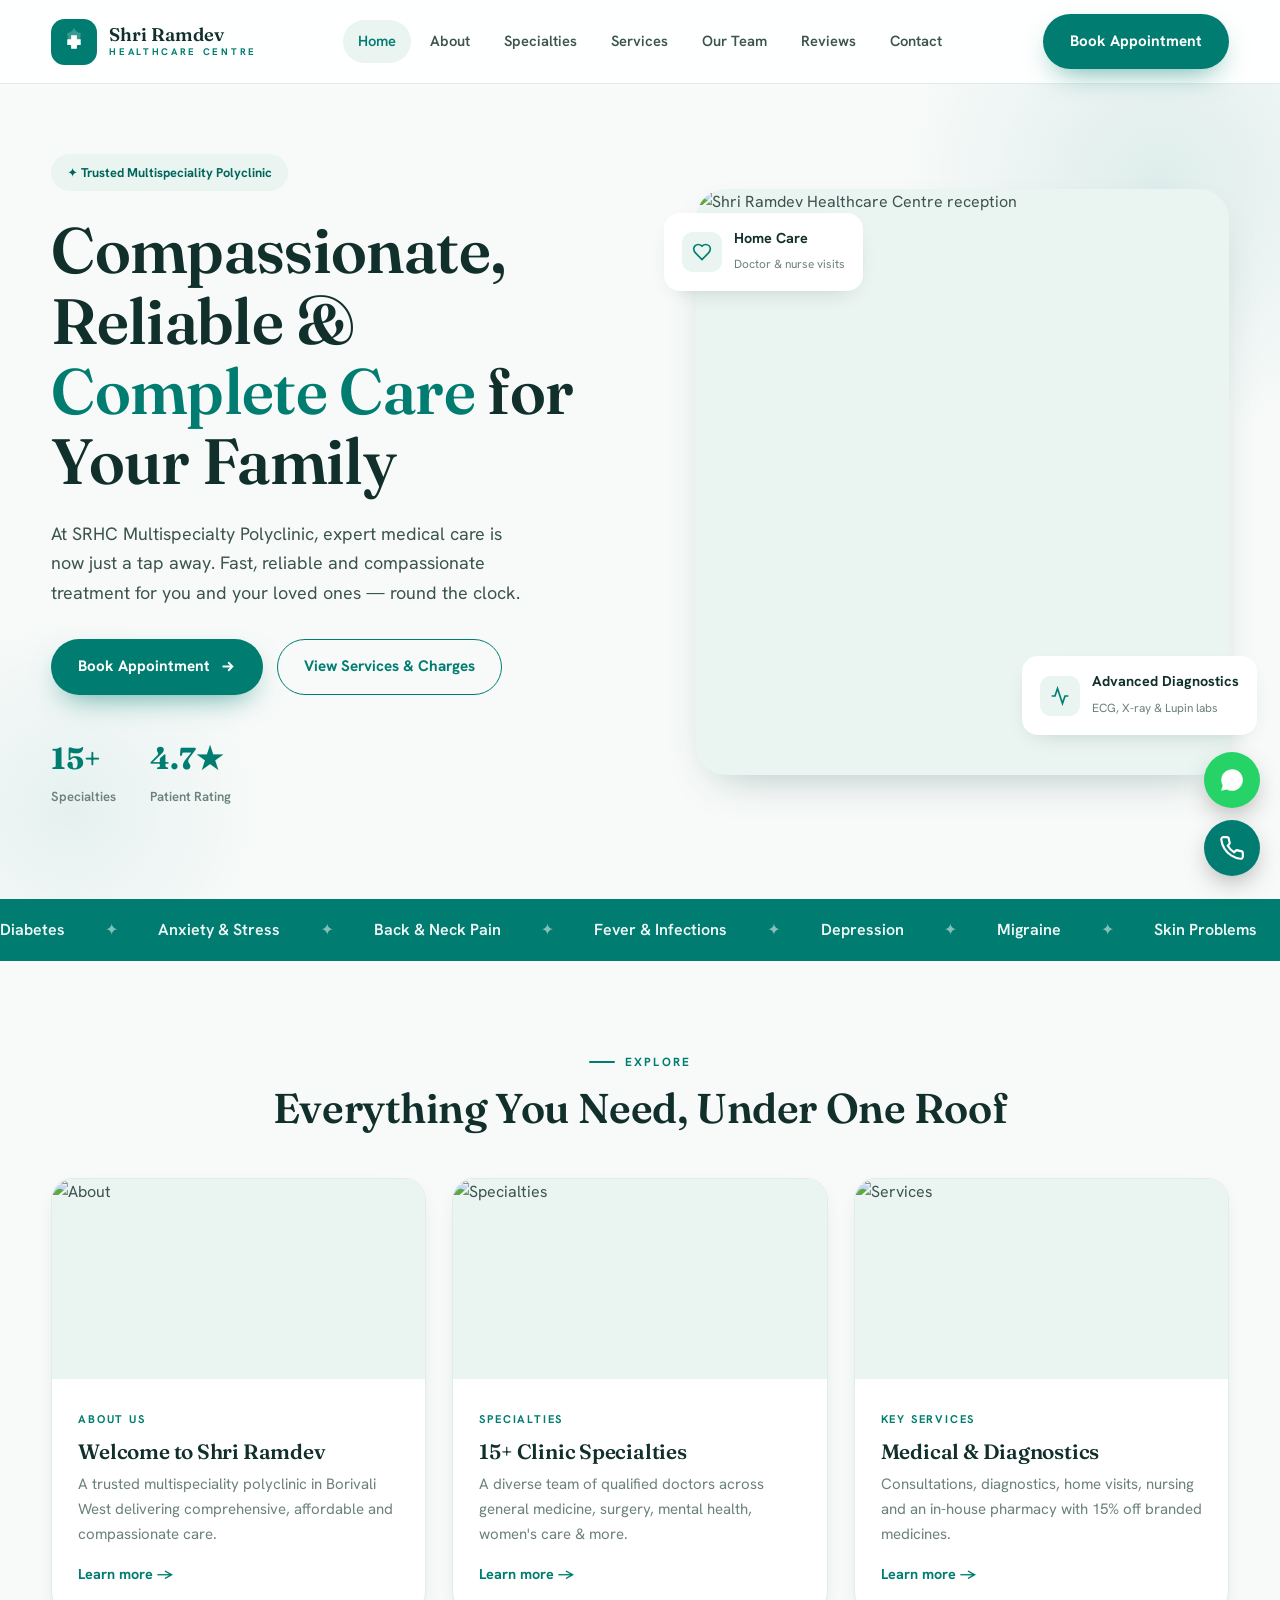
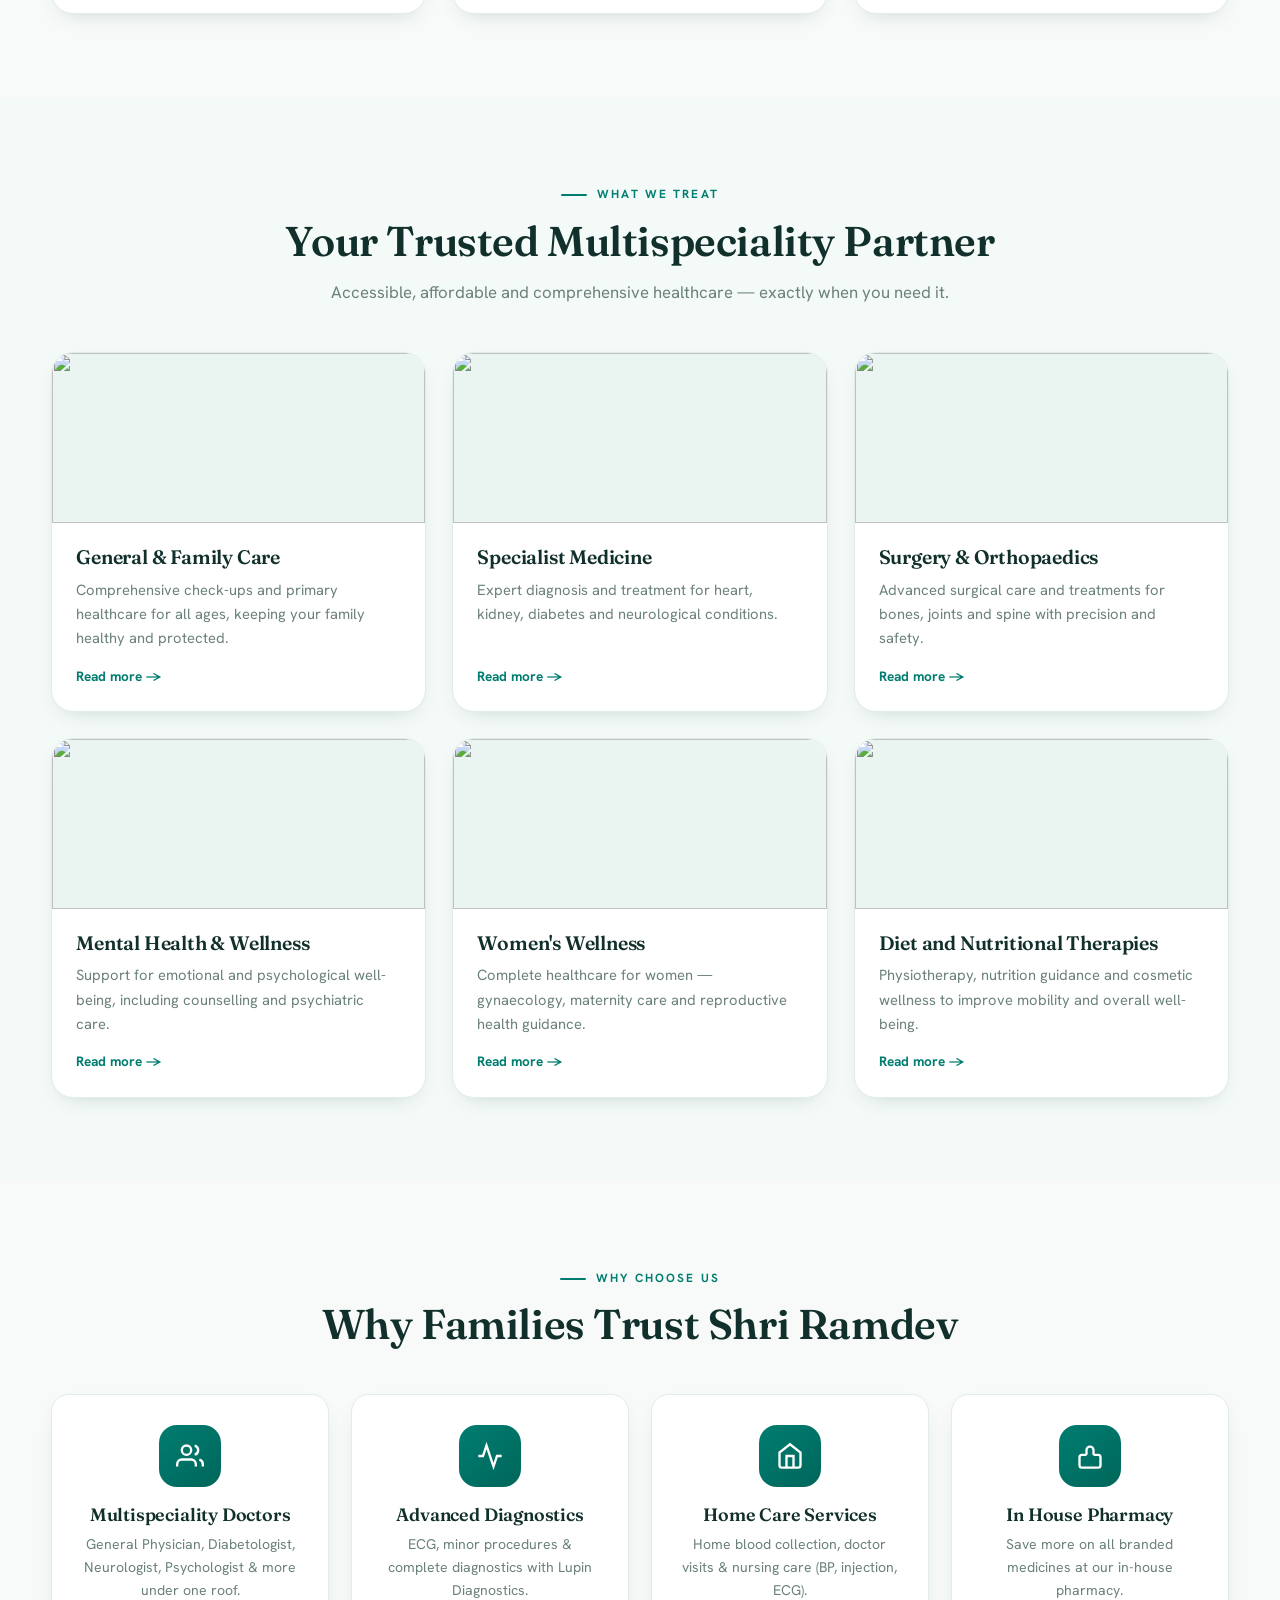
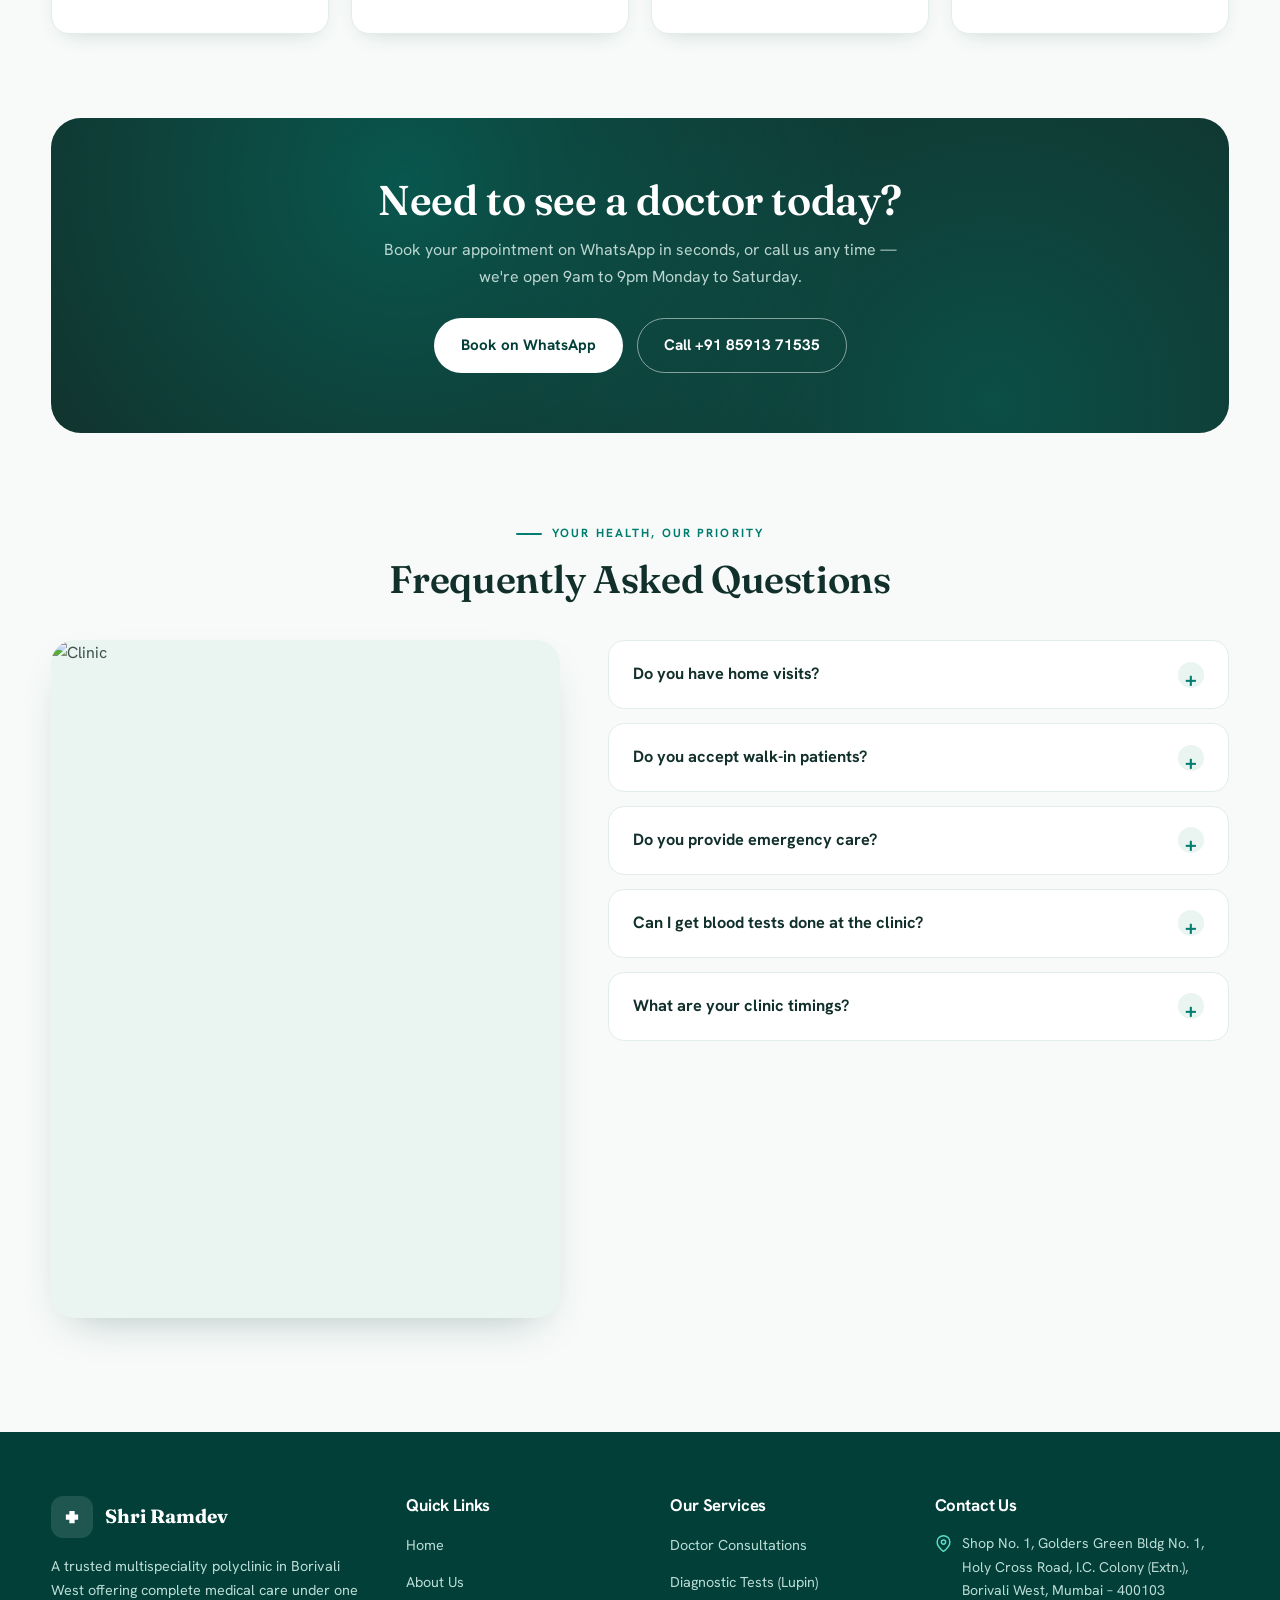
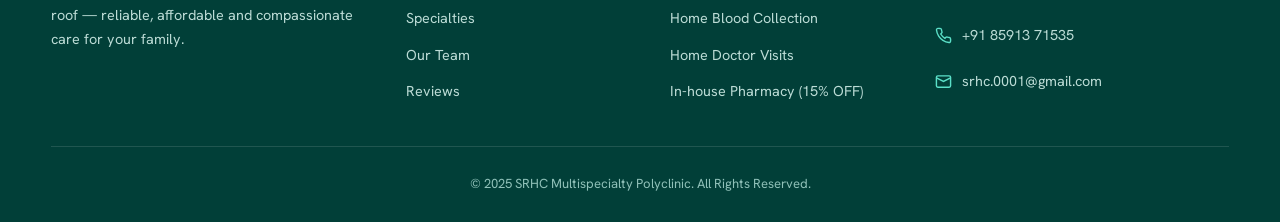
==== srhc-website/index.html @ adca5cd1 "Home page text changes" ====
<!DOCTYPE html>
<html lang="en">

<head>
  <meta charset="UTF-8" />
  <meta name="viewport" content="width=device-width, initial-scale=1.0" />
  <title>Shri Ramdev Healthcare Centre — Multispeciality Polyclinic in Borivali West</title>
  <meta name="description"
    content="Shri Ramdev Healthcare Centre — a trusted 24/7 multispeciality polyclinic in Borivali West, Mumbai. Compassionate, reliable and complete care for your family." />
  <link rel="preconnect" href="https://fonts.googleapis.com">
  <link rel="preconnect" href="https://fonts.gstatic.com" crossorigin>
  <link
    href="https://fonts.googleapis.com/css2?family=Fraunces:opsz,wght@9..144,400;9..144,500;9..144,600;9..144,700&family=Hanken+Grotesk:wght@400;500;600;700;800&display=swap"
    rel="stylesheet">
  <link rel="stylesheet" href="assets/style.css">
</head>

<body>
  <header class="nav" id="topnav">
    <div class="wrap">
      <a class="brand" href="index.html">
        <svg class="mark" viewBox="0 0 48 48" fill="none">
          <rect width="48" height="48" rx="14" fill="#007D70" />
          <path d="M24 9c-1 3-3.5 5-7 5.5 0 9 3 14 7 17 4-3 7-8 7-17-3.5-.5-6-2.5-7-5.5Z" fill="#fff" opacity=".22" />
          <path d="M21 17h6v4h4v6h-4v4h-6v-4h-4v-6h4v-4Z" fill="#fff" />
        </svg>
        <span class="txt"><b>Shri Ramdev</b><span>Healthcare Centre</span></span>
      </a>
      <nav class="menu" id="menu">
        <a href="index.html">Home</a>
        <a href="about.html">About</a>
        <a href="specialties.html">Specialties</a>
        <a href="services.html">Services</a>
        <a href="team.html">Our Team</a>
        <a href="reviews.html">Reviews</a>
        <a href="contact.html">Contact</a>
      </nav>
      <div class="nav-cta">
        <a href="book-appointment.html" class="btn btn-primary">Book Appointment</a>
        <button class="burger" id="burger" aria-label="Menu"><span></span><span></span><span></span></button>
      </div>
    </div>
  </header>

  <main>
    <section class="page" id="home" style="padding:0">
      <div class="hero">
        <div class="wrap">
          <div class="reveal">
            <span class="hero-badge">✦ Trusted Multispeciality Polyclinic</span>
            <h1>Compassionate, Reliable &amp; <em>Complete Care</em> for Your Family</h1>
            <p class="sub">At SRHC Multispecialty Polyclinic, expert medical care is now just a tap away. Fast, reliable
              and compassionate treatment for you and your loved ones — round the clock.</p>
            <div class="hero-actions">
              <a href="book-appointment.html" class="btn btn-primary">Book Appointment
                <svg viewBox="0 0 24 24" fill="none" stroke="currentColor" stroke-width="2.5">
                  <path d="M5 12h14M13 6l6 6-6 6" />
                </svg></a>
              <a href="services.html" class="btn btn-ghost">View Services &amp; Charges</a>
            </div>
            <div class="hero-stats">
              <div class="s"><b>15+</b><span>Specialties</span></div>
              <!-- <div class="s"><b>24/7</b><span>Open Daily</span></div> -->
              <div class="s"><b>4.7★</b><span>Patient Rating</span></div>
            </div>
          </div>
          <div class="hero-visual reveal">
            <div class="frame"><img src="http://srhc.life/wp-content/uploads/2025/12/MG_7971-scaled.jpg"
                alt="Shri Ramdev Healthcare Centre reception" loading="eager"></div>
            <div class="float-card fc1">
              <div class="ic"><svg viewBox="0 0 24 24" fill="none" stroke="currentColor" stroke-width="2">
                  <path
                    d="M19 14c1.49-1.46 3-3.21 3-5.5A5.5 5.5 0 0 0 16.5 3c-1.76 0-3 .5-4.5 2-1.5-1.5-2.74-2-4.5-2A5.5 5.5 0 0 0 2 8.5c0 2.29 1.51 4.04 3 5.5l7 7Z" />
                </svg></div>
              <div><b>Home Care</b><span>Doctor &amp; nurse visits</span></div>
            </div>
            <div class="float-card fc2">
              <div class="ic"><svg viewBox="0 0 24 24" fill="none" stroke="currentColor" stroke-width="2">
                  <path d="M22 12h-4l-3 9L9 3l-3 9H2" />
                </svg></div>
              <div><b>Advanced Diagnostics</b><span>ECG, X-ray &amp; Lupin labs</span></div>
            </div>
          </div>
        </div>
      </div>

      <!-- MARQUEE -->
      <div class="marquee">
        <div class="marquee-track">
          <span>Diabetes</span><span>Anxiety &amp; Stress</span><span>Back &amp; Neck Pain</span><span>Fever &amp;
            Infections</span><span>Depression</span><span>Migraine</span><span>Skin Problems</span><span>Child
            Nutrition</span><span>Hormonal Imbalance</span>
          <span>Diabetes</span><span>Anxiety &amp; Stress</span><span>Back &amp; Neck Pain</span><span>Fever &amp;
            Infections</span><span>Depression</span><span>Migraine</span><span>Skin Problems</span><span>Child
            Nutrition</span><span>Hormonal Imbalance</span>
        </div>
      </div>

      <!-- 3 INTRO CARDS -->
      <section>
        <div class="wrap">
          <div class="center reveal" style="margin-bottom:46px">
            <span class="eyebrow center">Explore</span>
            <h2 style="font-size:clamp(1.9rem,3.6vw,2.6rem);margin-top:14px">Everything You Need, Under One Roof</h2>
          </div>
          <div class="grid-3">
            <a href="about.html" class="intro-card reveal">
              <div class="ph"><img src="http://srhc.life/wp-content/uploads/2025/12/MG_7971-scaled.jpg" alt="About">
              </div>
              <div class="bd"><span class="tag">About Us</span>
                <h3>Welcome to Shri Ramdev</h3>
                <p>A trusted multispeciality polyclinic in Borivali West delivering comprehensive, affordable and
                  compassionate care.</p><span class="more">Learn more →</span>
              </div>
            </a>
            <a href="specialties.html" class="intro-card reveal">
              <div class="ph"><img src="http://srhc.life/wp-content/uploads/2025/12/MG_8005-scaled.jpg"
                  alt="Specialties"></div>
              <div class="bd"><span class="tag">Specialties</span>
                <h3>15+ Clinic Specialties</h3>
                <p>A diverse team of qualified doctors across general medicine, surgery, mental health, women's care
                  &amp; more.</p><span class="more">Learn more →</span>
              </div>
            </a>
            <a href="services.html" class="intro-card reveal">
              <div class="ph"><img src="http://srhc.life/wp-content/uploads/2025/12/MG_7965-scaled.jpg" alt="Services">
              </div>
              <div class="bd"><span class="tag">Key Services</span>
                <h3>Medical &amp; Diagnostics</h3>
                <p>Consultations, diagnostics, home visits, nursing and an in-house pharmacy with 15% off branded
                  medicines.</p><span class="more">Learn more →</span>
              </div>
            </a>
          </div>
        </div>
      </section>

      <!-- CARE CATEGORIES -->
      <section style="background:var(--green-tint2);padding-top:80px;padding-bottom:80px">
        <div class="wrap">
          <div class="center reveal" style="margin-bottom:46px">
            <span class="eyebrow center">What We Treat</span>
            <h2 style="font-size:clamp(1.9rem,3.6vw,2.6rem);margin:14px 0 14px">Your Trusted Multispeciality Partner
            </h2>
            <p class="lead">Accessible, affordable and comprehensive healthcare — exactly when you need it.</p>
          </div>
          <div class="grid-3">
            <a href="specialties.html" class="care-card reveal">
              <div class="ph"><img src="http://srhc.life/wp-content/uploads/2025/12/General-Physician-Blog.webp" alt="">
              </div>
              <div class="bd">
                <h3>General &amp; Family Care</h3>
                <p>Comprehensive check-ups and primary healthcare for all ages, keeping your family healthy and
                  protected.</p><span class="more">Read more →</span>
              </div>
            </a>
            <a href="specialties.html" class="care-card reveal">
              <div class="ph"><img src="http://srhc.life/wp-content/uploads/2025/12/internal-medicine-1.jpg" alt="">
              </div>
              <div class="bd">
                <h3>Specialist Medicine</h3>
                <p>Expert diagnosis and treatment for heart, kidney, diabetes and neurological conditions.</p><span
                  class="more">Read more →</span>
              </div>
            </a>
            <a href="specialties.html" class="care-card reveal">
              <div class="ph"><img
                  src="http://srhc.life/wp-content/uploads/2025/12/orthopedic-surgery-covered-by-health-insurance-plan.webp"
                  alt=""></div>
              <div class="bd">
                <h3>Surgery &amp; Orthopaedics</h3>
                <p>Advanced surgical care and treatments for bones, joints and spine with precision and safety.</p><span
                  class="more">Read more →</span>
              </div>
            </a>
            <a href="specialties.html" class="care-card reveal">
              <div class="ph"><img src="http://srhc.life/wp-content/uploads/2025/12/mentalwellness.webp" alt=""></div>
              <div class="bd">
                <h3>Mental Health &amp; Wellness</h3>
                <p>Support for emotional and psychological well-being, including counselling and psychiatric care.</p>
                <span class="more">Read more →</span>
              </div>
            </a>
            <a href="specialties.html" class="care-card reveal">
              <div class="ph"><img src="http://srhc.life/wp-content/uploads/2025/12/images-1-1.jpg" alt=""></div>
              <div class="bd">
                <h3>Women's Wellness</h3>
                <p>Complete healthcare for women — gynaecology, maternity care and reproductive health guidance.</p>
                <span class="more">Read more →</span>
              </div>
            </a>
            <a href="specialties.html" class="care-card reveal">
              <div class="ph"><img src="http://srhc.life/wp-content/uploads/2025/12/images-2-1.jpg" alt=""></div>
              <div class="bd">
                <h3>Diet and Nutritional Therapies</h3>
                <p>Physiotherapy, nutrition guidance and cosmetic wellness to improve mobility and overall well-being.
                </p><span class="more">Read more →</span>
              </div>
            </a>
          </div>
        </div>
      </section>

      <!-- WHY CHOOSE -->
      <section>
        <div class="wrap">
          <div class="center reveal" style="margin-bottom:46px">
            <span class="eyebrow center">Why Choose Us</span>
            <h2 style="font-size:clamp(1.9rem,3.6vw,2.6rem);margin-top:14px">Why Families Trust Shri Ramdev</h2>
          </div>
          <div class="grid-4">
            <div class="feat reveal">
              <div class="ic"><svg viewBox="0 0 24 24" fill="none" stroke="currentColor" stroke-width="2">
                  <path d="M17 21v-2a4 4 0 0 0-4-4H5a4 4 0 0 0-4 4v2" />
                  <circle cx="9" cy="7" r="4" />
                  <path d="M23 21v-2a4 4 0 0 0-3-3.87M16 3.13a4 4 0 0 1 0 7.75" />
                </svg></div>
              <h3>Multispeciality Doctors</h3>
              <p>General Physician, Diabetologist, Neurologist, Psychologist &amp; more under one roof.</p>
            </div>
            <div class="feat reveal">
              <div class="ic"><svg viewBox="0 0 24 24" fill="none" stroke="currentColor" stroke-width="2">
                  <path d="M22 12h-4l-3 9L9 3l-3 9H2" />
                </svg></div>
              <h3>Advanced Diagnostics</h3>
              <p>ECG, minor procedures &amp; complete diagnostics with Lupin Diagnostics.</p>
            </div>
            <div class="feat reveal">
              <div class="ic"><svg viewBox="0 0 24 24" fill="none" stroke="currentColor" stroke-width="2">
                  <path d="m3 9 9-7 9 7v11a2 2 0 0 1-2 2H5a2 2 0 0 1-2-2z" />
                  <path d="M9 22V12h6v10" />
                </svg></div>
              <h3>Home Care Services</h3>
              <p>Home blood collection, doctor visits &amp; nursing care (BP, injection, ECG).</p>
            </div>
            <div class="feat reveal">
              <div class="ic"><svg viewBox="0 0 24 24" fill="none" stroke="currentColor" stroke-width="2">
                  <path d="M9 11H5a2 2 0 0 0-2 2v7a2 2 0 0 0 2 2h14a2 2 0 0 0 2-2v-7a2 2 0 0 0-2-2h-4" />
                  <path d="M9 11V7a3 3 0 0 1 6 0v4" />
                </svg></div>
              <h3>In House Pharmacy</h3>
              <p>Save more on all branded medicines at our in-house pharmacy.</p>
            </div>
          </div>
        </div>
      </section>

      <!-- CTA -->
      <section style="padding-top:0">
        <div class="wrap">
          <div class="cta-band reveal">
            <h2>Need to see a doctor today?</h2>
            <p>Book your appointment on WhatsApp in seconds, or call us any time — we're open 9am to 9pm Monday to
              Saturday.</p>
            <div class="cta-actions">
              <a href="book-appointment.html" class="btn btn-white">Book on WhatsApp</a>
              <a href="tel:+918591371535" class="btn btn-ghost"
                style="color:#fff;border-color:rgba(255,255,255,.5)">Call +91 85913 71535</a>
            </div>
          </div>
        </div>
      </section>

      <!-- FAQ TEASER -->
      <section style="padding-top:0">
        <div class="wrap">
          <div class="center reveal" style="margin-bottom:40px">
            <span class="eyebrow center">Your Health, Our Priority</span>
            <h2 style="font-size:clamp(1.9rem,3.6vw,2.4rem);margin-top:14px">Frequently Asked Questions</h2>
          </div>
          <div class="faq-wrap">
            <div class="faq-img reveal"><img src="http://srhc.life/wp-content/uploads/2025/12/MG_8035-scaled.jpg"
                alt="Clinic"></div>
            <div class="reveal" id="faqList">
              <div class="faq-item">
                <div class="faq-q">Do you have home visits?<span class="pm">+</span></div>
                <div class="faq-a">
                  <p>Yes. We provide home visits by qualified General Physicians for patients unable to travel. Book a
                    home visit via call or WhatsApp and the doctor will visit at your convenience.</p>
                </div>
              </div>
              <div class="faq-item">
                <div class="faq-q">Do you accept walk-in patients?<span class="pm">+</span></div>
                <div class="faq-a">
                  <p>Yes, walk-ins are welcome. However, we recommend booking an appointment in advance to avoid waiting
                    and ensure faster consultation.</p>
                </div>
              </div>
              <div class="faq-item">
                <div class="faq-q">Do you provide emergency care?<span class="pm">+</span></div>
                <div class="faq-a">
                  <p>We offer basic and urgent medical support, including first aid, ECG, minor procedures and immediate
                    doctor attention. For major emergencies, we guide patients to the nearest hospital immediately.</p>
                </div>
              </div>
              <div class="faq-item">
                <div class="faq-q">Can I get blood tests done at the clinic?<span class="pm">+</span></div>
                <div class="faq-a">
                  <p>Absolutely. We offer comprehensive diagnostic testing in partnership with Lupin Diagnostics,
                    including routine tests, specialised profiles and customised health packages.</p>
                </div>
              </div>
              <div class="faq-item">
                <div class="faq-q">What are your clinic timings?<span class="pm">+</span></div>
                <div class="faq-a">
                  <p>We are open <strong>9am to 9pm Monday to Saturday</strong> to care for you.</p>
                </div>
              </div>
            </div>
          </div>
        </div>
      </section>
    </section>
  </main>

  <footer>
    <div class="wrap">
      <div class="foot-grid">
        <div>
          <div class="fbrand">
            <svg style="width:42px;height:42px" viewBox="0 0 48 48" fill="none">
              <rect width="48" height="48" rx="14" fill="#fff" opacity=".12" />
              <path d="M21 17h6v4h4v6h-4v4h-6v-4h-4v-6h4v-4Z" fill="#fff" />
            </svg>
            <b>Shri Ramdev</b>
          </div>
          <p>A trusted multispeciality polyclinic in Borivali West offering complete medical care under one roof —
            reliable, affordable and compassionate care for your family.</p>
        </div>
        <div>
          <h4>Quick Links</h4>
          <ul>
            <li><a href="index.html">Home</a></li>
            <li><a href="about.html">About Us</a></li>
            <li><a href="specialties.html">Specialties</a></li>
            <li><a href="team.html">Our Team</a></li>
            <li><a href="reviews.html">Reviews</a></li>
          </ul>
        </div>
        <div>
          <h4>Our Services</h4>
          <ul>
            <li><a href="services.html">Doctor Consultations</a></li>
            <li><a href="services.html">Diagnostic Tests (Lupin)</a></li>
            <li><a href="services.html">Home Blood Collection</a></li>
            <li><a href="services.html">Home Doctor Visits</a></li>
            <li><a href="services.html">In-house Pharmacy (15% OFF)</a></li>
          </ul>
        </div>
        <div>
          <h4>Contact Us</h4>
          <ul class="fcontact">
            <li><svg viewBox="0 0 24 24" fill="none" stroke="currentColor" stroke-width="2">
                <path d="M21 10c0 7-9 13-9 13s-9-6-9-13a9 9 0 0 1 18 0Z" />
                <circle cx="12" cy="10" r="3" />
              </svg><span>Shop No. 1, Golders Green Bldg No. 1, Holy Cross Road, I.C. Colony (Extn.), Borivali West,
                Mumbai – 400103</span></li>
            <li><svg viewBox="0 0 24 24" fill="none" stroke="currentColor" stroke-width="2">
                <path
                  d="M22 16.92v3a2 2 0 0 1-2.18 2 19.79 19.79 0 0 1-8.63-3.07 19.5 19.5 0 0 1-6-6 19.79 19.79 0 0 1-3.07-8.67A2 2 0 0 1 4.11 2h3a2 2 0 0 1 2 1.72 12.84 12.84 0 0 0 .7 2.81 2 2 0 0 1-.45 2.11L8.09 9.91a16 16 0 0 0 6 6l1.27-1.27a2 2 0 0 1 2.11-.45 12.84 12.84 0 0 0 2.81.7A2 2 0 0 1 22 16.92z" />
              </svg><a href="tel:+918591371535">+91 85913 71535</a></li>
            <li><svg viewBox="0 0 24 24" fill="none" stroke="currentColor" stroke-width="2">
                <rect x="2" y="4" width="20" height="16" rx="2" />
                <path d="m22 7-10 5L2 7" />
              </svg><a href="mailto:srhc.0001@gmail.com">srhc.0001@gmail.com</a></li>
          </ul>
        </div>
      </div>
      <div class="copy">© 2025 SRHC Multispecialty Polyclinic. All Rights Reserved.</div>
    </div>
  </footer>

  <div class="floaters">
    <a class="f-wa" href="https://wa.me/918591371535" target="_blank" aria-label="WhatsApp"><svg viewBox="0 0 24 24"
        fill="currentColor">
        <path
          d="M17.5 14.4c-.3-.1-1.7-.8-2-.9-.3-.1-.5-.1-.7.1-.2.3-.7.9-.9 1.1-.2.2-.3.2-.6.1-.3-.1-1.2-.5-2.3-1.4-.9-.8-1.4-1.7-1.6-2-.2-.3 0-.5.1-.6l.5-.5c.1-.2.2-.3.3-.5.1-.2 0-.4 0-.5l-.9-2.1c-.2-.5-.4-.5-.6-.5h-.5c-.2 0-.5.1-.7.3-.2.3-.9.9-.9 2.2s.9 2.5 1.1 2.7c.1.2 1.8 2.8 4.4 3.9.6.3 1.1.4 1.5.5.6.2 1.2.2 1.6.1.5-.1 1.7-.7 1.9-1.3.2-.7.2-1.2.2-1.3-.1-.2-.3-.2-.6-.3M12 2a10 10 0 0 0-8.6 15l-1.4 5 5.1-1.3A10 10 0 1 0 12 2" />
      </svg></a>
    <a class="f-call" href="tel:+918591371535" aria-label="Call"><svg viewBox="0 0 24 24" fill="none"
        stroke="currentColor" stroke-width="2">
        <path
          d="M22 16.92v3a2 2 0 0 1-2.18 2 19.79 19.79 0 0 1-8.63-3.07 19.5 19.5 0 0 1-6-6 19.79 19.79 0 0 1-3.07-8.67A2 2 0 0 1 4.11 2h3a2 2 0 0 1 2 1.72 12.84 12.84 0 0 0 .7 2.81 2 2 0 0 1-.45 2.11L8.09 9.91a16 16 0 0 0 6 6l1.27-1.27a2 2 0 0 1 2.11-.45 12.84 12.84 0 0 0 2.81.7A2 2 0 0 1 22 16.92z" />
      </svg></a>
  </div>

  <script src="assets/script.js"></script>
</body>

</html>
---- srhc-website/assets/style.css ----
:root{
  --green:#007D70;
  --green-dark:#00665b;
  --green-deep:#013f38;
  --green-tint:#eaf4f1;
  --green-tint2:#f4faf8;
  --ink:#12302b;
  --body:#3c534e;
  --muted:#6b817c;
  --line:#e2ece9;
  --paper:#ffffff;
  --bg:#f7faf9;
  --shadow:0 18px 45px -22px rgba(1,63,56,.35);
  --shadow-sm:0 8px 24px -14px rgba(1,63,56,.30);
  --radius:22px;
  --serif:'Fraunces',Georgia,serif;
  --sans:'Hanken Grotesk',system-ui,sans-serif;
}
*{margin:0;padding:0;box-sizing:border-box}
html{scroll-behavior:smooth}
body{font-family:var(--sans);background:var(--bg);color:var(--body);line-height:1.65;-webkit-font-smoothing:antialiased;overflow-x:hidden}
a{text-decoration:none;color:inherit}
img{max-width:100%;display:block}
h1,h2,h3,h4{font-family:var(--serif);color:var(--ink);line-height:1.1;font-weight:600;letter-spacing:-.01em}

/* ===== LAYOUT ===== */
.wrap{width:min(1180px,92vw);margin-inline:auto}
.page{display:block;animation:pageIn .45s ease}
@keyframes pageIn{from{opacity:0}to{opacity:1}}
section{padding:84px 0}
.eyebrow{display:inline-flex;align-items:center;gap:10px;font-size:.74rem;font-weight:700;letter-spacing:.18em;text-transform:uppercase;color:var(--green)}
.eyebrow::before{content:"";width:26px;height:2px;background:var(--green);border-radius:2px}
.eyebrow.center{justify-content:center}
.lead{font-size:1.05rem;color:var(--muted);max-width:620px}
.center{text-align:center}
.center .lead{margin-inline:auto}

/* ===== BUTTONS ===== */
.btn{display:inline-flex;align-items:center;gap:9px;font-weight:700;font-size:.95rem;padding:14px 26px;border-radius:100px;border:1.5px solid transparent;cursor:pointer;transition:.25s;font-family:var(--sans)}
.btn-primary{background:var(--green);color:#fff;box-shadow:0 12px 30px -12px rgba(0,125,112,.7)}
.btn-primary:hover{background:var(--green-dark);transform:translateY(-2px);box-shadow:0 16px 34px -12px rgba(0,125,112,.8)}
.btn-ghost{background:transparent;color:var(--green);border-color:var(--green)}
.btn-ghost:hover{background:var(--green);color:#fff;transform:translateY(-2px)}
.btn-white{background:#fff;color:var(--green-deep)}
.btn-white:hover{transform:translateY(-2px);box-shadow:0 16px 34px -14px rgba(0,0,0,.4)}
.btn svg{width:17px;height:17px}

/* ===== UTILITY BAR ===== */
.utility{background:var(--green-deep);color:#cfe7e2;font-size:.82rem}
.utility .wrap{display:flex;justify-content:space-between;align-items:center;gap:16px;padding:9px 0;flex-wrap:wrap}
.utility a{display:inline-flex;align-items:center;gap:7px;transition:.2s}
.utility a:hover{color:#fff}
.utility .u-left{display:flex;gap:22px;flex-wrap:wrap}
.utility .u-right{display:flex;gap:8px;align-items:center}
.utility svg{width:14px;height:14px;opacity:.9}
.pulse-dot{width:8px;height:8px;border-radius:50%;background:#5be0c8;box-shadow:0 0 0 0 rgba(91,224,200,.6);animation:pulse 2s infinite}
@keyframes pulse{0%{box-shadow:0 0 0 0 rgba(91,224,200,.6)}70%{box-shadow:0 0 0 8px rgba(91,224,200,0)}100%{box-shadow:0 0 0 0 rgba(91,224,200,0)}}

/* ===== HEADER ===== */
header.nav{position:sticky;top:0;z-index:100;background:rgba(255,255,255,.88);backdrop-filter:blur(14px);border-bottom:1px solid var(--line);transition:.3s}
header.nav.scrolled{box-shadow:0 6px 24px -16px rgba(1,63,56,.4)}
.nav .wrap{display:flex;align-items:center;justify-content:space-between;padding:14px 0;gap:20px}
.brand{display:flex;align-items:center;gap:12px;cursor:pointer}
.brand .mark{width:46px;height:46px;flex:none}
.brand .txt{display:flex;flex-direction:column;line-height:1}
.brand .txt b{font-family:var(--serif);font-size:1.15rem;color:var(--ink);font-weight:600}
.brand .txt span{font-size:.6rem;letter-spacing:.28em;text-transform:uppercase;color:var(--green);font-weight:700;margin-top:3px}
.menu{display:flex;align-items:center;gap:4px}
.menu a{font-weight:600;font-size:.92rem;color:var(--body);padding:9px 15px;border-radius:100px;transition:.2s;position:relative}
.menu a:hover{color:var(--green);background:var(--green-tint)}
.menu a.active{color:var(--green);background:var(--green-tint)}
.nav-cta{display:flex;align-items:center;gap:10px}
.burger{display:none;flex-direction:column;gap:5px;background:none;border:none;cursor:pointer;padding:8px}
.burger span{width:24px;height:2.5px;background:var(--ink);border-radius:2px;transition:.3s}

/* ===== HERO ===== */
.hero{position:relative;padding:70px 0 90px;overflow:hidden}
.hero::before{content:"";position:absolute;top:-180px;right:-160px;width:560px;height:560px;border-radius:50%;background:radial-gradient(circle,rgba(0,125,112,.10),transparent 65%);z-index:0}
.hero::after{content:"";position:absolute;bottom:-120px;left:-140px;width:420px;height:420px;border-radius:50%;background:radial-gradient(circle,rgba(0,125,112,.07),transparent 65%);z-index:0}
.hero .wrap{position:relative;z-index:1;display:grid;grid-template-columns:1.05fr .95fr;gap:56px;align-items:center}
.hero-badge{display:inline-flex;align-items:center;gap:9px;background:var(--green-tint);color:var(--green-dark);padding:8px 16px;border-radius:100px;font-size:.8rem;font-weight:700;margin-bottom:24px}
.hero h1{font-size:clamp(2.5rem,5.2vw,4rem);font-weight:600;margin-bottom:22px}
.hero h1 em{font-style:normal;color:var(--green);position:relative}
.hero p.sub{font-size:1.12rem;color:var(--body);max-width:480px;margin-bottom:32px}
.hero-actions{display:flex;gap:14px;flex-wrap:wrap;margin-bottom:38px}
.hero-stats{display:flex;gap:34px;flex-wrap:wrap}
.hero-stats .s b{font-family:var(--serif);font-size:1.9rem;color:var(--green);display:block}
.hero-stats .s span{font-size:.82rem;color:var(--muted);font-weight:600}
.hero-visual{position:relative}
.hero-visual .frame{border-radius:30px;overflow:hidden;box-shadow:var(--shadow);aspect-ratio:4/4.4;background:var(--green-tint)}
.hero-visual .frame img{width:100%;height:100%;object-fit:cover}
.float-card{position:absolute;background:#fff;border-radius:16px;padding:14px 18px;box-shadow:var(--shadow-sm);display:flex;align-items:center;gap:12px;animation:floaty 4s ease-in-out infinite}
.float-card .ic{width:40px;height:40px;border-radius:11px;background:var(--green-tint);display:grid;place-items:center;flex:none}
.float-card .ic svg{width:20px;height:20px;color:var(--green)}
.float-card b{font-size:.9rem;color:var(--ink);display:block;font-family:var(--sans);font-weight:700}
.float-card span{font-size:.74rem;color:var(--muted)}
.fc1{top:24px;left:-32px;animation-delay:0s}
.fc2{bottom:40px;right:-28px;animation-delay:1.5s}
@keyframes floaty{0%,100%{transform:translateY(0)}50%{transform:translateY(-12px)}}

/* ===== MARQUEE ===== */
.marquee{background:var(--green);color:#fff;padding:18px 0;overflow:hidden;white-space:nowrap}
.marquee-track{display:inline-flex;gap:40px;animation:scroll 28s linear infinite}
.marquee-track span{font-weight:600;font-size:1rem;display:inline-flex;align-items:center;gap:40px;opacity:.95}
.marquee-track span::after{content:"✦";opacity:.55}
@keyframes scroll{from{transform:translateX(0)}to{transform:translateX(-50%)}}

/* ===== CARDS / GRID ===== */
.grid-3{display:grid;grid-template-columns:repeat(3,1fr);gap:26px}
.grid-2{display:grid;grid-template-columns:repeat(2,1fr);gap:26px}
.grid-4{display:grid;grid-template-columns:repeat(4,1fr);gap:22px}
.intro-card{background:#fff;border-radius:var(--radius);overflow:hidden;box-shadow:var(--shadow-sm);transition:.3s;border:1px solid var(--line)}
.intro-card:hover{transform:translateY(-8px);box-shadow:var(--shadow)}
.intro-card .ph{height:200px;overflow:hidden;background:var(--green-tint)}
.intro-card .ph img{width:100%;height:100%;object-fit:cover;transition:.5s}
.intro-card:hover .ph img{transform:scale(1.06)}
.intro-card .bd{padding:26px}
.intro-card .tag{font-size:.7rem;letter-spacing:.16em;text-transform:uppercase;color:var(--green);font-weight:700}
.intro-card h3{font-size:1.3rem;margin:10px 0 8px}
.intro-card p{font-size:.94rem;color:var(--muted)}
.intro-card .more{display:inline-flex;align-items:center;gap:7px;color:var(--green);font-weight:700;font-size:.9rem;margin-top:16px;transition:.2s}
.intro-card .more:hover{gap:12px}

/* care category cards */
.care-card{background:#fff;border-radius:var(--radius);overflow:hidden;box-shadow:var(--shadow-sm);border:1px solid var(--line);transition:.3s;display:flex;flex-direction:column}
.care-card:hover{transform:translateY(-8px);box-shadow:var(--shadow)}
.care-card .ph{height:170px;overflow:hidden;background:var(--green-tint)}
.care-card .ph img{width:100%;height:100%;object-fit:cover;transition:.5s}
.care-card:hover .ph img{transform:scale(1.07)}
.care-card .bd{padding:24px;flex:1;display:flex;flex-direction:column}
.care-card h3{font-size:1.22rem;margin-bottom:9px}
.care-card p{font-size:.92rem;color:var(--muted);flex:1}
.care-card .more{color:var(--green);font-weight:700;font-size:.85rem;margin-top:14px;display:inline-flex;gap:6px;align-items:center;transition:.2s}
.care-card:hover .more{gap:11px}

/* feature/why cards */
.feat{background:#fff;border-radius:18px;padding:30px 24px;border:1px solid var(--line);box-shadow:var(--shadow-sm);transition:.3s;text-align:center}
.feat:hover{transform:translateY(-6px);box-shadow:var(--shadow);border-color:#cfe6e0}
.feat .ic{width:62px;height:62px;border-radius:18px;background:linear-gradient(140deg,var(--green),var(--green-dark));display:grid;place-items:center;margin:0 auto 18px}
.feat .ic svg{width:28px;height:28px;color:#fff}
.feat h3{font-size:1.12rem;margin-bottom:8px}
.feat p{font-size:.88rem;color:var(--muted)}

/* specialty pills */
.spec-grid{display:grid;grid-template-columns:repeat(4,1fr);gap:16px}
.spec{background:#fff;border:1px solid var(--line);border-radius:16px;padding:22px 18px;display:flex;flex-direction:column;gap:12px;transition:.3s;cursor:default}
.spec:hover{background:var(--green);border-color:var(--green);transform:translateY(-4px);box-shadow:var(--shadow)}
.spec .ic{width:46px;height:46px;border-radius:13px;background:var(--green-tint);display:grid;place-items:center;transition:.3s}
.spec .ic svg{width:23px;height:23px;color:var(--green);transition:.3s}
.spec:hover .ic{background:rgba(255,255,255,.18)}
.spec:hover .ic svg{color:#fff}
.spec b{font-size:.98rem;color:var(--ink);font-family:var(--sans);font-weight:700;transition:.3s}
.spec span{font-size:.78rem;color:var(--muted);transition:.3s}
.spec:hover b,.spec:hover span{color:#fff}
.spec:hover span{opacity:.85}

/* price / service cards */
.price-grid{display:grid;grid-template-columns:repeat(3,1fr);gap:20px}
.price-card{background:#fff;border-radius:18px;overflow:hidden;border:1px solid var(--line);box-shadow:var(--shadow-sm);transition:.3s;display:flex}
.price-card:hover{transform:translateY(-5px);box-shadow:var(--shadow)}
.price-card .ph{width:96px;flex:none;overflow:hidden;background:var(--green-tint)}
.price-card .ph img{width:100%;height:100%;object-fit:cover}
.price-card .bd{padding:16px 18px;display:flex;flex-direction:column;justify-content:center}
.price-card h4{font-family:var(--sans);font-size:1rem;color:var(--ink);font-weight:700;line-height:1.3}
.price-card .price{color:var(--green);font-weight:800;font-size:.95rem;margin-top:4px}
.price-card .sub{font-size:.8rem;color:var(--muted)}

/* ===== PAGE HEADER ===== */
.phead{background:linear-gradient(150deg,var(--green-deep),var(--green));color:#fff;padding:64px 0 70px;position:relative;overflow:hidden}
.phead::after{content:"";position:absolute;right:-120px;top:-120px;width:400px;height:400px;border-radius:50%;background:radial-gradient(circle,rgba(255,255,255,.1),transparent 60%)}
.phead .wrap{position:relative;z-index:1}
.phead .eyebrow{color:#9fe3d8}
.phead .eyebrow::before{background:#9fe3d8}
.phead h1{color:#fff;font-size:clamp(2.2rem,4.5vw,3.3rem);margin:14px 0 14px}
.phead p{color:#cdeae4;max-width:600px;font-size:1.05rem}
.crumbs{font-size:.84rem;color:#a9ddd5;margin-top:18px}
.crumbs a:hover{color:#fff}

/* ===== ABOUT SPLIT ===== */
.split{display:grid;grid-template-columns:1fr 1fr;gap:54px;align-items:center}
.split .imgwrap{border-radius:26px;overflow:hidden;box-shadow:var(--shadow);aspect-ratio:1/1;background:var(--green-tint)}
.split .imgwrap img{width:100%;height:100%;object-fit:cover}
.split h2{font-size:clamp(1.9rem,3.5vw,2.6rem);margin-bottom:18px}
.split p{margin-bottom:16px}
.tick{list-style:none;display:flex;flex-direction:column;gap:13px;margin:22px 0}
.tick li{display:flex;gap:12px;align-items:flex-start;font-weight:600;color:var(--ink);font-size:.96rem}
.tick li svg{width:22px;height:22px;color:var(--green);flex:none;margin-top:2px}

/* ===== STATS BAND ===== */
.statband{background:linear-gradient(140deg,var(--green),var(--green-dark));border-radius:28px;padding:50px;display:grid;grid-template-columns:repeat(4,1fr);gap:24px;color:#fff;box-shadow:var(--shadow)}
.statband .s{text-align:center}
.statband .s b{font-family:var(--serif);font-size:2.5rem;display:block}
.statband .s span{opacity:.85;font-size:.9rem;font-weight:600}

/* ===== CTA BAND ===== */
.cta-band{background:var(--ink);border-radius:30px;padding:60px;text-align:center;color:#fff;position:relative;overflow:hidden}
.cta-band::before{content:"";position:absolute;inset:0;background:radial-gradient(circle at 30% 20%,rgba(0,125,112,.5),transparent 55%),radial-gradient(circle at 80% 90%,rgba(0,125,112,.4),transparent 50%)}
.cta-band>*{position:relative;z-index:1}
.cta-band h2{color:#fff;font-size:clamp(1.8rem,3.5vw,2.6rem);margin-bottom:14px}
.cta-band p{color:#bcd6d1;max-width:520px;margin:0 auto 28px}
.cta-actions{display:flex;gap:14px;justify-content:center;flex-wrap:wrap}

/* ===== TEAM ===== */
.team-grid{display:grid;grid-template-columns:repeat(3,1fr);gap:26px}
.doc{background:#fff;border-radius:var(--radius);overflow:hidden;box-shadow:var(--shadow-sm);border:1px solid var(--line);transition:.3s}
.doc:hover{transform:translateY(-7px);box-shadow:var(--shadow)}
.doc .av{height:230px;background:linear-gradient(160deg,var(--green-tint),var(--green-tint2));display:grid;place-items:center;position:relative;overflow:hidden}
.doc .av svg{width:90px;height:90px;color:var(--green);opacity:.55}
.doc .av .ring{position:absolute;width:160px;height:160px;border:2px dashed rgba(0,125,112,.25);border-radius:50%}
.doc .bd{padding:24px;text-align:center}
.doc h3{font-size:1.2rem}
.doc .role{color:var(--green);font-weight:700;font-size:.86rem;margin:5px 0 10px}
.doc p{font-size:.86rem;color:var(--muted)}
.founder{background:#fff;border-radius:28px;box-shadow:var(--shadow);border:1px solid var(--line);overflow:hidden;display:grid;grid-template-columns:.8fr 1.2fr}
.founder .av{background:linear-gradient(160deg,var(--green),var(--green-dark));display:grid;place-items:center;min-height:320px;position:relative}
.founder .av svg{width:120px;height:120px;color:#fff;opacity:.85}
.founder .bd{padding:42px}
.founder .role{color:var(--green);font-weight:700;font-size:.8rem;letter-spacing:.14em;text-transform:uppercase}
.founder h2{font-size:2rem;margin:8px 0 6px}
.founder .sub{font-weight:600;color:var(--ink);margin-bottom:16px}

/* ===== REVIEWS ===== */
.rev-grid{display:grid;grid-template-columns:repeat(3,1fr);gap:24px}
.rev{background:#fff;border-radius:var(--radius);padding:30px;border:1px solid var(--line);box-shadow:var(--shadow-sm);transition:.3s;display:flex;flex-direction:column}
.rev:hover{transform:translateY(-6px);box-shadow:var(--shadow)}
.stars{color:#f4b740;font-size:1.05rem;letter-spacing:2px;margin-bottom:14px}
.rev p{font-size:.95rem;color:var(--body);font-style:italic;flex:1}
.rev .who{display:flex;align-items:center;gap:12px;margin-top:20px}
.rev .who .a{width:42px;height:42px;border-radius:50%;background:var(--green);color:#fff;display:grid;place-items:center;font-weight:800;font-family:var(--serif);flex:none}
.rev .who b{color:var(--ink);font-size:.95rem;display:block;font-family:var(--sans)}
.rev .who span{font-size:.78rem;color:var(--muted)}
.rating-hero{background:#fff;border-radius:24px;border:1px solid var(--line);box-shadow:var(--shadow-sm);padding:38px;display:flex;align-items:center;gap:34px;flex-wrap:wrap;justify-content:center;text-align:center;margin-bottom:40px}
.rating-hero .big{font-family:var(--serif);font-size:3.6rem;color:var(--green);line-height:1}
.rating-hero .meta b{display:block;color:var(--ink);font-size:1.1rem}

/* ===== FAQ ===== */
.faq-wrap{display:grid;grid-template-columns:.9fr 1.1fr;gap:48px;align-items:start}
.faq-img{border-radius:24px;overflow:hidden;box-shadow:var(--shadow);aspect-ratio:3/4;background:var(--green-tint);position:sticky;top:120px}
.faq-img img{width:100%;height:100%;object-fit:cover}
.faq-item{background:#fff;border:1px solid var(--line);border-radius:16px;margin-bottom:14px;overflow:hidden;transition:.3s}
.faq-item.open{box-shadow:var(--shadow-sm);border-color:#cfe6e0}
.faq-q{padding:20px 24px;font-weight:700;color:var(--ink);cursor:pointer;display:flex;justify-content:space-between;align-items:center;gap:16px;font-size:1.02rem}
.faq-q .pm{width:26px;height:26px;border-radius:50%;background:var(--green-tint);color:var(--green);display:grid;place-items:center;font-size:1.3rem;flex:none;transition:.3s}
.faq-item.open .pm{background:var(--green);color:#fff;transform:rotate(45deg)}
.faq-a{max-height:0;overflow:hidden;transition:max-height .35s ease;padding:0 24px}
.faq-item.open .faq-a{max-height:240px;padding-bottom:22px}
.faq-a p{font-size:.94rem;color:var(--muted)}

/* ===== FORMS ===== */
.form-card{background:#fff;border-radius:26px;box-shadow:var(--shadow);border:1px solid var(--line);padding:42px}
.field{margin-bottom:20px}
.field label{display:block;font-weight:700;font-size:.86rem;color:var(--ink);margin-bottom:8px}
.field input,.field select,.field textarea{width:100%;padding:13px 16px;border:1.5px solid var(--line);border-radius:12px;font-family:var(--sans);font-size:.95rem;color:var(--ink);background:var(--green-tint2);transition:.2s}
.field input:focus,.field select:focus,.field textarea:focus{outline:none;border-color:var(--green);background:#fff;box-shadow:0 0 0 4px rgba(0,125,112,.1)}
.field textarea{resize:vertical;min-height:110px}
.frow{display:grid;grid-template-columns:1fr 1fr;gap:18px}
.wa-btn{width:100%;justify-content:center;background:#25D366;color:#fff;border:none;font-size:1.02rem;padding:16px}
.wa-btn:hover{background:#1eb957;transform:translateY(-2px);box-shadow:0 14px 30px -12px rgba(37,211,102,.7)}
.form-note{font-size:.82rem;color:var(--muted);text-align:center;margin-top:14px;display:flex;align-items:center;justify-content:center;gap:7px}

/* contact info cards */
.info-grid{display:grid;grid-template-columns:repeat(2,1fr);gap:18px;margin-bottom:26px}
.info{background:#fff;border:1px solid var(--line);border-radius:18px;padding:24px;display:flex;gap:16px;align-items:flex-start;box-shadow:var(--shadow-sm);transition:.3s}
.info:hover{transform:translateY(-4px);box-shadow:var(--shadow)}
.info .ic{width:48px;height:48px;border-radius:14px;background:var(--green-tint);display:grid;place-items:center;flex:none}
.info .ic svg{width:23px;height:23px;color:var(--green)}
.info b{display:block;color:var(--ink);font-size:.95rem;font-family:var(--sans);margin-bottom:3px}
.info p,.info a{font-size:.9rem;color:var(--muted)}
.info a:hover{color:var(--green)}
.mapwrap{border-radius:24px;overflow:hidden;box-shadow:var(--shadow);border:1px solid var(--line);height:100%;min-height:420px}
.mapwrap iframe{width:100%;height:100%;border:0;display:block}

/* ===== FOOTER ===== */
footer{background:var(--green-deep);color:#bcdcd6;padding:64px 0 28px;margin-top:30px}
.foot-grid{display:grid;grid-template-columns:1.4fr 1fr 1fr 1.3fr;gap:38px;padding-bottom:40px;border-bottom:1px solid rgba(255,255,255,.12)}
footer h4{color:#fff;font-size:1.05rem;margin-bottom:18px;font-family:var(--sans);font-weight:700}
footer .fbrand{display:flex;align-items:center;gap:12px;margin-bottom:16px}
footer .fbrand b{color:#fff;font-family:var(--serif);font-size:1.2rem}
footer p{font-size:.9rem;line-height:1.7}
footer ul{list-style:none;display:flex;flex-direction:column;gap:10px}
footer ul a{font-size:.9rem;transition:.2s}
footer ul a:hover{color:#fff;padding-left:5px}
.fcontact li{display:flex;gap:10px;font-size:.88rem;margin-bottom:12px;align-items:flex-start}
.fcontact svg{width:17px;height:17px;color:#5be0c8;flex:none;margin-top:3px}
.fcontact a:hover{color:#fff}
.copy{text-align:center;padding-top:26px;font-size:.82rem;color:#8fc0b8}

/* ===== FLOATING BUTTONS ===== */
.floaters{position:fixed;right:20px;bottom:24px;z-index:200;display:flex;flex-direction:column;gap:12px}
.floaters a{width:56px;height:56px;border-radius:50%;display:grid;place-items:center;box-shadow:0 10px 28px -8px rgba(0,0,0,.4);transition:.25s;color:#fff}
.floaters a:hover{transform:scale(1.1)}
.f-wa{background:#25D366}
.f-call{background:var(--green)}
.floaters svg{width:26px;height:26px}

/* reveal */
.reveal{opacity:0;transform:translateY(26px);transition:opacity .7s ease,transform .7s ease}
.reveal.visible{opacity:1;transform:none}

/* ===== RESPONSIVE ===== */
@media(max-width:980px){
  .hero .wrap{grid-template-columns:1fr;gap:40px}
  .hero-visual{max-width:440px}
  .split,.faq-wrap,.founder{grid-template-columns:1fr}
  .founder .av{min-height:240px}
  .grid-3,.team-grid,.rev-grid,.price-grid{grid-template-columns:repeat(2,1fr)}
  .spec-grid{grid-template-columns:repeat(3,1fr)}
  .grid-4,.statband{grid-template-columns:repeat(2,1fr)}
  .faq-img{position:static}
}
@media(max-width:760px){
  .menu,.nav-cta .btn{display:none}
  .burger{display:flex}
  .menu.open{display:flex;position:absolute;top:100%;left:0;right:0;flex-direction:column;background:#fff;padding:14px;gap:6px;box-shadow:var(--shadow);border-bottom:1px solid var(--line)}
  .menu.open a{width:100%}
  .utility .u-left{font-size:.74rem;gap:14px}
  section{padding:60px 0}
  .grid-3,.grid-2,.grid-4,.team-grid,.rev-grid,.price-grid,.info-grid,.spec-grid,.statband{grid-template-columns:1fr}
  .frow{grid-template-columns:1fr}
  .foot-grid{grid-template-columns:1fr 1fr;gap:28px}
  .cta-band,.statband,.form-card{padding:32px 24px}
  .float-card{display:none}
  .statband .s b{font-size:2rem}
}
@media(max-width:480px){.foot-grid{grid-template-columns:1fr}}
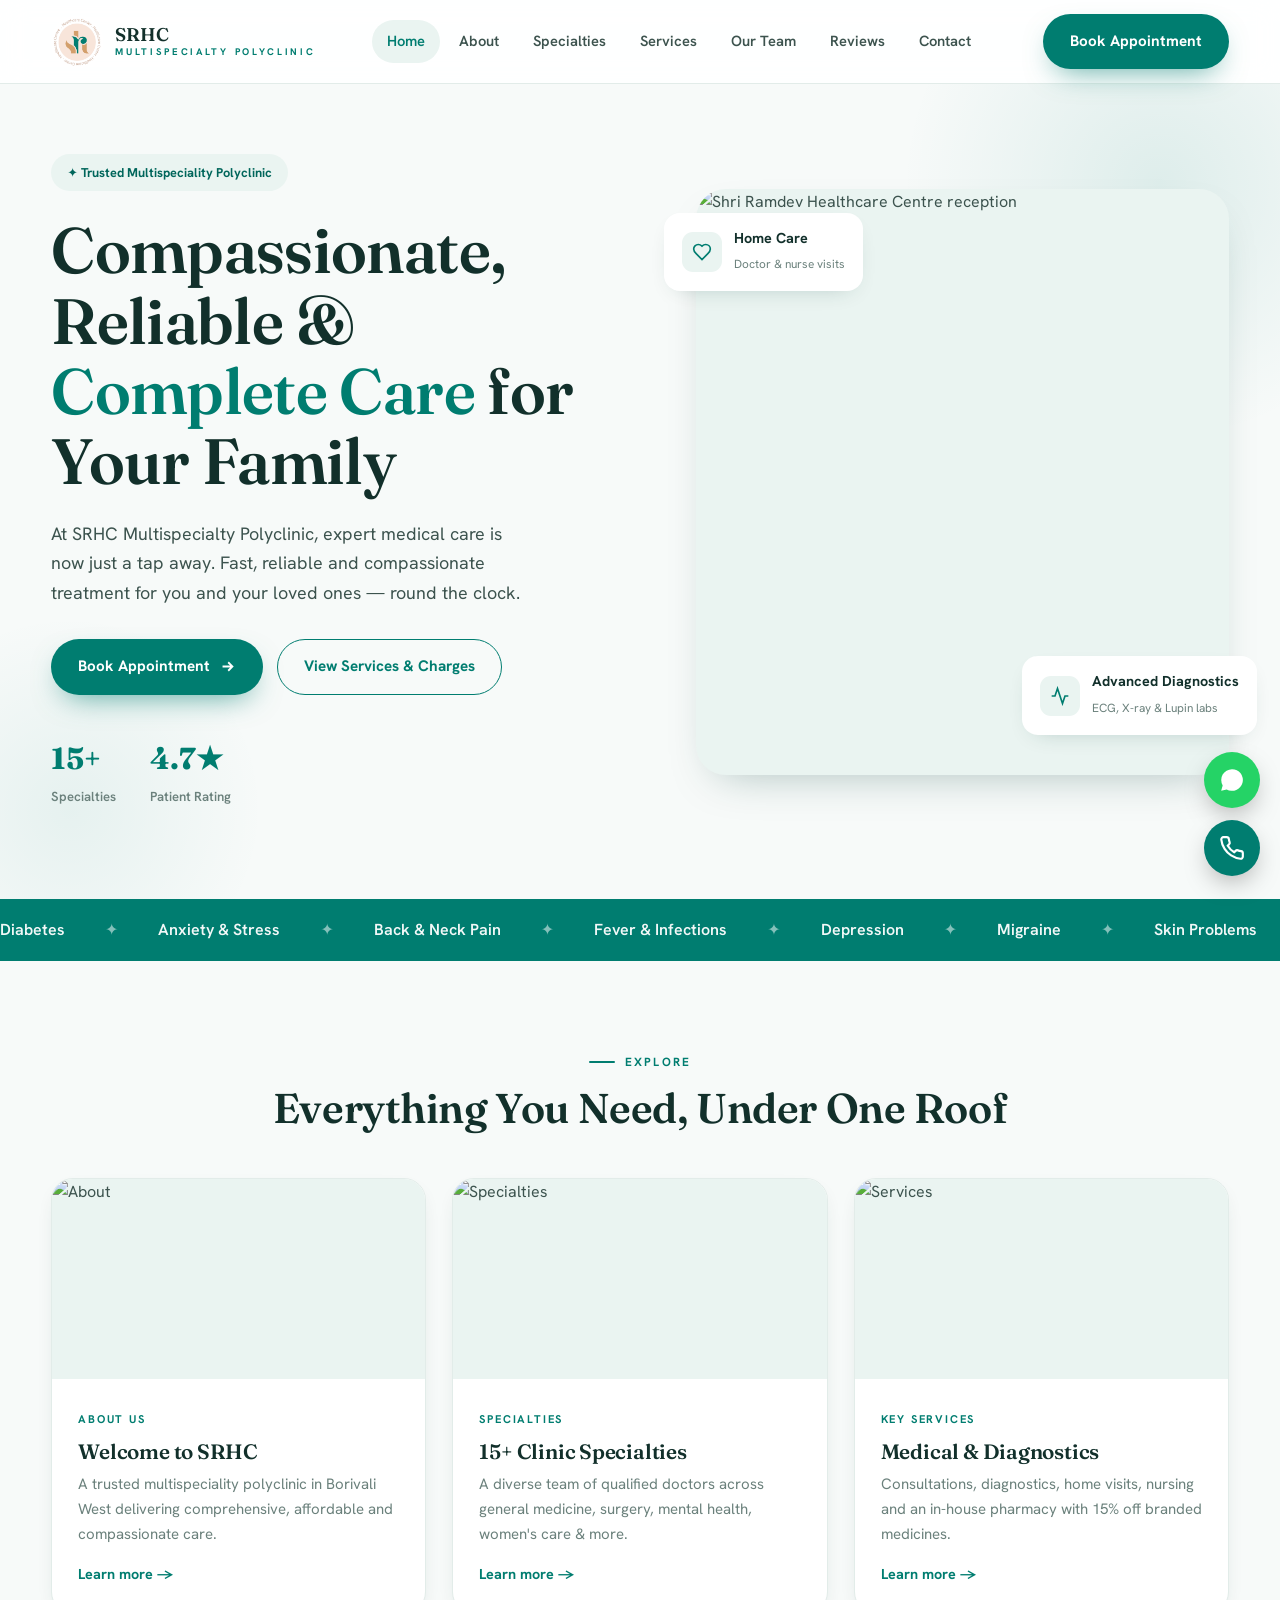
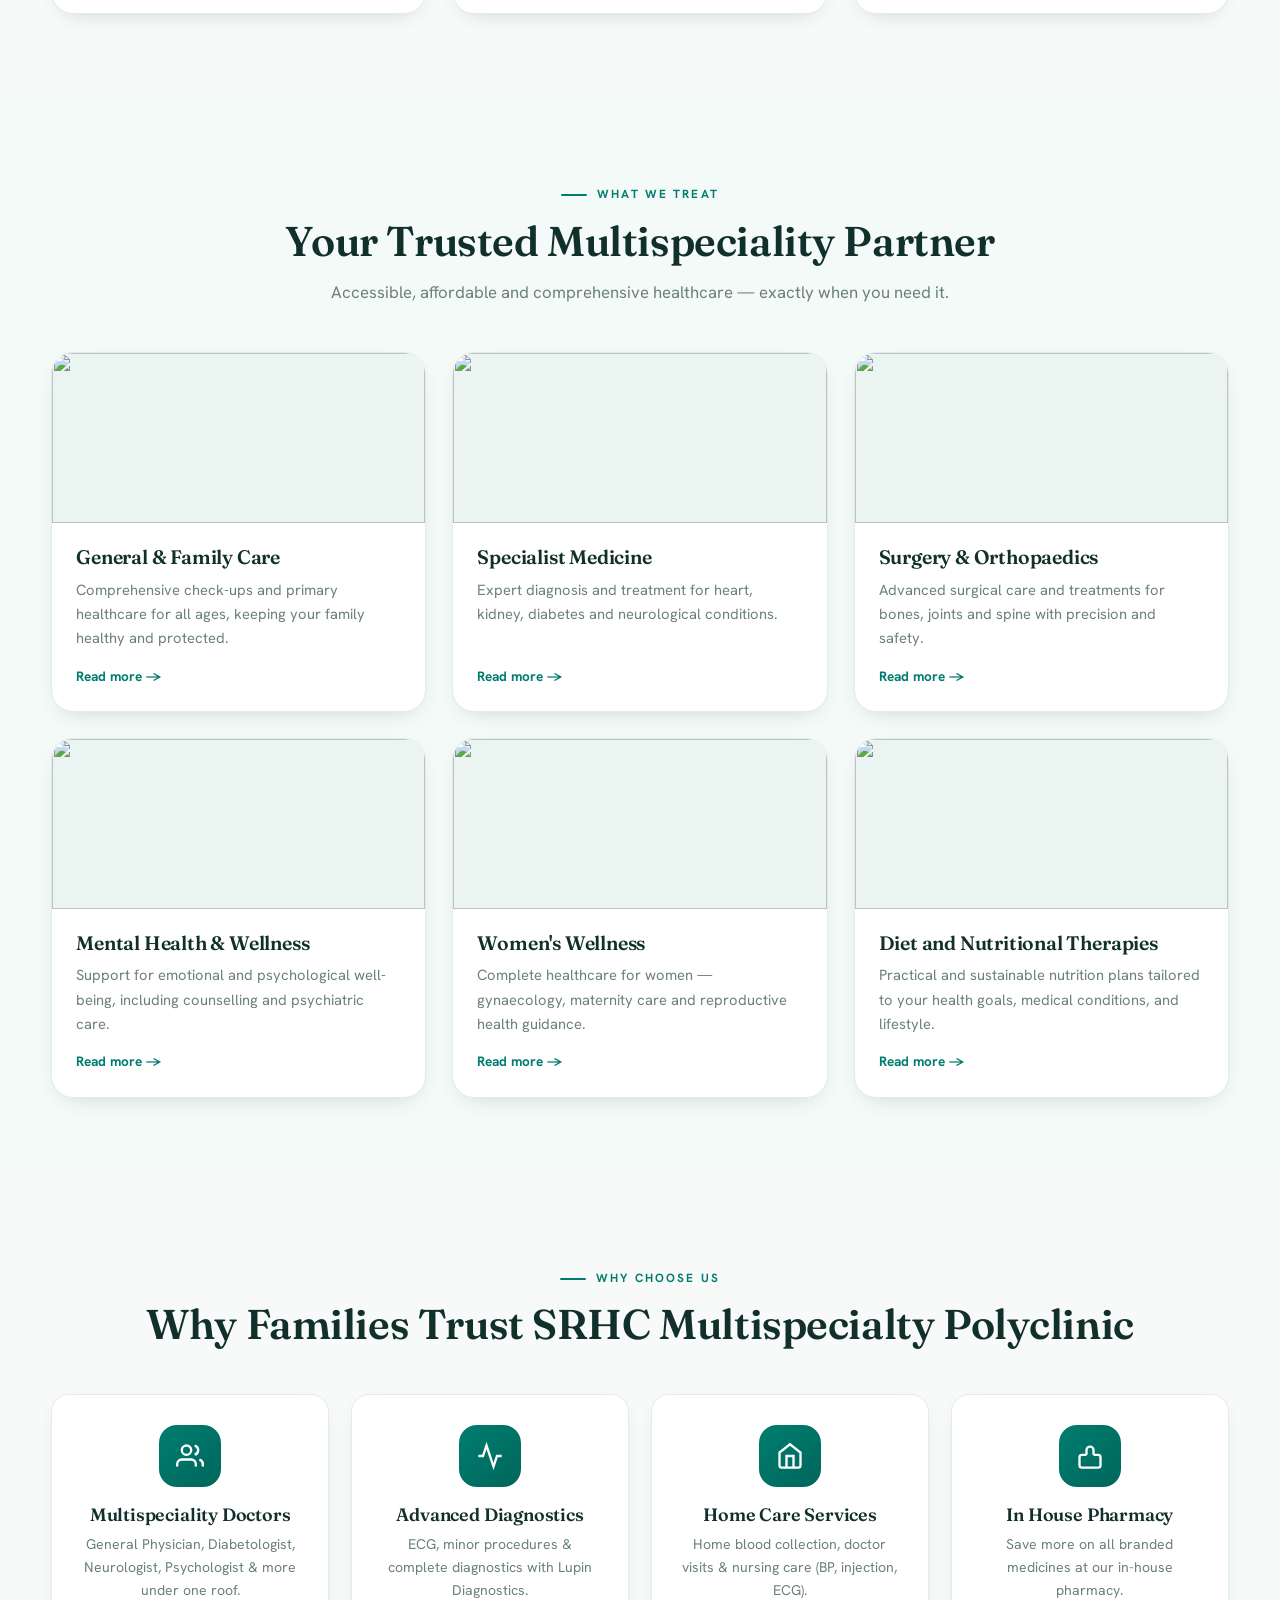
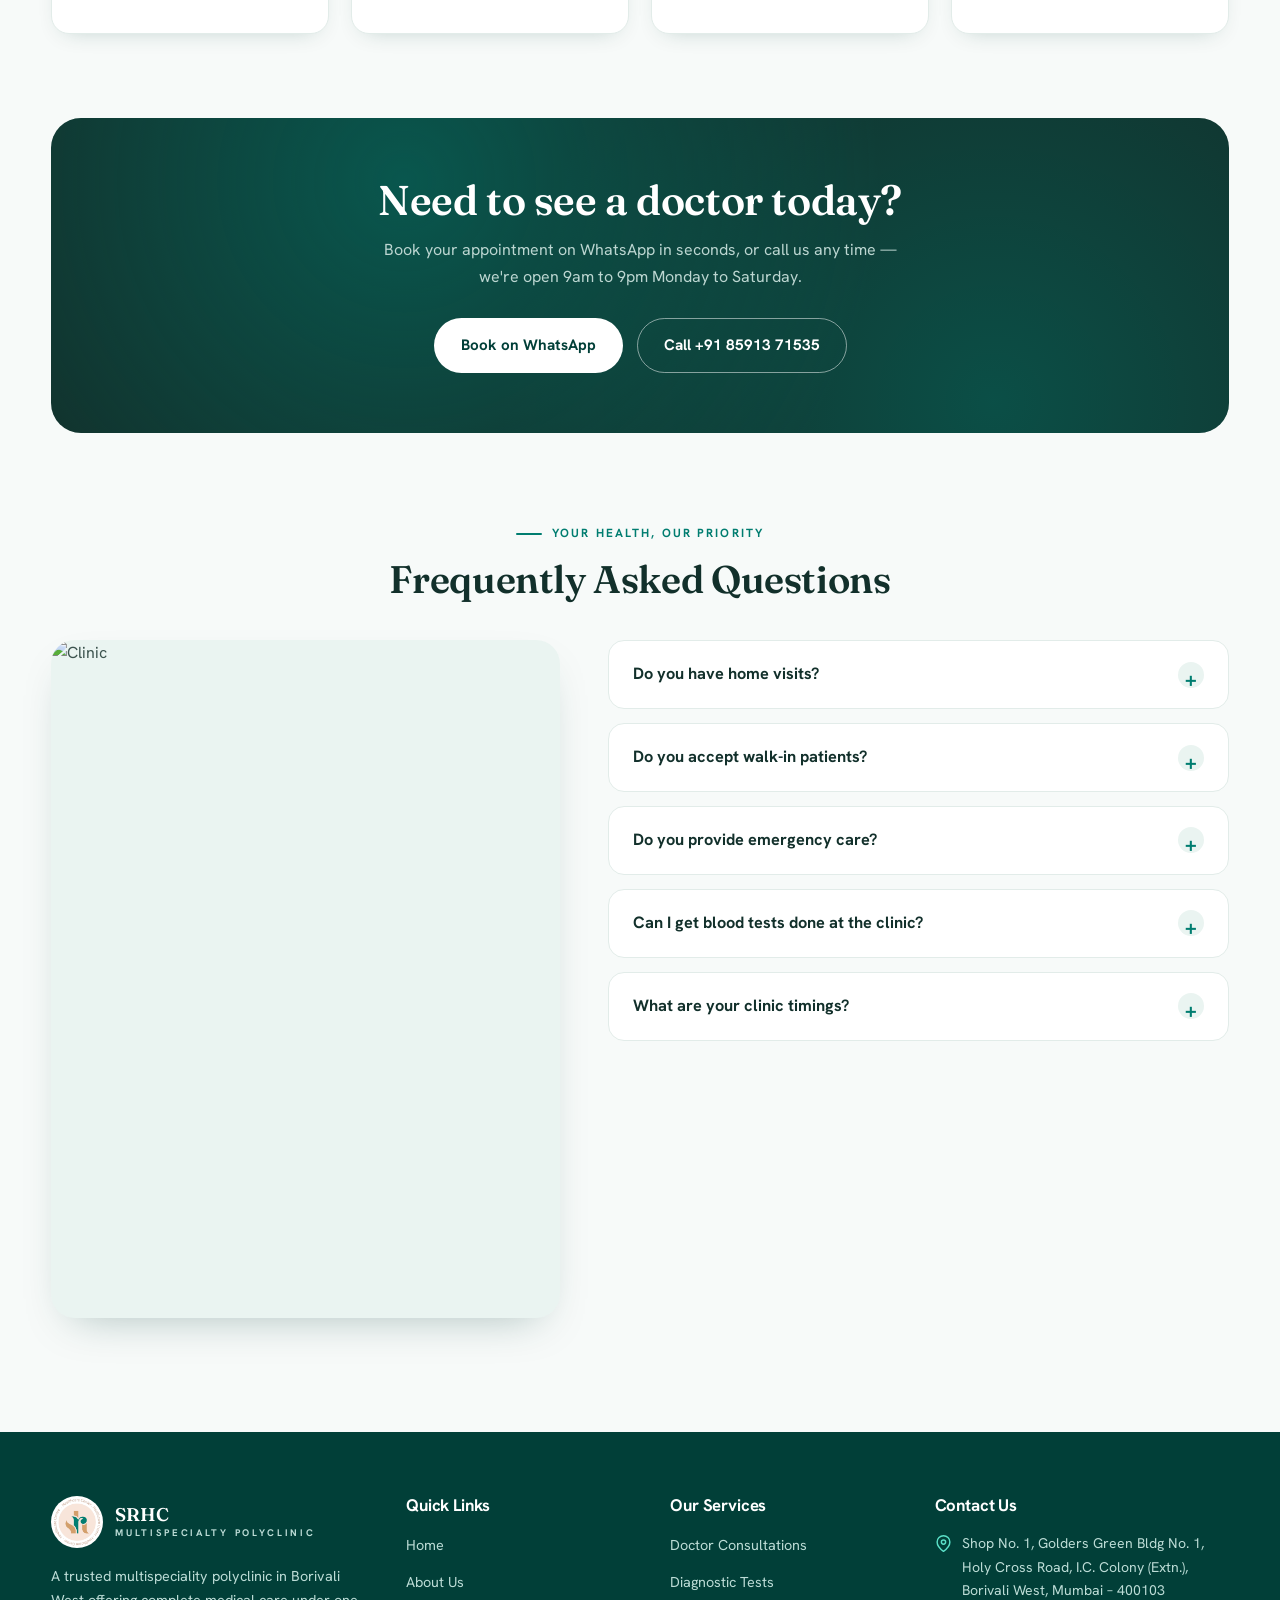
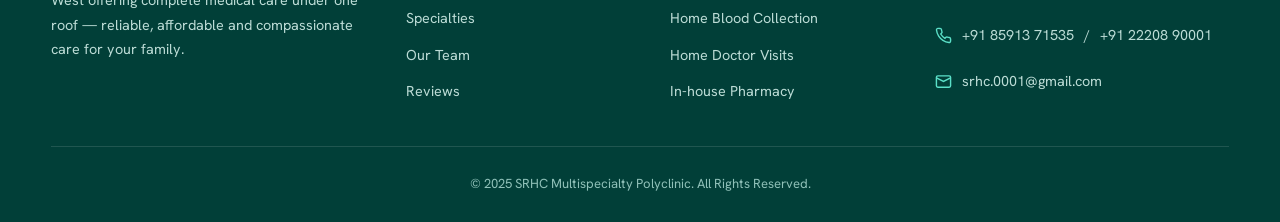
==== commit d02ed0bf: "Changes Done" ====
--- a/srhc-website/index.html
+++ b/srhc-website/index.html
@@ -19,12 +19,8 @@
   <header class="nav" id="topnav">
     <div class="wrap">
       <a class="brand" href="index.html">
-        <svg class="mark" viewBox="0 0 48 48" fill="none">
-          <rect width="48" height="48" rx="14" fill="#007D70" />
-          <path d="M24 9c-1 3-3.5 5-7 5.5 0 9 3 14 7 17 4-3 7-8 7-17-3.5-.5-6-2.5-7-5.5Z" fill="#fff" opacity=".22" />
-          <path d="M21 17h6v4h4v6h-4v4h-6v-4h-4v-6h4v-4Z" fill="#fff" />
-        </svg>
-        <span class="txt"><b>Shri Ramdev</b><span>Healthcare Centre</span></span>
+        <img class="mark" width="48" height="48" src="./assets/srhcLogo.png" alt="logo">
+        <span class="txt"><b>SRHC</b><span>Multispecialty Polyclinic</span></span>
       </a>
       <nav class="menu" id="menu">
         <a href="index.html">Home</a>
@@ -108,7 +104,7 @@
               <div class="ph"><img src="http://srhc.life/wp-content/uploads/2025/12/MG_7971-scaled.jpg" alt="About">
               </div>
               <div class="bd"><span class="tag">About Us</span>
-                <h3>Welcome to Shri Ramdev</h3>
+                <h3>Welcome to SRHC</h3>
                 <p>A trusted multispeciality polyclinic in Borivali West delivering comprehensive, affordable and
                   compassionate care.</p><span class="more">Learn more →</span>
               </div>
@@ -193,7 +189,8 @@
               <div class="ph"><img src="http://srhc.life/wp-content/uploads/2025/12/images-2-1.jpg" alt=""></div>
               <div class="bd">
                 <h3>Diet and Nutritional Therapies</h3>
-                <p>Physiotherapy, nutrition guidance and cosmetic wellness to improve mobility and overall well-being.
+                <p>Practical and sustainable nutrition plans tailored to your health goals, medical conditions, and
+                  lifestyle.
                 </p><span class="more">Read more →</span>
               </div>
             </a>
@@ -206,7 +203,8 @@
         <div class="wrap">
           <div class="center reveal" style="margin-bottom:46px">
             <span class="eyebrow center">Why Choose Us</span>
-            <h2 style="font-size:clamp(1.9rem,3.6vw,2.6rem);margin-top:14px">Why Families Trust Shri Ramdev</h2>
+            <h2 style="font-size:clamp(1.9rem,3.6vw,2.6rem);margin-top:14px">Why Families Trust SRHC Multispecialty
+              Polyclinic</h2>
           </div>
           <div class="grid-4">
             <div class="feat reveal">
@@ -318,11 +316,8 @@
       <div class="foot-grid">
         <div>
           <div class="fbrand">
-            <svg style="width:42px;height:42px" viewBox="0 0 48 48" fill="none">
-              <rect width="48" height="48" rx="14" fill="#fff" opacity=".12" />
-              <path d="M21 17h6v4h4v6h-4v4h-6v-4h-4v-6h4v-4Z" fill="#fff" />
-            </svg>
-            <b>Shri Ramdev</b>
+            <img class="mark" width="48" height="48" src="./assets/srhcLogo.png" alt="logo">
+            <span class="txt"><b>SRHC</b><span>Multispecialty Polyclinic</span></span>
           </div>
           <p>A trusted multispeciality polyclinic in Borivali West offering complete medical care under one roof —
             reliable, affordable and compassionate care for your family.</p>
@@ -341,10 +336,10 @@
           <h4>Our Services</h4>
           <ul>
             <li><a href="services.html">Doctor Consultations</a></li>
-            <li><a href="services.html">Diagnostic Tests (Lupin)</a></li>
+            <li><a href="services.html">Diagnostic Tests </a></li>
             <li><a href="services.html">Home Blood Collection</a></li>
             <li><a href="services.html">Home Doctor Visits</a></li>
-            <li><a href="services.html">In-house Pharmacy (15% OFF)</a></li>
+            <li><a href="services.html">In-house Pharmacy</a></li>
           </ul>
         </div>
         <div>
@@ -358,7 +353,11 @@
             <li><svg viewBox="0 0 24 24" fill="none" stroke="currentColor" stroke-width="2">
                 <path
                   d="M22 16.92v3a2 2 0 0 1-2.18 2 19.79 19.79 0 0 1-8.63-3.07 19.5 19.5 0 0 1-6-6 19.79 19.79 0 0 1-3.07-8.67A2 2 0 0 1 4.11 2h3a2 2 0 0 1 2 1.72 12.84 12.84 0 0 0 .7 2.81 2 2 0 0 1-.45 2.11L8.09 9.91a16 16 0 0 0 6 6l1.27-1.27a2 2 0 0 1 2.11-.45 12.84 12.84 0 0 0 2.81.7A2 2 0 0 1 22 16.92z" />
-              </svg><a href="tel:+918591371535">+91 85913 71535</a></li>
+              </svg>
+              <a href="tel:+918591371535">+91 85913 71535</a>
+              /
+              <a href="tel:+912220890001">+91 22208 90001</a>
+            </li>
             <li><svg viewBox="0 0 24 24" fill="none" stroke="currentColor" stroke-width="2">
                 <rect x="2" y="4" width="20" height="16" rx="2" />
                 <path d="m22 7-10 5L2 7" />
--- a/srhc-website/assets/style.css
+++ b/srhc-website/assets/style.css
@@ -1,326 +1,1834 @@
-
-:root{
-  --green:#007D70;
-  --green-dark:#00665b;
-  --green-deep:#013f38;
-  --green-tint:#eaf4f1;
-  --green-tint2:#f4faf8;
-  --ink:#12302b;
-  --body:#3c534e;
-  --muted:#6b817c;
-  --line:#e2ece9;
-  --paper:#ffffff;
-  --bg:#f7faf9;
-  --shadow:0 18px 45px -22px rgba(1,63,56,.35);
-  --shadow-sm:0 8px 24px -14px rgba(1,63,56,.30);
-  --radius:22px;
-  --serif:'Fraunces',Georgia,serif;
-  --sans:'Hanken Grotesk',system-ui,sans-serif;
-}
-*{margin:0;padding:0;box-sizing:border-box}
-html{scroll-behavior:smooth}
-body{font-family:var(--sans);background:var(--bg);color:var(--body);line-height:1.65;-webkit-font-smoothing:antialiased;overflow-x:hidden}
-a{text-decoration:none;color:inherit}
-img{max-width:100%;display:block}
-h1,h2,h3,h4{font-family:var(--serif);color:var(--ink);line-height:1.1;font-weight:600;letter-spacing:-.01em}
+:root {
+  --green: #007D70;
+  --green-dark: #00665b;
+  --green-deep: #013f38;
+  --green-tint: #eaf4f1;
+  --green-tint2: #f4faf8;
+  --ink: #12302b;
+  --body: #3c534e;
+  --muted: #6b817c;
+  --line: #e2ece9;
+  --paper: #ffffff;
+  --bg: #f7faf9;
+  --shadow: 0 18px 45px -22px rgba(1, 63, 56, .35);
+  --shadow-sm: 0 8px 24px -14px rgba(1, 63, 56, .30);
+  --radius: 22px;
+  --serif: 'Fraunces', Georgia, serif;
+  --sans: 'Hanken Grotesk', system-ui, sans-serif;
+}
+
+* {
+  margin: 0;
+  padding: 0;
+  box-sizing: border-box
+}
+
+html {
+  scroll-behavior: smooth
+}
+
+body {
+  font-family: var(--sans);
+  background: var(--bg);
+  color: var(--body);
+  line-height: 1.65;
+  -webkit-font-smoothing: antialiased;
+  overflow-x: hidden
+}
+
+a {
+  text-decoration: none;
+  color: inherit
+}
+
+img {
+  max-width: 100%;
+  display: block
+}
+
+h1,
+h2,
+h3,
+h4 {
+  font-family: var(--serif);
+  color: var(--ink);
+  line-height: 1.1;
+  font-weight: 600;
+  letter-spacing: -.01em
+}
 
 /* ===== LAYOUT ===== */
-.wrap{width:min(1180px,92vw);margin-inline:auto}
-.page{display:block;animation:pageIn .45s ease}
-@keyframes pageIn{from{opacity:0}to{opacity:1}}
-section{padding:84px 0}
-.eyebrow{display:inline-flex;align-items:center;gap:10px;font-size:.74rem;font-weight:700;letter-spacing:.18em;text-transform:uppercase;color:var(--green)}
-.eyebrow::before{content:"";width:26px;height:2px;background:var(--green);border-radius:2px}
-.eyebrow.center{justify-content:center}
-.lead{font-size:1.05rem;color:var(--muted);max-width:620px}
-.center{text-align:center}
-.center .lead{margin-inline:auto}
+.wrap {
+  width: min(1180px, 92vw);
+  margin-inline: auto
+}
+
+.page {
+  display: block;
+  animation: pageIn .45s ease
+}
+
+@keyframes pageIn {
+  from {
+    opacity: 0
+  }
+
+  to {
+    opacity: 1
+  }
+}
+
+section {
+  padding: 84px 0
+}
+
+.eyebrow {
+  display: inline-flex;
+  align-items: center;
+  gap: 10px;
+  font-size: .74rem;
+  font-weight: 700;
+  letter-spacing: .18em;
+  text-transform: uppercase;
+  color: var(--green)
+}
+
+.eyebrow::before {
+  content: "";
+  width: 26px;
+  height: 2px;
+  background: var(--green);
+  border-radius: 2px
+}
+
+.eyebrow.center {
+  justify-content: center
+}
+
+.lead {
+  font-size: 1.05rem;
+  color: var(--muted);
+  max-width: 620px
+}
+
+.center {
+  text-align: center
+}
+
+.center .lead {
+  margin-inline: auto
+}
 
 /* ===== BUTTONS ===== */
-.btn{display:inline-flex;align-items:center;gap:9px;font-weight:700;font-size:.95rem;padding:14px 26px;border-radius:100px;border:1.5px solid transparent;cursor:pointer;transition:.25s;font-family:var(--sans)}
-.btn-primary{background:var(--green);color:#fff;box-shadow:0 12px 30px -12px rgba(0,125,112,.7)}
-.btn-primary:hover{background:var(--green-dark);transform:translateY(-2px);box-shadow:0 16px 34px -12px rgba(0,125,112,.8)}
-.btn-ghost{background:transparent;color:var(--green);border-color:var(--green)}
-.btn-ghost:hover{background:var(--green);color:#fff;transform:translateY(-2px)}
-.btn-white{background:#fff;color:var(--green-deep)}
-.btn-white:hover{transform:translateY(-2px);box-shadow:0 16px 34px -14px rgba(0,0,0,.4)}
-.btn svg{width:17px;height:17px}
+.btn {
+  display: inline-flex;
+  align-items: center;
+  gap: 9px;
+  font-weight: 700;
+  font-size: .95rem;
+  padding: 14px 26px;
+  border-radius: 100px;
+  border: 1.5px solid transparent;
+  cursor: pointer;
+  transition: .25s;
+  font-family: var(--sans)
+}
+
+.btn-primary {
+  background: var(--green);
+  color: #fff;
+  box-shadow: 0 12px 30px -12px rgba(0, 125, 112, .7)
+}
+
+.btn-primary:hover {
+  background: var(--green-dark);
+  transform: translateY(-2px);
+  box-shadow: 0 16px 34px -12px rgba(0, 125, 112, .8)
+}
+
+.btn-ghost {
+  background: transparent;
+  color: var(--green);
+  border-color: var(--green)
+}
+
+.btn-ghost:hover {
+  background: var(--green);
+  color: #fff;
+  transform: translateY(-2px)
+}
+
+.btn-white {
+  background: #fff;
+  color: var(--green-deep)
+}
+
+.btn-white:hover {
+  transform: translateY(-2px);
+  box-shadow: 0 16px 34px -14px rgba(0, 0, 0, .4)
+}
+
+.btn svg {
+  width: 17px;
+  height: 17px
+}
 
 /* ===== UTILITY BAR ===== */
-.utility{background:var(--green-deep);color:#cfe7e2;font-size:.82rem}
-.utility .wrap{display:flex;justify-content:space-between;align-items:center;gap:16px;padding:9px 0;flex-wrap:wrap}
-.utility a{display:inline-flex;align-items:center;gap:7px;transition:.2s}
-.utility a:hover{color:#fff}
-.utility .u-left{display:flex;gap:22px;flex-wrap:wrap}
-.utility .u-right{display:flex;gap:8px;align-items:center}
-.utility svg{width:14px;height:14px;opacity:.9}
-.pulse-dot{width:8px;height:8px;border-radius:50%;background:#5be0c8;box-shadow:0 0 0 0 rgba(91,224,200,.6);animation:pulse 2s infinite}
-@keyframes pulse{0%{box-shadow:0 0 0 0 rgba(91,224,200,.6)}70%{box-shadow:0 0 0 8px rgba(91,224,200,0)}100%{box-shadow:0 0 0 0 rgba(91,224,200,0)}}
+.utility {
+  background: var(--green-deep);
+  color: #cfe7e2;
+  font-size: .82rem
+}
+
+.utility .wrap {
+  display: flex;
+  justify-content: space-between;
+  align-items: center;
+  gap: 16px;
+  padding: 9px 0;
+  flex-wrap: wrap
+}
+
+.utility a {
+  display: inline-flex;
+  align-items: center;
+  gap: 7px;
+  transition: .2s
+}
+
+.utility a:hover {
+  color: #fff
+}
+
+.utility .u-left {
+  display: flex;
+  gap: 22px;
+  flex-wrap: wrap
+}
+
+.utility .u-right {
+  display: flex;
+  gap: 8px;
+  align-items: center
+}
+
+.utility svg {
+  width: 14px;
+  height: 14px;
+  opacity: .9
+}
+
+.pulse-dot {
+  width: 8px;
+  height: 8px;
+  border-radius: 50%;
+  background: #5be0c8;
+  box-shadow: 0 0 0 0 rgba(91, 224, 200, .6);
+  animation: pulse 2s infinite
+}
+
+@keyframes pulse {
+  0% {
+    box-shadow: 0 0 0 0 rgba(91, 224, 200, .6)
+  }
+
+  70% {
+    box-shadow: 0 0 0 8px rgba(91, 224, 200, 0)
+  }
+
+  100% {
+    box-shadow: 0 0 0 0 rgba(91, 224, 200, 0)
+  }
+}
 
 /* ===== HEADER ===== */
-header.nav{position:sticky;top:0;z-index:100;background:rgba(255,255,255,.88);backdrop-filter:blur(14px);border-bottom:1px solid var(--line);transition:.3s}
-header.nav.scrolled{box-shadow:0 6px 24px -16px rgba(1,63,56,.4)}
-.nav .wrap{display:flex;align-items:center;justify-content:space-between;padding:14px 0;gap:20px}
-.brand{display:flex;align-items:center;gap:12px;cursor:pointer}
-.brand .mark{width:46px;height:46px;flex:none}
-.brand .txt{display:flex;flex-direction:column;line-height:1}
-.brand .txt b{font-family:var(--serif);font-size:1.15rem;color:var(--ink);font-weight:600}
-.brand .txt span{font-size:.6rem;letter-spacing:.28em;text-transform:uppercase;color:var(--green);font-weight:700;margin-top:3px}
-.menu{display:flex;align-items:center;gap:4px}
-.menu a{font-weight:600;font-size:.92rem;color:var(--body);padding:9px 15px;border-radius:100px;transition:.2s;position:relative}
-.menu a:hover{color:var(--green);background:var(--green-tint)}
-.menu a.active{color:var(--green);background:var(--green-tint)}
-.nav-cta{display:flex;align-items:center;gap:10px}
-.burger{display:none;flex-direction:column;gap:5px;background:none;border:none;cursor:pointer;padding:8px}
-.burger span{width:24px;height:2.5px;background:var(--ink);border-radius:2px;transition:.3s}
+header.nav {
+  position: sticky;
+  top: 0;
+  z-index: 100;
+  background: rgba(255, 255, 255, .88);
+  backdrop-filter: blur(14px);
+  border-bottom: 1px solid var(--line);
+  transition: .3s
+}
+
+header.nav.scrolled {
+  box-shadow: 0 6px 24px -16px rgba(1, 63, 56, .4)
+}
+
+.nav .wrap {
+  display: flex;
+  align-items: center;
+  justify-content: space-between;
+  padding: 14px 0;
+  gap: 20px
+}
+
+.brand {
+  display: flex;
+  align-items: center;
+  gap: 12px;
+  cursor: pointer
+}
+
+.brand .mark {
+  width: 52px;
+  height: 52px;
+  flex: none;
+  border-radius: 50px;
+}
+
+.brand .txt {
+  display: flex;
+  flex-direction: column;
+  line-height: 1
+}
+
+.brand .txt b {
+  font-family: var(--serif);
+  font-size: 1.15rem;
+  color: var(--ink);
+  font-weight: 600
+}
+
+.brand .txt span {
+  font-size: .6rem;
+  letter-spacing: .28em;
+  text-transform: uppercase;
+  color: var(--green);
+  font-weight: 700;
+  margin-top: 3px
+}
+
+.menu {
+  display: flex;
+  align-items: center;
+  gap: 4px
+}
+
+.menu a {
+  font-weight: 600;
+  font-size: .92rem;
+  color: var(--body);
+  padding: 9px 15px;
+  border-radius: 100px;
+  transition: .2s;
+  position: relative
+}
+
+.menu a:hover {
+  color: var(--green);
+  background: var(--green-tint)
+}
+
+.menu a.active {
+  color: var(--green);
+  background: var(--green-tint)
+}
+
+.nav-cta {
+  display: flex;
+  align-items: center;
+  gap: 10px
+}
+
+.burger {
+  display: none;
+  flex-direction: column;
+  gap: 5px;
+  background: none;
+  border: none;
+  cursor: pointer;
+  padding: 8px
+}
+
+.burger span {
+  width: 24px;
+  height: 2.5px;
+  background: var(--ink);
+  border-radius: 2px;
+  transition: .3s
+}
 
 /* ===== HERO ===== */
-.hero{position:relative;padding:70px 0 90px;overflow:hidden}
-.hero::before{content:"";position:absolute;top:-180px;right:-160px;width:560px;height:560px;border-radius:50%;background:radial-gradient(circle,rgba(0,125,112,.10),transparent 65%);z-index:0}
-.hero::after{content:"";position:absolute;bottom:-120px;left:-140px;width:420px;height:420px;border-radius:50%;background:radial-gradient(circle,rgba(0,125,112,.07),transparent 65%);z-index:0}
-.hero .wrap{position:relative;z-index:1;display:grid;grid-template-columns:1.05fr .95fr;gap:56px;align-items:center}
-.hero-badge{display:inline-flex;align-items:center;gap:9px;background:var(--green-tint);color:var(--green-dark);padding:8px 16px;border-radius:100px;font-size:.8rem;font-weight:700;margin-bottom:24px}
-.hero h1{font-size:clamp(2.5rem,5.2vw,4rem);font-weight:600;margin-bottom:22px}
-.hero h1 em{font-style:normal;color:var(--green);position:relative}
-.hero p.sub{font-size:1.12rem;color:var(--body);max-width:480px;margin-bottom:32px}
-.hero-actions{display:flex;gap:14px;flex-wrap:wrap;margin-bottom:38px}
-.hero-stats{display:flex;gap:34px;flex-wrap:wrap}
-.hero-stats .s b{font-family:var(--serif);font-size:1.9rem;color:var(--green);display:block}
-.hero-stats .s span{font-size:.82rem;color:var(--muted);font-weight:600}
-.hero-visual{position:relative}
-.hero-visual .frame{border-radius:30px;overflow:hidden;box-shadow:var(--shadow);aspect-ratio:4/4.4;background:var(--green-tint)}
-.hero-visual .frame img{width:100%;height:100%;object-fit:cover}
-.float-card{position:absolute;background:#fff;border-radius:16px;padding:14px 18px;box-shadow:var(--shadow-sm);display:flex;align-items:center;gap:12px;animation:floaty 4s ease-in-out infinite}
-.float-card .ic{width:40px;height:40px;border-radius:11px;background:var(--green-tint);display:grid;place-items:center;flex:none}
-.float-card .ic svg{width:20px;height:20px;color:var(--green)}
-.float-card b{font-size:.9rem;color:var(--ink);display:block;font-family:var(--sans);font-weight:700}
-.float-card span{font-size:.74rem;color:var(--muted)}
-.fc1{top:24px;left:-32px;animation-delay:0s}
-.fc2{bottom:40px;right:-28px;animation-delay:1.5s}
-@keyframes floaty{0%,100%{transform:translateY(0)}50%{transform:translateY(-12px)}}
+.hero {
+  position: relative;
+  padding: 70px 0 90px;
+  overflow: hidden
+}
+
+.hero::before {
+  content: "";
+  position: absolute;
+  top: -180px;
+  right: -160px;
+  width: 560px;
+  height: 560px;
+  border-radius: 50%;
+  background: radial-gradient(circle, rgba(0, 125, 112, .10), transparent 65%);
+  z-index: 0
+}
+
+.hero::after {
+  content: "";
+  position: absolute;
+  bottom: -120px;
+  left: -140px;
+  width: 420px;
+  height: 420px;
+  border-radius: 50%;
+  background: radial-gradient(circle, rgba(0, 125, 112, .07), transparent 65%);
+  z-index: 0
+}
+
+.hero .wrap {
+  position: relative;
+  z-index: 1;
+  display: grid;
+  grid-template-columns: 1.05fr .95fr;
+  gap: 56px;
+  align-items: center
+}
+
+.hero-badge {
+  display: inline-flex;
+  align-items: center;
+  gap: 9px;
+  background: var(--green-tint);
+  color: var(--green-dark);
+  padding: 8px 16px;
+  border-radius: 100px;
+  font-size: .8rem;
+  font-weight: 700;
+  margin-bottom: 24px
+}
+
+.hero h1 {
+  font-size: clamp(2.5rem, 5.2vw, 4rem);
+  font-weight: 600;
+  margin-bottom: 22px
+}
+
+.hero h1 em {
+  font-style: normal;
+  color: var(--green);
+  position: relative
+}
+
+.hero p.sub {
+  font-size: 1.12rem;
+  color: var(--body);
+  max-width: 480px;
+  margin-bottom: 32px
+}
+
+.hero-actions {
+  display: flex;
+  gap: 14px;
+  flex-wrap: wrap;
+  margin-bottom: 38px
+}
+
+.hero-stats {
+  display: flex;
+  gap: 34px;
+  flex-wrap: wrap
+}
+
+.hero-stats .s b {
+  font-family: var(--serif);
+  font-size: 1.9rem;
+  color: var(--green);
+  display: block
+}
+
+.hero-stats .s span {
+  font-size: .82rem;
+  color: var(--muted);
+  font-weight: 600
+}
+
+.hero-visual {
+  position: relative
+}
+
+.hero-visual .frame {
+  border-radius: 30px;
+  overflow: hidden;
+  box-shadow: var(--shadow);
+  aspect-ratio: 4/4.4;
+  background: var(--green-tint)
+}
+
+.hero-visual .frame img {
+  width: 100%;
+  height: 100%;
+  object-fit: cover
+}
+
+.float-card {
+  position: absolute;
+  background: #fff;
+  border-radius: 16px;
+  padding: 14px 18px;
+  box-shadow: var(--shadow-sm);
+  display: flex;
+  align-items: center;
+  gap: 12px;
+  animation: floaty 4s ease-in-out infinite
+}
+
+.float-card .ic {
+  width: 40px;
+  height: 40px;
+  border-radius: 11px;
+  background: var(--green-tint);
+  display: grid;
+  place-items: center;
+  flex: none
+}
+
+.float-card .ic svg {
+  width: 20px;
+  height: 20px;
+  color: var(--green)
+}
+
+.float-card b {
+  font-size: .9rem;
+  color: var(--ink);
+  display: block;
+  font-family: var(--sans);
+  font-weight: 700
+}
+
+.float-card span {
+  font-size: .74rem;
+  color: var(--muted)
+}
+
+.fc1 {
+  top: 24px;
+  left: -32px;
+  animation-delay: 0s
+}
+
+.fc2 {
+  bottom: 40px;
+  right: -28px;
+  animation-delay: 1.5s
+}
+
+@keyframes floaty {
+
+  0%,
+  100% {
+    transform: translateY(0)
+  }
+
+  50% {
+    transform: translateY(-12px)
+  }
+}
 
 /* ===== MARQUEE ===== */
-.marquee{background:var(--green);color:#fff;padding:18px 0;overflow:hidden;white-space:nowrap}
-.marquee-track{display:inline-flex;gap:40px;animation:scroll 28s linear infinite}
-.marquee-track span{font-weight:600;font-size:1rem;display:inline-flex;align-items:center;gap:40px;opacity:.95}
-.marquee-track span::after{content:"✦";opacity:.55}
-@keyframes scroll{from{transform:translateX(0)}to{transform:translateX(-50%)}}
+.marquee {
+  background: var(--green);
+  color: #fff;
+  padding: 18px 0;
+  overflow: hidden;
+  white-space: nowrap
+}
+
+.marquee-track {
+  display: inline-flex;
+  gap: 40px;
+  animation: scroll 28s linear infinite
+}
+
+.marquee-track span {
+  font-weight: 600;
+  font-size: 1rem;
+  display: inline-flex;
+  align-items: center;
+  gap: 40px;
+  opacity: .95
+}
+
+.marquee-track span::after {
+  content: "✦";
+  opacity: .55
+}
+
+@keyframes scroll {
+  from {
+    transform: translateX(0)
+  }
+
+  to {
+    transform: translateX(-50%)
+  }
+}
 
 /* ===== CARDS / GRID ===== */
-.grid-3{display:grid;grid-template-columns:repeat(3,1fr);gap:26px}
-.grid-2{display:grid;grid-template-columns:repeat(2,1fr);gap:26px}
-.grid-4{display:grid;grid-template-columns:repeat(4,1fr);gap:22px}
-.intro-card{background:#fff;border-radius:var(--radius);overflow:hidden;box-shadow:var(--shadow-sm);transition:.3s;border:1px solid var(--line)}
-.intro-card:hover{transform:translateY(-8px);box-shadow:var(--shadow)}
-.intro-card .ph{height:200px;overflow:hidden;background:var(--green-tint)}
-.intro-card .ph img{width:100%;height:100%;object-fit:cover;transition:.5s}
-.intro-card:hover .ph img{transform:scale(1.06)}
-.intro-card .bd{padding:26px}
-.intro-card .tag{font-size:.7rem;letter-spacing:.16em;text-transform:uppercase;color:var(--green);font-weight:700}
-.intro-card h3{font-size:1.3rem;margin:10px 0 8px}
-.intro-card p{font-size:.94rem;color:var(--muted)}
-.intro-card .more{display:inline-flex;align-items:center;gap:7px;color:var(--green);font-weight:700;font-size:.9rem;margin-top:16px;transition:.2s}
-.intro-card .more:hover{gap:12px}
+.grid-3 {
+  display: grid;
+  grid-template-columns: repeat(3, 1fr);
+  gap: 26px
+}
+
+.grid-2 {
+  display: grid;
+  grid-template-columns: repeat(2, 1fr);
+  gap: 26px
+}
+
+.grid-4 {
+  display: grid;
+  grid-template-columns: repeat(4, 1fr);
+  gap: 22px
+}
+
+.intro-card {
+  background: #fff;
+  border-radius: var(--radius);
+  overflow: hidden;
+  box-shadow: var(--shadow-sm);
+  transition: .3s;
+  border: 1px solid var(--line)
+}
+
+.intro-card:hover {
+  transform: translateY(-8px);
+  box-shadow: var(--shadow)
+}
+
+.intro-card .ph {
+  height: 200px;
+  overflow: hidden;
+  background: var(--green-tint)
+}
+
+.intro-card .ph img {
+  width: 100%;
+  height: 100%;
+  object-fit: cover;
+  transition: .5s
+}
+
+.intro-card:hover .ph img {
+  transform: scale(1.06)
+}
+
+.intro-card .bd {
+  padding: 26px
+}
+
+.intro-card .tag {
+  font-size: .7rem;
+  letter-spacing: .16em;
+  text-transform: uppercase;
+  color: var(--green);
+  font-weight: 700
+}
+
+.intro-card h3 {
+  font-size: 1.3rem;
+  margin: 10px 0 8px
+}
+
+.intro-card p {
+  font-size: .94rem;
+  color: var(--muted)
+}
+
+.intro-card .more {
+  display: inline-flex;
+  align-items: center;
+  gap: 7px;
+  color: var(--green);
+  font-weight: 700;
+  font-size: .9rem;
+  margin-top: 16px;
+  transition: .2s
+}
+
+.intro-card .more:hover {
+  gap: 12px
+}
 
 /* care category cards */
-.care-card{background:#fff;border-radius:var(--radius);overflow:hidden;box-shadow:var(--shadow-sm);border:1px solid var(--line);transition:.3s;display:flex;flex-direction:column}
-.care-card:hover{transform:translateY(-8px);box-shadow:var(--shadow)}
-.care-card .ph{height:170px;overflow:hidden;background:var(--green-tint)}
-.care-card .ph img{width:100%;height:100%;object-fit:cover;transition:.5s}
-.care-card:hover .ph img{transform:scale(1.07)}
-.care-card .bd{padding:24px;flex:1;display:flex;flex-direction:column}
-.care-card h3{font-size:1.22rem;margin-bottom:9px}
-.care-card p{font-size:.92rem;color:var(--muted);flex:1}
-.care-card .more{color:var(--green);font-weight:700;font-size:.85rem;margin-top:14px;display:inline-flex;gap:6px;align-items:center;transition:.2s}
-.care-card:hover .more{gap:11px}
+.care-card {
+  background: #fff;
+  border-radius: var(--radius);
+  overflow: hidden;
+  box-shadow: var(--shadow-sm);
+  border: 1px solid var(--line);
+  transition: .3s;
+  display: flex;
+  flex-direction: column
+}
+
+.care-card:hover {
+  transform: translateY(-8px);
+  box-shadow: var(--shadow)
+}
+
+.care-card .ph {
+  height: 170px;
+  overflow: hidden;
+  background: var(--green-tint)
+}
+
+.care-card .ph img {
+  width: 100%;
+  height: 100%;
+  object-fit: cover;
+  transition: .5s
+}
+
+.care-card:hover .ph img {
+  transform: scale(1.07)
+}
+
+.care-card .bd {
+  padding: 24px;
+  flex: 1;
+  display: flex;
+  flex-direction: column
+}
+
+.care-card h3 {
+  font-size: 1.22rem;
+  margin-bottom: 9px
+}
+
+.care-card p {
+  font-size: .92rem;
+  color: var(--muted);
+  flex: 1
+}
+
+.care-card .more {
+  color: var(--green);
+  font-weight: 700;
+  font-size: .85rem;
+  margin-top: 14px;
+  display: inline-flex;
+  gap: 6px;
+  align-items: center;
+  transition: .2s
+}
+
+.care-card:hover .more {
+  gap: 11px
+}
 
 /* feature/why cards */
-.feat{background:#fff;border-radius:18px;padding:30px 24px;border:1px solid var(--line);box-shadow:var(--shadow-sm);transition:.3s;text-align:center}
-.feat:hover{transform:translateY(-6px);box-shadow:var(--shadow);border-color:#cfe6e0}
-.feat .ic{width:62px;height:62px;border-radius:18px;background:linear-gradient(140deg,var(--green),var(--green-dark));display:grid;place-items:center;margin:0 auto 18px}
-.feat .ic svg{width:28px;height:28px;color:#fff}
-.feat h3{font-size:1.12rem;margin-bottom:8px}
-.feat p{font-size:.88rem;color:var(--muted)}
+.feat {
+  background: #fff;
+  border-radius: 18px;
+  padding: 30px 24px;
+  border: 1px solid var(--line);
+  box-shadow: var(--shadow-sm);
+  transition: .3s;
+  text-align: center
+}
+
+.feat:hover {
+  transform: translateY(-6px);
+  box-shadow: var(--shadow);
+  border-color: #cfe6e0
+}
+
+.feat .ic {
+  width: 62px;
+  height: 62px;
+  border-radius: 18px;
+  background: linear-gradient(140deg, var(--green), var(--green-dark));
+  display: grid;
+  place-items: center;
+  margin: 0 auto 18px
+}
+
+.feat .ic svg {
+  width: 28px;
+  height: 28px;
+  color: #fff
+}
+
+.feat h3 {
+  font-size: 1.12rem;
+  margin-bottom: 8px
+}
+
+.feat p {
+  font-size: .88rem;
+  color: var(--muted)
+}
 
 /* specialty pills */
-.spec-grid{display:grid;grid-template-columns:repeat(4,1fr);gap:16px}
-.spec{background:#fff;border:1px solid var(--line);border-radius:16px;padding:22px 18px;display:flex;flex-direction:column;gap:12px;transition:.3s;cursor:default}
-.spec:hover{background:var(--green);border-color:var(--green);transform:translateY(-4px);box-shadow:var(--shadow)}
-.spec .ic{width:46px;height:46px;border-radius:13px;background:var(--green-tint);display:grid;place-items:center;transition:.3s}
-.spec .ic svg{width:23px;height:23px;color:var(--green);transition:.3s}
-.spec:hover .ic{background:rgba(255,255,255,.18)}
-.spec:hover .ic svg{color:#fff}
-.spec b{font-size:.98rem;color:var(--ink);font-family:var(--sans);font-weight:700;transition:.3s}
-.spec span{font-size:.78rem;color:var(--muted);transition:.3s}
-.spec:hover b,.spec:hover span{color:#fff}
-.spec:hover span{opacity:.85}
+.spec-grid {
+  display: grid;
+  grid-template-columns: repeat(4, 1fr);
+  gap: 16px
+}
+
+.spec {
+  background: #fff;
+  border: 1px solid var(--line);
+  border-radius: 16px;
+  padding: 22px 18px;
+  display: flex;
+  flex-direction: column;
+  gap: 12px;
+  transition: .3s;
+  cursor: default
+}
+
+.spec:hover {
+  background: var(--green);
+  border-color: var(--green);
+  transform: translateY(-4px);
+  box-shadow: var(--shadow)
+}
+
+.spec .ic {
+  width: 46px;
+  height: 46px;
+  border-radius: 13px;
+  background: var(--green-tint);
+  display: grid;
+  place-items: center;
+  transition: .3s
+}
+
+.spec .ic svg {
+  width: 23px;
+  height: 23px;
+  color: var(--green);
+  transition: .3s
+}
+
+.spec:hover .ic {
+  background: rgba(255, 255, 255, .18)
+}
+
+.spec:hover .ic svg {
+  color: #fff
+}
+
+.spec b {
+  font-size: .98rem;
+  color: var(--ink);
+  font-family: var(--sans);
+  font-weight: 700;
+  transition: .3s
+}
+
+.spec span {
+  font-size: .78rem;
+  color: var(--muted);
+  transition: .3s
+}
+
+.spec:hover b,
+.spec:hover span {
+  color: #fff
+}
+
+.spec:hover span {
+  opacity: .85
+}
 
 /* price / service cards */
-.price-grid{display:grid;grid-template-columns:repeat(3,1fr);gap:20px}
-.price-card{background:#fff;border-radius:18px;overflow:hidden;border:1px solid var(--line);box-shadow:var(--shadow-sm);transition:.3s;display:flex}
-.price-card:hover{transform:translateY(-5px);box-shadow:var(--shadow)}
-.price-card .ph{width:96px;flex:none;overflow:hidden;background:var(--green-tint)}
-.price-card .ph img{width:100%;height:100%;object-fit:cover}
-.price-card .bd{padding:16px 18px;display:flex;flex-direction:column;justify-content:center}
-.price-card h4{font-family:var(--sans);font-size:1rem;color:var(--ink);font-weight:700;line-height:1.3}
-.price-card .price{color:var(--green);font-weight:800;font-size:.95rem;margin-top:4px}
-.price-card .sub{font-size:.8rem;color:var(--muted)}
+.price-grid {
+  display: grid;
+  grid-template-columns: repeat(3, 1fr);
+  gap: 20px
+}
+
+.price-card {
+  background: #fff;
+  border-radius: 18px;
+  overflow: hidden;
+  border: 1px solid var(--line);
+  box-shadow: var(--shadow-sm);
+  transition: .3s;
+  display: flex
+}
+
+.price-card:hover {
+  transform: translateY(-5px);
+  box-shadow: var(--shadow)
+}
+
+.price-card .ph {
+  width: 96px;
+  flex: none;
+  overflow: hidden;
+  background: var(--green-tint)
+}
+
+.price-card .ph img {
+  width: 100%;
+  height: 100%;
+  object-fit: cover
+}
+
+.price-card .bd {
+  padding: 16px 18px;
+  display: flex;
+  flex-direction: column;
+  justify-content: center
+}
+
+.price-card h4 {
+  font-family: var(--sans);
+  font-size: 1rem;
+  color: var(--ink);
+  font-weight: 700;
+  line-height: 1.3
+}
+
+.price-card .price {
+  color: var(--green);
+  font-weight: 800;
+  font-size: .95rem;
+  margin-top: 4px
+}
+
+.price-card .sub {
+  font-size: .8rem;
+  color: var(--muted)
+}
 
 /* ===== PAGE HEADER ===== */
-.phead{background:linear-gradient(150deg,var(--green-deep),var(--green));color:#fff;padding:64px 0 70px;position:relative;overflow:hidden}
-.phead::after{content:"";position:absolute;right:-120px;top:-120px;width:400px;height:400px;border-radius:50%;background:radial-gradient(circle,rgba(255,255,255,.1),transparent 60%)}
-.phead .wrap{position:relative;z-index:1}
-.phead .eyebrow{color:#9fe3d8}
-.phead .eyebrow::before{background:#9fe3d8}
-.phead h1{color:#fff;font-size:clamp(2.2rem,4.5vw,3.3rem);margin:14px 0 14px}
-.phead p{color:#cdeae4;max-width:600px;font-size:1.05rem}
-.crumbs{font-size:.84rem;color:#a9ddd5;margin-top:18px}
-.crumbs a:hover{color:#fff}
+.phead {
+  background: linear-gradient(150deg, var(--green-deep), var(--green));
+  color: #fff;
+  padding: 64px 0 70px;
+  position: relative;
+  overflow: hidden
+}
+
+.phead::after {
+  content: "";
+  position: absolute;
+  right: -120px;
+  top: -120px;
+  width: 400px;
+  height: 400px;
+  border-radius: 50%;
+  background: radial-gradient(circle, rgba(255, 255, 255, .1), transparent 60%)
+}
+
+.phead .wrap {
+  position: relative;
+  z-index: 1
+}
+
+.phead .eyebrow {
+  color: #9fe3d8
+}
+
+.phead .eyebrow::before {
+  background: #9fe3d8
+}
+
+.phead h1 {
+  color: #fff;
+  font-size: clamp(2.2rem, 4.5vw, 3.3rem);
+  margin: 14px 0 14px
+}
+
+.phead p {
+  color: #cdeae4;
+  max-width: 600px;
+  font-size: 1.05rem
+}
+
+.crumbs {
+  font-size: .84rem;
+  color: #a9ddd5;
+  margin-top: 18px
+}
+
+.crumbs a:hover {
+  color: #fff
+}
 
 /* ===== ABOUT SPLIT ===== */
-.split{display:grid;grid-template-columns:1fr 1fr;gap:54px;align-items:center}
-.split .imgwrap{border-radius:26px;overflow:hidden;box-shadow:var(--shadow);aspect-ratio:1/1;background:var(--green-tint)}
-.split .imgwrap img{width:100%;height:100%;object-fit:cover}
-.split h2{font-size:clamp(1.9rem,3.5vw,2.6rem);margin-bottom:18px}
-.split p{margin-bottom:16px}
-.tick{list-style:none;display:flex;flex-direction:column;gap:13px;margin:22px 0}
-.tick li{display:flex;gap:12px;align-items:flex-start;font-weight:600;color:var(--ink);font-size:.96rem}
-.tick li svg{width:22px;height:22px;color:var(--green);flex:none;margin-top:2px}
+.split {
+  display: grid;
+  grid-template-columns: 1fr 1fr;
+  gap: 54px;
+  align-items: center
+}
+
+.split .imgwrap {
+  border-radius: 26px;
+  overflow: hidden;
+  box-shadow: var(--shadow);
+  aspect-ratio: 1/1;
+  background: var(--green-tint)
+}
+
+.split .imgwrap img {
+  width: 100%;
+  height: 100%;
+  object-fit: cover
+}
+
+.split h2 {
+  font-size: clamp(1.9rem, 3.5vw, 2.6rem);
+  margin-bottom: 18px
+}
+
+.split p {
+  margin-bottom: 16px
+}
+
+.tick {
+  list-style: none;
+  display: flex;
+  flex-direction: column;
+  gap: 13px;
+  margin: 22px 0
+}
+
+.tick li {
+  display: flex;
+  gap: 12px;
+  align-items: flex-start;
+  font-weight: 600;
+  color: var(--ink);
+  font-size: .96rem
+}
+
+.tick li svg {
+  width: 22px;
+  height: 22px;
+  color: var(--green);
+  flex: none;
+  margin-top: 2px
+}
 
 /* ===== STATS BAND ===== */
-.statband{background:linear-gradient(140deg,var(--green),var(--green-dark));border-radius:28px;padding:50px;display:grid;grid-template-columns:repeat(4,1fr);gap:24px;color:#fff;box-shadow:var(--shadow)}
-.statband .s{text-align:center}
-.statband .s b{font-family:var(--serif);font-size:2.5rem;display:block}
-.statband .s span{opacity:.85;font-size:.9rem;font-weight:600}
+.statband {
+  background: linear-gradient(140deg, var(--green), var(--green-dark));
+  border-radius: 28px;
+  padding: 50px;
+  display: grid;
+  grid-template-columns: repeat(4, 1fr);
+  gap: 24px;
+  color: #fff;
+  box-shadow: var(--shadow)
+}
+
+.statband .s {
+  text-align: center
+}
+
+.statband .s b {
+  font-family: var(--serif);
+  font-size: 2.5rem;
+  display: block
+}
+
+.statband .s span {
+  opacity: .85;
+  font-size: .9rem;
+  font-weight: 600
+}
 
 /* ===== CTA BAND ===== */
-.cta-band{background:var(--ink);border-radius:30px;padding:60px;text-align:center;color:#fff;position:relative;overflow:hidden}
-.cta-band::before{content:"";position:absolute;inset:0;background:radial-gradient(circle at 30% 20%,rgba(0,125,112,.5),transparent 55%),radial-gradient(circle at 80% 90%,rgba(0,125,112,.4),transparent 50%)}
-.cta-band>*{position:relative;z-index:1}
-.cta-band h2{color:#fff;font-size:clamp(1.8rem,3.5vw,2.6rem);margin-bottom:14px}
-.cta-band p{color:#bcd6d1;max-width:520px;margin:0 auto 28px}
-.cta-actions{display:flex;gap:14px;justify-content:center;flex-wrap:wrap}
+.cta-band {
+  background: var(--ink);
+  border-radius: 30px;
+  padding: 60px;
+  text-align: center;
+  color: #fff;
+  position: relative;
+  overflow: hidden
+}
+
+.cta-band::before {
+  content: "";
+  position: absolute;
+  inset: 0;
+  background: radial-gradient(circle at 30% 20%, rgba(0, 125, 112, .5), transparent 55%), radial-gradient(circle at 80% 90%, rgba(0, 125, 112, .4), transparent 50%)
+}
+
+.cta-band>* {
+  position: relative;
+  z-index: 1
+}
+
+.cta-band h2 {
+  color: #fff;
+  font-size: clamp(1.8rem, 3.5vw, 2.6rem);
+  margin-bottom: 14px
+}
+
+.cta-band p {
+  color: #bcd6d1;
+  max-width: 520px;
+  margin: 0 auto 28px
+}
+
+.cta-actions {
+  display: flex;
+  gap: 14px;
+  justify-content: center;
+  flex-wrap: wrap
+}
 
 /* ===== TEAM ===== */
-.team-grid{display:grid;grid-template-columns:repeat(3,1fr);gap:26px}
-.doc{background:#fff;border-radius:var(--radius);overflow:hidden;box-shadow:var(--shadow-sm);border:1px solid var(--line);transition:.3s}
-.doc:hover{transform:translateY(-7px);box-shadow:var(--shadow)}
-.doc .av{height:230px;background:linear-gradient(160deg,var(--green-tint),var(--green-tint2));display:grid;place-items:center;position:relative;overflow:hidden}
-.doc .av svg{width:90px;height:90px;color:var(--green);opacity:.55}
-.doc .av .ring{position:absolute;width:160px;height:160px;border:2px dashed rgba(0,125,112,.25);border-radius:50%}
-.doc .bd{padding:24px;text-align:center}
-.doc h3{font-size:1.2rem}
-.doc .role{color:var(--green);font-weight:700;font-size:.86rem;margin:5px 0 10px}
-.doc p{font-size:.86rem;color:var(--muted)}
-.founder{background:#fff;border-radius:28px;box-shadow:var(--shadow);border:1px solid var(--line);overflow:hidden;display:grid;grid-template-columns:.8fr 1.2fr}
-.founder .av{background:linear-gradient(160deg,var(--green),var(--green-dark));display:grid;place-items:center;min-height:320px;position:relative}
-.founder .av svg{width:120px;height:120px;color:#fff;opacity:.85}
-.founder .bd{padding:42px}
-.founder .role{color:var(--green);font-weight:700;font-size:.8rem;letter-spacing:.14em;text-transform:uppercase}
-.founder h2{font-size:2rem;margin:8px 0 6px}
-.founder .sub{font-weight:600;color:var(--ink);margin-bottom:16px}
+.team-grid {
+  display: grid;
+  grid-template-columns: repeat(3, 1fr);
+  gap: 26px
+}
+
+.doc {
+  background: #fff;
+  border-radius: var(--radius);
+  overflow: hidden;
+  box-shadow: var(--shadow-sm);
+  border: 1px solid var(--line);
+  transition: .3s
+}
+
+.doc:hover {
+  transform: translateY(-7px);
+  box-shadow: var(--shadow)
+}
+
+.doc .av {
+  height: 230px;
+  background: linear-gradient(160deg, var(--green-tint), var(--green-tint2));
+  display: grid;
+  place-items: center;
+  position: relative;
+  overflow: hidden
+}
+
+.doc .av svg {
+  width: 90px;
+  height: 90px;
+  color: var(--green);
+  opacity: .55
+}
+
+.doc .av .ring {
+  position: absolute;
+  width: 160px;
+  height: 160px;
+  border: 2px dashed rgba(0, 125, 112, .25);
+  border-radius: 50%
+}
+
+.doc .bd {
+  padding: 24px;
+  text-align: center
+}
+
+.doc h3 {
+  font-size: 1.2rem
+}
+
+.doc .role {
+  color: var(--green);
+  font-weight: 700;
+  font-size: .86rem;
+  margin: 5px 0 10px
+}
+
+.doc p {
+  font-size: .86rem;
+  color: var(--muted)
+}
+
+.founder {
+  background: #fff;
+  border-radius: 28px;
+  box-shadow: var(--shadow);
+  border: 1px solid var(--line);
+  overflow: hidden;
+  display: grid;
+  grid-template-columns: .8fr 1.2fr
+}
+
+.founder .av {
+  background: linear-gradient(160deg, var(--green), var(--green-dark));
+  display: grid;
+  place-items: center;
+  min-height: 320px;
+  position: relative
+}
+
+.founder .av svg {
+  width: 120px;
+  height: 120px;
+  color: #fff;
+  opacity: .85
+}
+
+.founder .bd {
+  padding: 42px
+}
+
+.founder .role {
+  color: var(--green);
+  font-weight: 700;
+  font-size: .8rem;
+  letter-spacing: .14em;
+  text-transform: uppercase
+}
+
+.founder h2 {
+  font-size: 2rem;
+  margin: 8px 0 6px
+}
+
+.founder .sub {
+  font-weight: 600;
+  color: var(--ink);
+  margin-bottom: 16px
+}
 
 /* ===== REVIEWS ===== */
-.rev-grid{display:grid;grid-template-columns:repeat(3,1fr);gap:24px}
-.rev{background:#fff;border-radius:var(--radius);padding:30px;border:1px solid var(--line);box-shadow:var(--shadow-sm);transition:.3s;display:flex;flex-direction:column}
-.rev:hover{transform:translateY(-6px);box-shadow:var(--shadow)}
-.stars{color:#f4b740;font-size:1.05rem;letter-spacing:2px;margin-bottom:14px}
-.rev p{font-size:.95rem;color:var(--body);font-style:italic;flex:1}
-.rev .who{display:flex;align-items:center;gap:12px;margin-top:20px}
-.rev .who .a{width:42px;height:42px;border-radius:50%;background:var(--green);color:#fff;display:grid;place-items:center;font-weight:800;font-family:var(--serif);flex:none}
-.rev .who b{color:var(--ink);font-size:.95rem;display:block;font-family:var(--sans)}
-.rev .who span{font-size:.78rem;color:var(--muted)}
-.rating-hero{background:#fff;border-radius:24px;border:1px solid var(--line);box-shadow:var(--shadow-sm);padding:38px;display:flex;align-items:center;gap:34px;flex-wrap:wrap;justify-content:center;text-align:center;margin-bottom:40px}
-.rating-hero .big{font-family:var(--serif);font-size:3.6rem;color:var(--green);line-height:1}
-.rating-hero .meta b{display:block;color:var(--ink);font-size:1.1rem}
+.rev-grid {
+  display: grid;
+  grid-template-columns: repeat(3, 1fr);
+  gap: 24px
+}
+
+.rev {
+  background: #fff;
+  border-radius: var(--radius);
+  padding: 30px;
+  border: 1px solid var(--line);
+  box-shadow: var(--shadow-sm);
+  transition: .3s;
+  display: flex;
+  flex-direction: column
+}
+
+.rev:hover {
+  transform: translateY(-6px);
+  box-shadow: var(--shadow)
+}
+
+.stars {
+  color: #f4b740;
+  font-size: 1.05rem;
+  letter-spacing: 2px;
+  margin-bottom: 14px
+}
+
+.rev p {
+  font-size: .95rem;
+  color: var(--body);
+  font-style: italic;
+  flex: 1
+}
+
+.rev .who {
+  display: flex;
+  align-items: center;
+  gap: 12px;
+  margin-top: 20px
+}
+
+.rev .who .a {
+  width: 42px;
+  height: 42px;
+  border-radius: 50%;
+  background: var(--green);
+  color: #fff;
+  display: grid;
+  place-items: center;
+  font-weight: 800;
+  font-family: var(--serif);
+  flex: none
+}
+
+.rev .who b {
+  color: var(--ink);
+  font-size: .95rem;
+  display: block;
+  font-family: var(--sans)
+}
+
+.rev .who span {
+  font-size: .78rem;
+  color: var(--muted)
+}
+
+.rating-hero {
+  background: #fff;
+  border-radius: 24px;
+  border: 1px solid var(--line);
+  box-shadow: var(--shadow-sm);
+  padding: 38px;
+  display: flex;
+  align-items: center;
+  gap: 34px;
+  flex-wrap: wrap;
+  justify-content: center;
+  text-align: center;
+  margin-bottom: 40px
+}
+
+.rating-hero .big {
+  font-family: var(--serif);
+  font-size: 3.6rem;
+  color: var(--green);
+  line-height: 1
+}
+
+.rating-hero .meta b {
+  display: block;
+  color: var(--ink);
+  font-size: 1.1rem
+}
 
 /* ===== FAQ ===== */
-.faq-wrap{display:grid;grid-template-columns:.9fr 1.1fr;gap:48px;align-items:start}
-.faq-img{border-radius:24px;overflow:hidden;box-shadow:var(--shadow);aspect-ratio:3/4;background:var(--green-tint);position:sticky;top:120px}
-.faq-img img{width:100%;height:100%;object-fit:cover}
-.faq-item{background:#fff;border:1px solid var(--line);border-radius:16px;margin-bottom:14px;overflow:hidden;transition:.3s}
-.faq-item.open{box-shadow:var(--shadow-sm);border-color:#cfe6e0}
-.faq-q{padding:20px 24px;font-weight:700;color:var(--ink);cursor:pointer;display:flex;justify-content:space-between;align-items:center;gap:16px;font-size:1.02rem}
-.faq-q .pm{width:26px;height:26px;border-radius:50%;background:var(--green-tint);color:var(--green);display:grid;place-items:center;font-size:1.3rem;flex:none;transition:.3s}
-.faq-item.open .pm{background:var(--green);color:#fff;transform:rotate(45deg)}
-.faq-a{max-height:0;overflow:hidden;transition:max-height .35s ease;padding:0 24px}
-.faq-item.open .faq-a{max-height:240px;padding-bottom:22px}
-.faq-a p{font-size:.94rem;color:var(--muted)}
+.faq-wrap {
+  display: grid;
+  grid-template-columns: .9fr 1.1fr;
+  gap: 48px;
+  align-items: start
+}
+
+.faq-img {
+  border-radius: 24px;
+  overflow: hidden;
+  box-shadow: var(--shadow);
+  aspect-ratio: 3/4;
+  background: var(--green-tint);
+  position: sticky;
+  top: 120px
+}
+
+.faq-img img {
+  width: 100%;
+  height: 100%;
+  object-fit: cover
+}
+
+.faq-item {
+  background: #fff;
+  border: 1px solid var(--line);
+  border-radius: 16px;
+  margin-bottom: 14px;
+  overflow: hidden;
+  transition: .3s
+}
+
+.faq-item.open {
+  box-shadow: var(--shadow-sm);
+  border-color: #cfe6e0
+}
+
+.faq-q {
+  padding: 20px 24px;
+  font-weight: 700;
+  color: var(--ink);
+  cursor: pointer;
+  display: flex;
+  justify-content: space-between;
+  align-items: center;
+  gap: 16px;
+  font-size: 1.02rem
+}
+
+.faq-q .pm {
+  width: 26px;
+  height: 26px;
+  border-radius: 50%;
+  background: var(--green-tint);
+  color: var(--green);
+  display: grid;
+  place-items: center;
+  font-size: 1.3rem;
+  flex: none;
+  transition: .3s
+}
+
+.faq-item.open .pm {
+  background: var(--green);
+  color: #fff;
+  transform: rotate(45deg)
+}
+
+.faq-a {
+  max-height: 0;
+  overflow: hidden;
+  transition: max-height .35s ease;
+  padding: 0 24px
+}
+
+.faq-item.open .faq-a {
+  max-height: 240px;
+  padding-bottom: 22px
+}
+
+.faq-a p {
+  font-size: .94rem;
+  color: var(--muted)
+}
 
 /* ===== FORMS ===== */
-.form-card{background:#fff;border-radius:26px;box-shadow:var(--shadow);border:1px solid var(--line);padding:42px}
-.field{margin-bottom:20px}
-.field label{display:block;font-weight:700;font-size:.86rem;color:var(--ink);margin-bottom:8px}
-.field input,.field select,.field textarea{width:100%;padding:13px 16px;border:1.5px solid var(--line);border-radius:12px;font-family:var(--sans);font-size:.95rem;color:var(--ink);background:var(--green-tint2);transition:.2s}
-.field input:focus,.field select:focus,.field textarea:focus{outline:none;border-color:var(--green);background:#fff;box-shadow:0 0 0 4px rgba(0,125,112,.1)}
-.field textarea{resize:vertical;min-height:110px}
-.frow{display:grid;grid-template-columns:1fr 1fr;gap:18px}
-.wa-btn{width:100%;justify-content:center;background:#25D366;color:#fff;border:none;font-size:1.02rem;padding:16px}
-.wa-btn:hover{background:#1eb957;transform:translateY(-2px);box-shadow:0 14px 30px -12px rgba(37,211,102,.7)}
-.form-note{font-size:.82rem;color:var(--muted);text-align:center;margin-top:14px;display:flex;align-items:center;justify-content:center;gap:7px}
+.form-card {
+  background: #fff;
+  border-radius: 26px;
+  box-shadow: var(--shadow);
+  border: 1px solid var(--line);
+  padding: 42px
+}
+
+.field {
+  margin-bottom: 20px
+}
+
+.field label {
+  display: block;
+  font-weight: 700;
+  font-size: .86rem;
+  color: var(--ink);
+  margin-bottom: 8px
+}
+
+.field input,
+.field select,
+.field textarea {
+  width: 100%;
+  padding: 13px 16px;
+  border: 1.5px solid var(--line);
+  border-radius: 12px;
+  font-family: var(--sans);
+  font-size: .95rem;
+  color: var(--ink);
+  background: var(--green-tint2);
+  transition: .2s
+}
+
+.field input:focus,
+.field select:focus,
+.field textarea:focus {
+  outline: none;
+  border-color: var(--green);
+  background: #fff;
+  box-shadow: 0 0 0 4px rgba(0, 125, 112, .1)
+}
+
+.field textarea {
+  resize: vertical;
+  min-height: 110px
+}
+
+.frow {
+  display: grid;
+  grid-template-columns: 1fr 1fr;
+  gap: 18px
+}
+
+.wa-btn {
+  width: 100%;
+  justify-content: center;
+  background: #25D366;
+  color: #fff;
+  border: none;
+  font-size: 1.02rem;
+  padding: 16px
+}
+
+.wa-btn:hover {
+  background: #1eb957;
+  transform: translateY(-2px);
+  box-shadow: 0 14px 30px -12px rgba(37, 211, 102, .7)
+}
+
+.form-note {
+  font-size: .82rem;
+  color: var(--muted);
+  text-align: center;
+  margin-top: 14px;
+  display: flex;
+  align-items: center;
+  justify-content: center;
+  gap: 7px
+}
 
 /* contact info cards */
-.info-grid{display:grid;grid-template-columns:repeat(2,1fr);gap:18px;margin-bottom:26px}
-.info{background:#fff;border:1px solid var(--line);border-radius:18px;padding:24px;display:flex;gap:16px;align-items:flex-start;box-shadow:var(--shadow-sm);transition:.3s}
-.info:hover{transform:translateY(-4px);box-shadow:var(--shadow)}
-.info .ic{width:48px;height:48px;border-radius:14px;background:var(--green-tint);display:grid;place-items:center;flex:none}
-.info .ic svg{width:23px;height:23px;color:var(--green)}
-.info b{display:block;color:var(--ink);font-size:.95rem;font-family:var(--sans);margin-bottom:3px}
-.info p,.info a{font-size:.9rem;color:var(--muted)}
-.info a:hover{color:var(--green)}
-.mapwrap{border-radius:24px;overflow:hidden;box-shadow:var(--shadow);border:1px solid var(--line);height:100%;min-height:420px}
-.mapwrap iframe{width:100%;height:100%;border:0;display:block}
+.info-grid {
+  display: grid;
+  grid-template-columns: repeat(2, 1fr);
+  gap: 18px;
+  margin-bottom: 26px
+}
+
+.info {
+  background: #fff;
+  border: 1px solid var(--line);
+  border-radius: 18px;
+  padding: 24px;
+  display: flex;
+  gap: 16px;
+  align-items: flex-start;
+  box-shadow: var(--shadow-sm);
+  transition: .3s
+}
+
+.info:hover {
+  transform: translateY(-4px);
+  box-shadow: var(--shadow)
+}
+
+.info .ic {
+  width: 48px;
+  height: 48px;
+  border-radius: 14px;
+  background: var(--green-tint);
+  display: grid;
+  place-items: center;
+  flex: none
+}
+
+.info .ic svg {
+  width: 23px;
+  height: 23px;
+  color: var(--green)
+}
+
+.info b {
+  display: block;
+  color: var(--ink);
+  font-size: .95rem;
+  font-family: var(--sans);
+  margin-bottom: 3px
+}
+
+.info p,
+.info a {
+  font-size: .9rem;
+  color: var(--muted)
+}
+
+.info a:hover {
+  color: var(--green)
+}
+
+.mapwrap {
+  border-radius: 24px;
+  overflow: hidden;
+  box-shadow: var(--shadow);
+  border: 1px solid var(--line);
+  height: 100%;
+  min-height: 420px
+}
+
+.mapwrap iframe {
+  width: 100%;
+  height: 100%;
+  border: 0;
+  display: block
+}
 
 /* ===== FOOTER ===== */
-footer{background:var(--green-deep);color:#bcdcd6;padding:64px 0 28px;margin-top:30px}
-.foot-grid{display:grid;grid-template-columns:1.4fr 1fr 1fr 1.3fr;gap:38px;padding-bottom:40px;border-bottom:1px solid rgba(255,255,255,.12)}
-footer h4{color:#fff;font-size:1.05rem;margin-bottom:18px;font-family:var(--sans);font-weight:700}
-footer .fbrand{display:flex;align-items:center;gap:12px;margin-bottom:16px}
-footer .fbrand b{color:#fff;font-family:var(--serif);font-size:1.2rem}
-footer p{font-size:.9rem;line-height:1.7}
-footer ul{list-style:none;display:flex;flex-direction:column;gap:10px}
-footer ul a{font-size:.9rem;transition:.2s}
-footer ul a:hover{color:#fff;padding-left:5px}
-.fcontact li{display:flex;gap:10px;font-size:.88rem;margin-bottom:12px;align-items:flex-start}
-.fcontact svg{width:17px;height:17px;color:#5be0c8;flex:none;margin-top:3px}
-.fcontact a:hover{color:#fff}
-.copy{text-align:center;padding-top:26px;font-size:.82rem;color:#8fc0b8}
+footer {
+  background: var(--green-deep);
+  color: #bcdcd6;
+  padding: 64px 0 28px;
+  margin-top: 30px
+}
+
+.fbrand {
+  display: flex;
+  align-items: center;
+  gap: 12px;
+  cursor: pointer
+}
+
+.fbrand .mark {
+  width: 52px;
+  height: 52px;
+  flex: none;
+  border-radius: 50px;
+}
+
+.fbrand .txt {
+  display: flex;
+  flex-direction: column;
+  line-height: 1
+}
+
+.fbrand .txt b {
+  font-family: var(--serif);
+  font-size: 1.15rem;
+  color: var(--paper);
+  font-weight: 600
+}
+
+.fbrand .txt span {
+  font-size: .6rem;
+  letter-spacing: .28em;
+  text-transform: uppercase;
+  color: inherit;
+  font-weight: 700;
+  margin-top: 3px
+}
+
+.foot-grid {
+  display: grid;
+  grid-template-columns: 1.4fr 1fr 1fr 1.3fr;
+  gap: 38px;
+  padding-bottom: 40px;
+  border-bottom: 1px solid rgba(255, 255, 255, .12)
+}
+
+footer h4 {
+  color: #fff;
+  font-size: 1.05rem;
+  margin-bottom: 18px;
+  font-family: var(--sans);
+  font-weight: 700
+}
+
+footer .fbrand {
+  display: flex;
+  align-items: center;
+  gap: 12px;
+  margin-bottom: 16px
+}
+
+footer .fbrand b {
+  color: #fff;
+  font-family: var(--serif);
+  font-size: 1.2rem
+}
+
+footer p {
+  font-size: .9rem;
+  line-height: 1.7
+}
+
+footer ul {
+  list-style: none;
+  display: flex;
+  flex-direction: column;
+  gap: 10px
+}
+
+footer ul a {
+  font-size: .9rem;
+  transition: .2s
+}
+
+footer ul a:hover {
+  color: #fff;
+  padding-left: 5px
+}
+
+.fcontact li {
+  display: flex;
+  gap: 10px;
+  font-size: .88rem;
+  margin-bottom: 12px;
+  align-items: flex-start
+}
+
+.fcontact svg {
+  width: 17px;
+  height: 17px;
+  color: #5be0c8;
+  flex: none;
+  margin-top: 3px
+}
+
+.fcontact a:hover {
+  color: #fff
+}
+
+.copy {
+  text-align: center;
+  padding-top: 26px;
+  font-size: .82rem;
+  color: #8fc0b8
+}
 
 /* ===== FLOATING BUTTONS ===== */
-.floaters{position:fixed;right:20px;bottom:24px;z-index:200;display:flex;flex-direction:column;gap:12px}
-.floaters a{width:56px;height:56px;border-radius:50%;display:grid;place-items:center;box-shadow:0 10px 28px -8px rgba(0,0,0,.4);transition:.25s;color:#fff}
-.floaters a:hover{transform:scale(1.1)}
-.f-wa{background:#25D366}
-.f-call{background:var(--green)}
-.floaters svg{width:26px;height:26px}
+.floaters {
+  position: fixed;
+  right: 20px;
+  bottom: 24px;
+  z-index: 200;
+  display: flex;
+  flex-direction: column;
+  gap: 12px
+}
+
+.floaters a {
+  width: 56px;
+  height: 56px;
+  border-radius: 50%;
+  display: grid;
+  place-items: center;
+  box-shadow: 0 10px 28px -8px rgba(0, 0, 0, .4);
+  transition: .25s;
+  color: #fff
+}
+
+.floaters a:hover {
+  transform: scale(1.1)
+}
+
+.f-wa {
+  background: #25D366
+}
+
+.f-call {
+  background: var(--green)
+}
+
+.floaters svg {
+  width: 26px;
+  height: 26px
+}
 
 /* reveal */
-.reveal{opacity:0;transform:translateY(26px);transition:opacity .7s ease,transform .7s ease}
-.reveal.visible{opacity:1;transform:none}
+.reveal {
+  opacity: 0;
+  transform: translateY(26px);
+  transition: opacity .7s ease, transform .7s ease
+}
+
+.reveal.visible {
+  opacity: 1;
+  transform: none
+}
 
 /* ===== RESPONSIVE ===== */
-@media(max-width:980px){
-  .hero .wrap{grid-template-columns:1fr;gap:40px}
-  .hero-visual{max-width:440px}
-  .split,.faq-wrap,.founder{grid-template-columns:1fr}
-  .founder .av{min-height:240px}
-  .grid-3,.team-grid,.rev-grid,.price-grid{grid-template-columns:repeat(2,1fr)}
-  .spec-grid{grid-template-columns:repeat(3,1fr)}
-  .grid-4,.statband{grid-template-columns:repeat(2,1fr)}
-  .faq-img{position:static}
-}
-@media(max-width:760px){
-  .menu,.nav-cta .btn{display:none}
-  .burger{display:flex}
-  .menu.open{display:flex;position:absolute;top:100%;left:0;right:0;flex-direction:column;background:#fff;padding:14px;gap:6px;box-shadow:var(--shadow);border-bottom:1px solid var(--line)}
-  .menu.open a{width:100%}
-  .utility .u-left{font-size:.74rem;gap:14px}
-  section{padding:60px 0}
-  .grid-3,.grid-2,.grid-4,.team-grid,.rev-grid,.price-grid,.info-grid,.spec-grid,.statband{grid-template-columns:1fr}
-  .frow{grid-template-columns:1fr}
-  .foot-grid{grid-template-columns:1fr 1fr;gap:28px}
-  .cta-band,.statband,.form-card{padding:32px 24px}
-  .float-card{display:none}
-  .statband .s b{font-size:2rem}
-}
-@media(max-width:480px){.foot-grid{grid-template-columns:1fr}}
+@media(max-width:980px) {
+  .hero .wrap {
+    grid-template-columns: 1fr;
+    gap: 40px
+  }
+
+  .hero-visual {
+    max-width: 440px
+  }
+
+  .split,
+  .faq-wrap,
+  .founder {
+    grid-template-columns: 1fr
+  }
+
+  .founder .av {
+    min-height: 240px
+  }
+
+  .grid-3,
+  .team-grid,
+  .rev-grid,
+  .price-grid {
+    grid-template-columns: repeat(2, 1fr)
+  }
+
+  .spec-grid {
+    grid-template-columns: repeat(3, 1fr)
+  }
+
+  .grid-4,
+  .statband {
+    grid-template-columns: repeat(2, 1fr)
+  }
+
+  .faq-img {
+    position: static
+  }
+}
+
+@media(max-width:760px) {
+
+  .menu,
+  .nav-cta .btn {
+    display: none
+  }
+
+  .burger {
+    display: flex
+  }
+
+  .menu.open {
+    display: flex;
+    position: absolute;
+    top: 100%;
+    left: 0;
+    right: 0;
+    flex-direction: column;
+    background: #fff;
+    padding: 14px;
+    gap: 6px;
+    box-shadow: var(--shadow);
+    border-bottom: 1px solid var(--line)
+  }
+
+  .menu.open a {
+    width: 100%
+  }
+
+  .utility .u-left {
+    font-size: .74rem;
+    gap: 14px
+  }
+
+  section {
+    padding: 60px 0
+  }
+
+  .grid-3,
+  .grid-2,
+  .grid-4,
+  .team-grid,
+  .rev-grid,
+  .price-grid,
+  .info-grid,
+  .spec-grid,
+  .statband {
+    grid-template-columns: 1fr
+  }
+
+  .frow {
+    grid-template-columns: 1fr
+  }
+
+  .foot-grid {
+    grid-template-columns: 1fr 1fr;
+    gap: 28px
+  }
+
+  .cta-band,
+  .statband,
+  .form-card {
+    padding: 32px 24px
+  }
+
+  .float-card {
+    display: none
+  }
+
+  .statband .s b {
+    font-size: 2rem
+  }
+}
+
+@media(max-width:480px) {
+  .foot-grid {
+    grid-template-columns: 1fr
+  }
+}
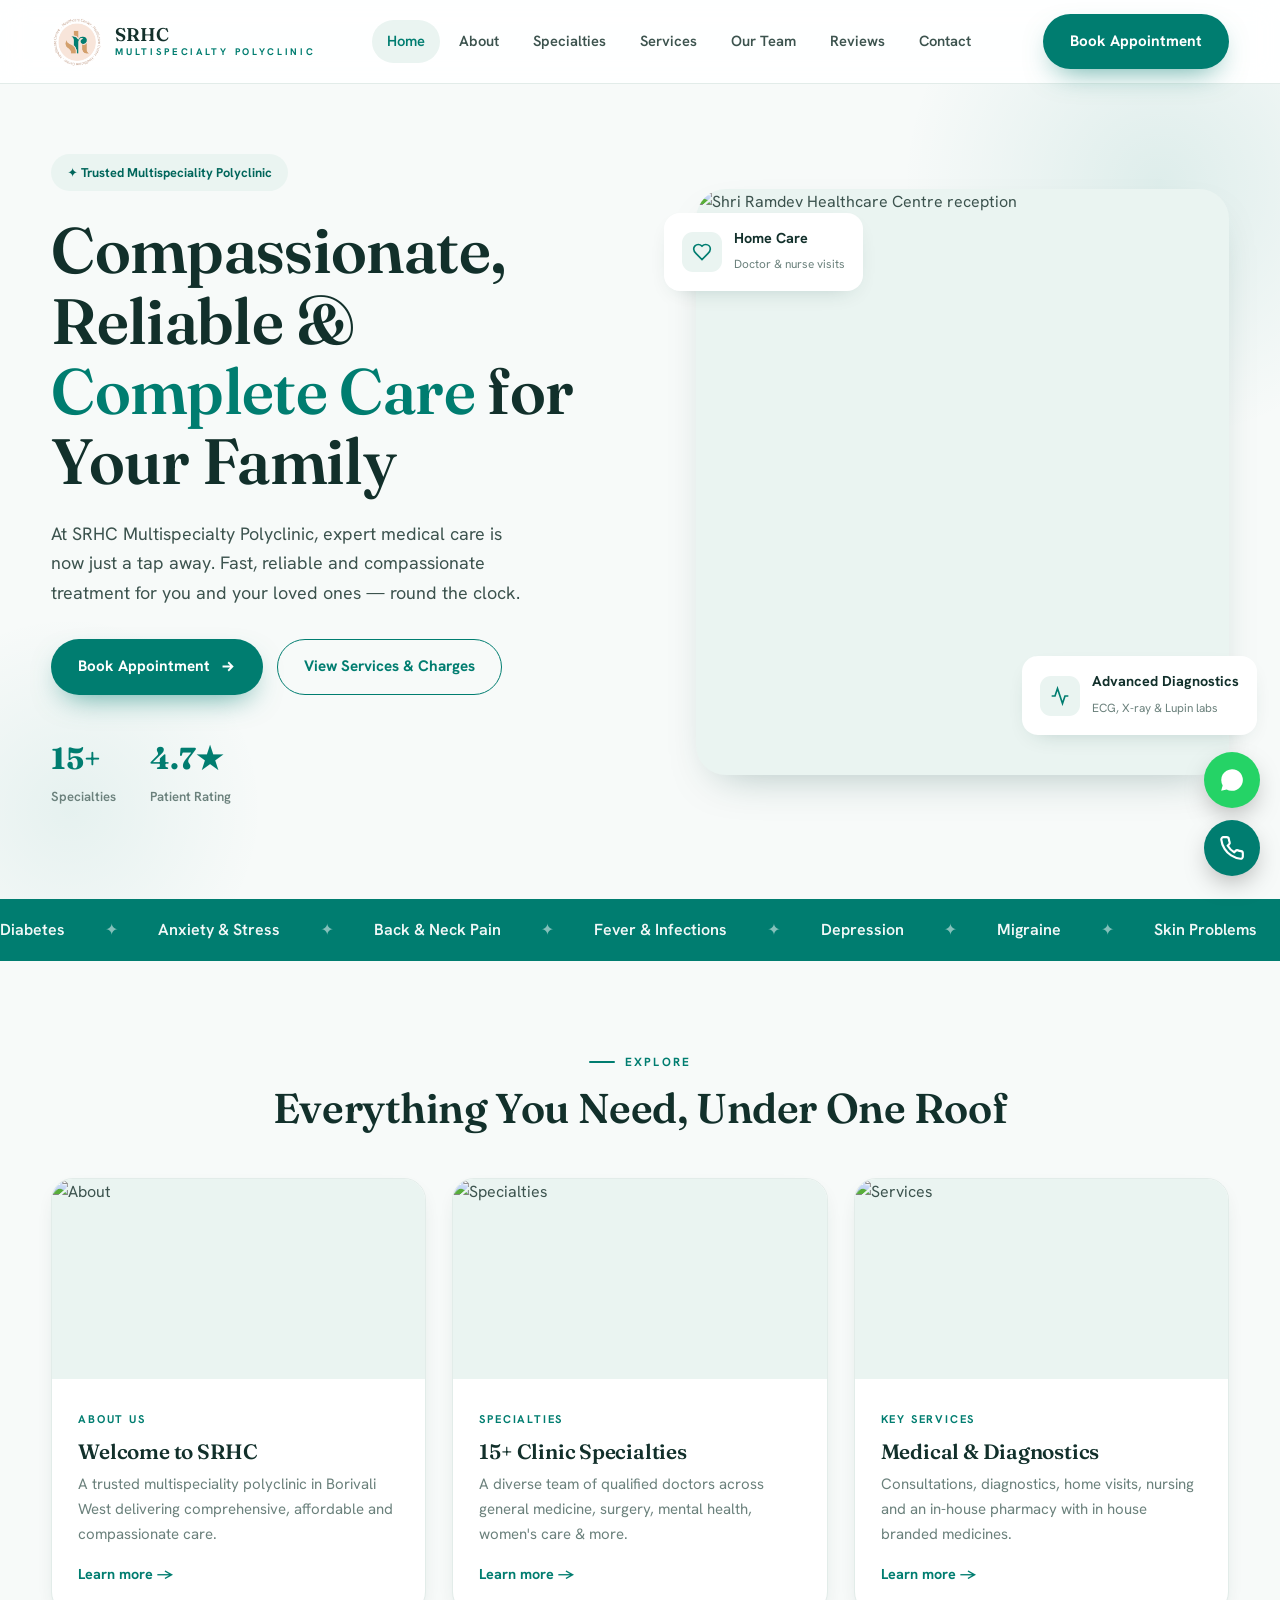
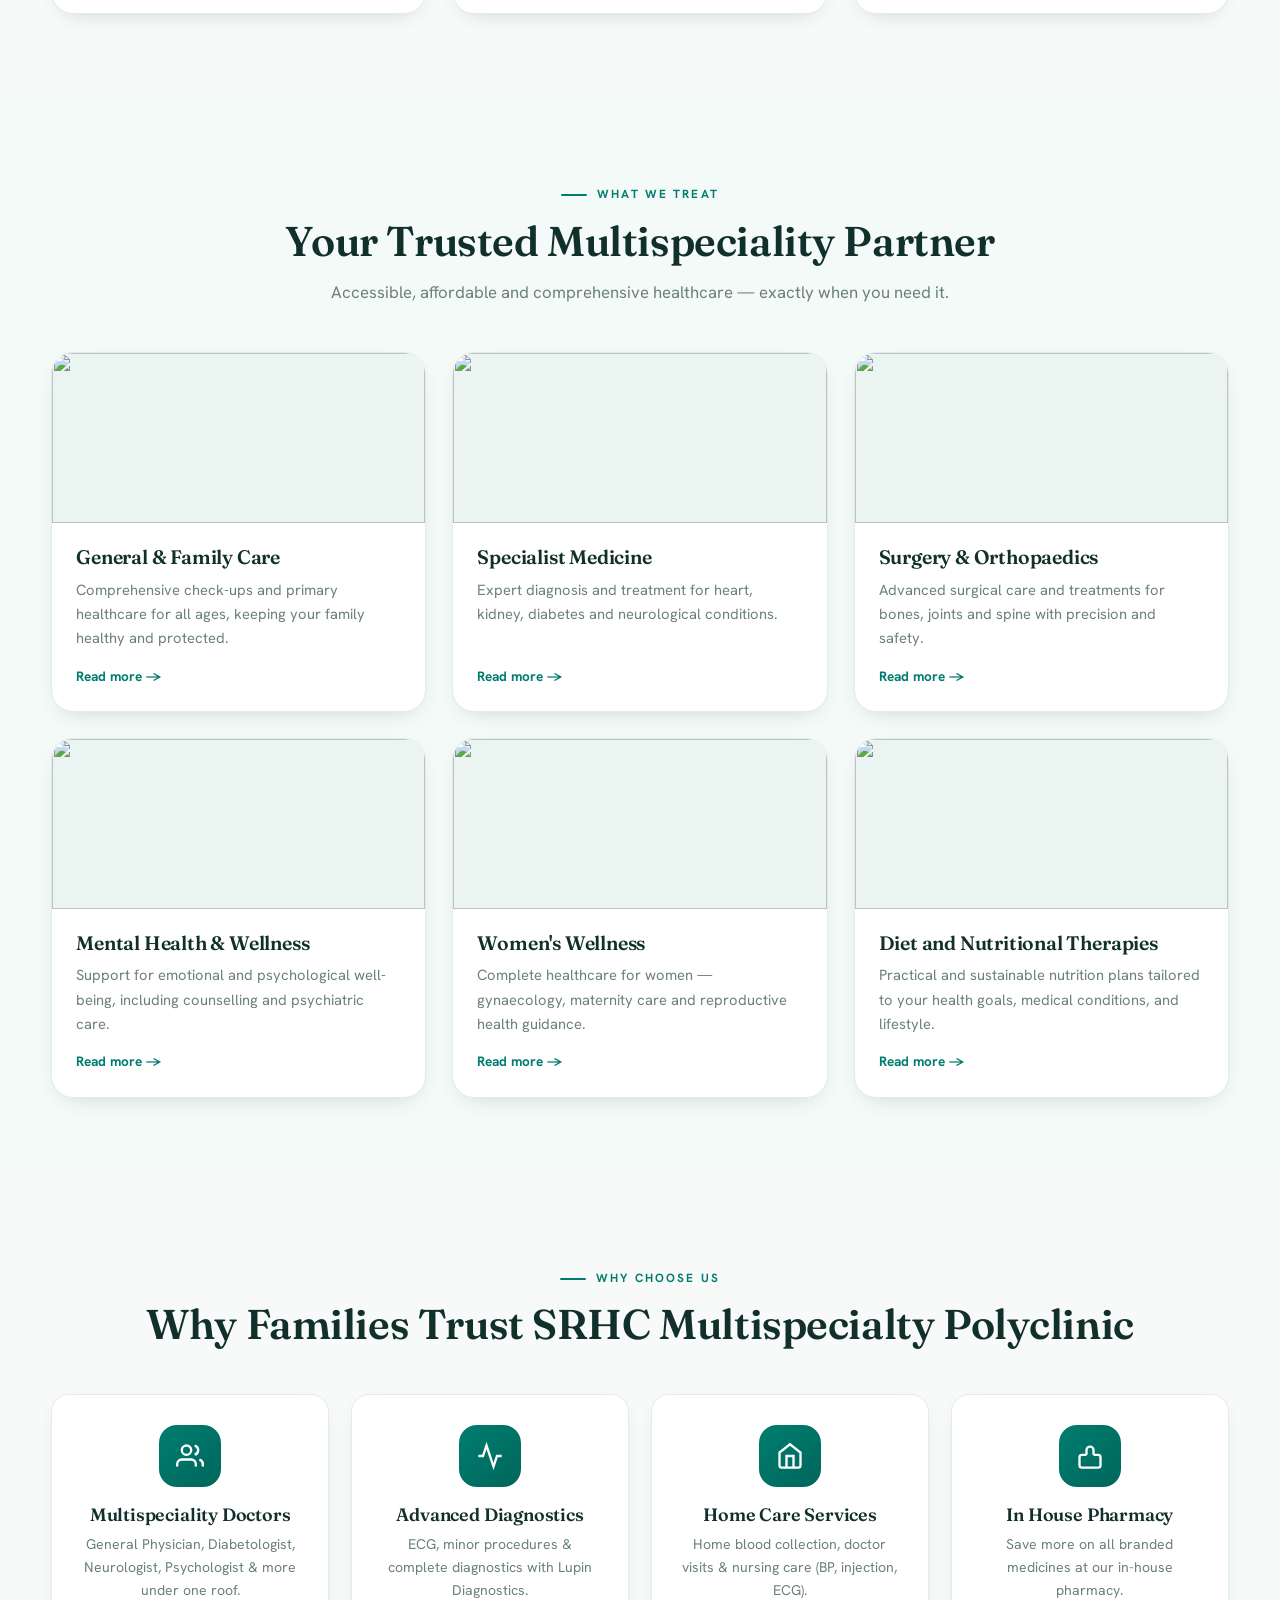
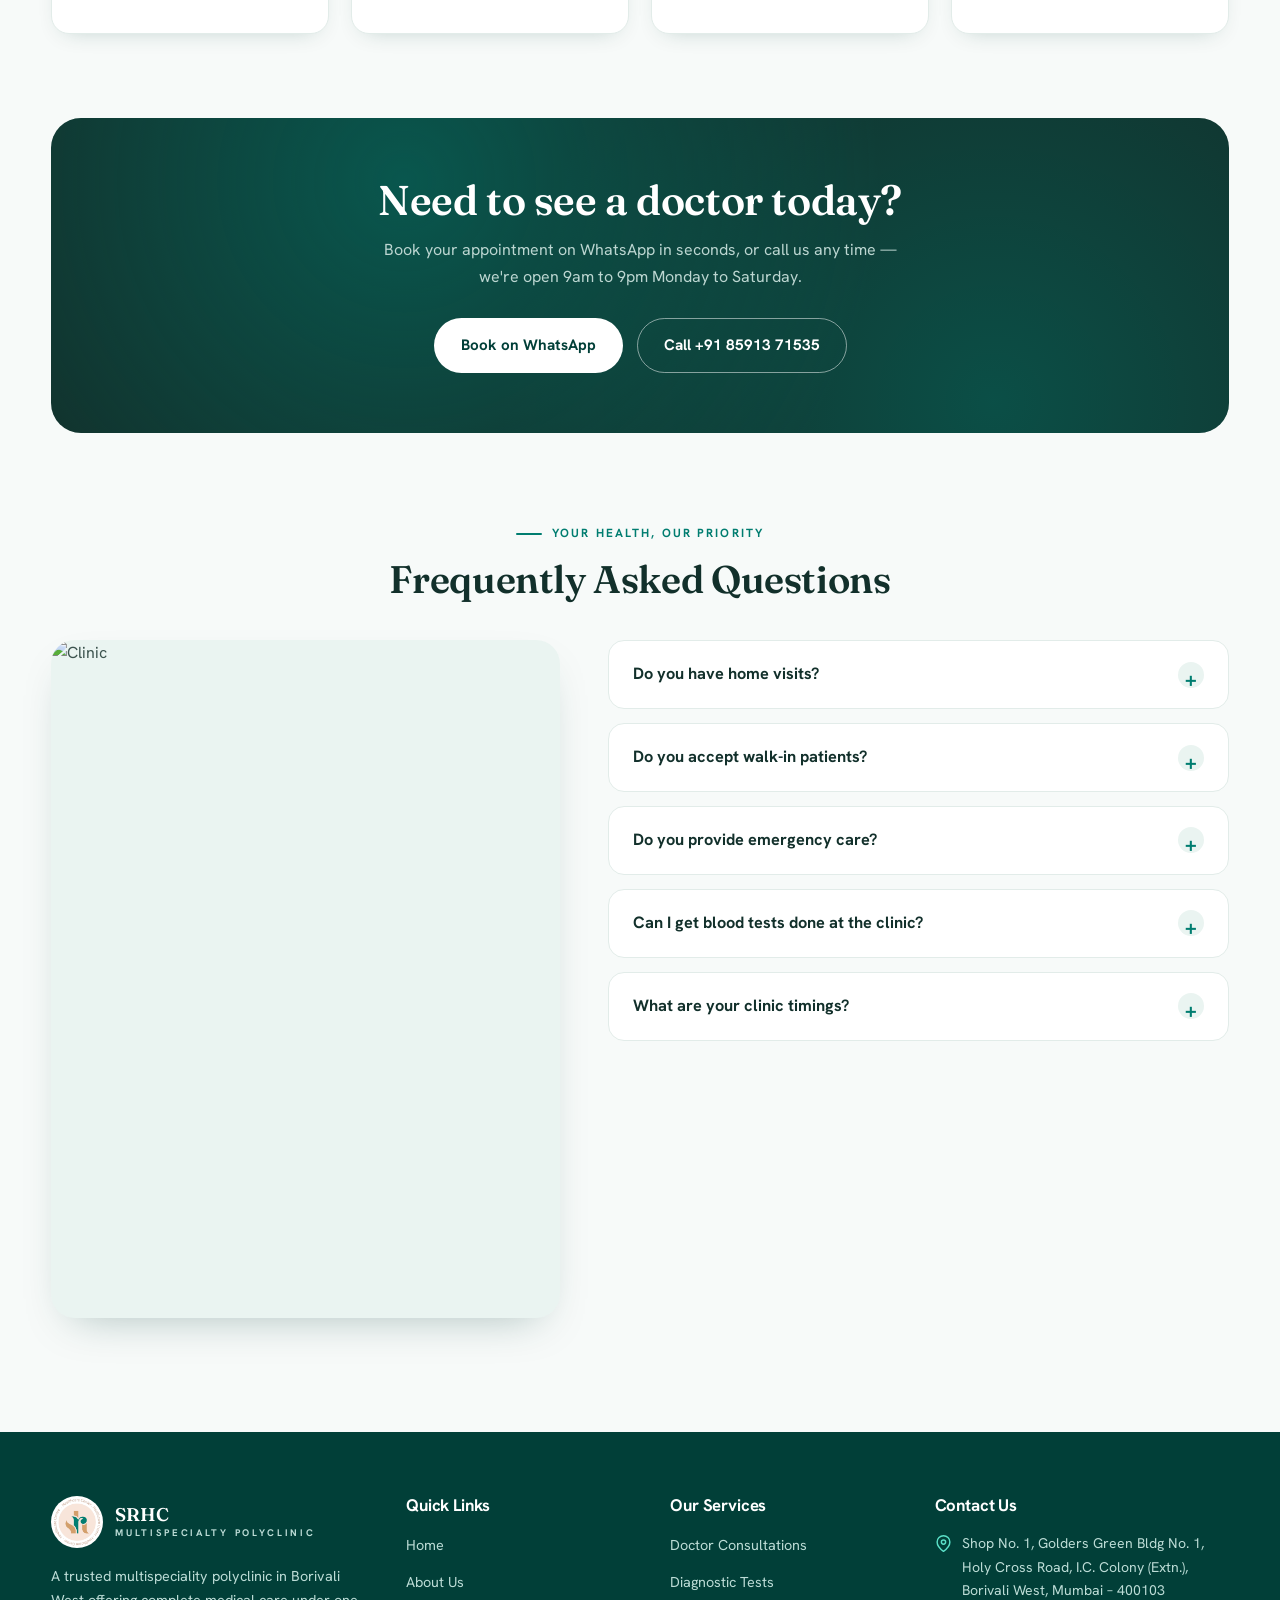
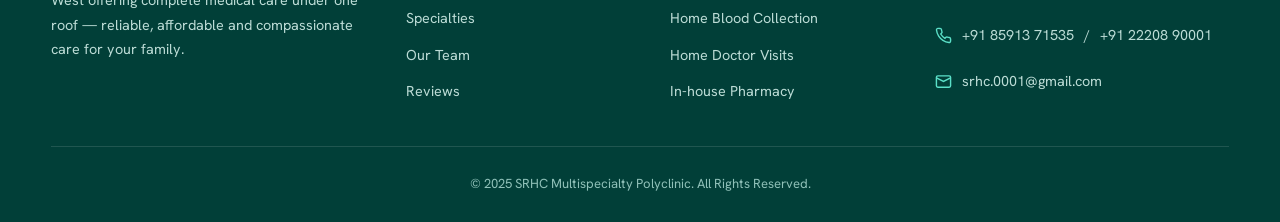
==== commit 13714d7b: "added new images compress" ====
--- a/srhc-website/index.html
+++ b/srhc-website/index.html
@@ -61,7 +61,8 @@
             </div>
           </div>
           <div class="hero-visual reveal">
-            <div class="frame"><img src="http://srhc.life/wp-content/uploads/2025/12/MG_7971-scaled.jpg"
+            <div class="frame"><img
+                src="https://raw.githubusercontent.com/bhaveshpatil21/SRHC-final/refs/heads/main/srhc-website/assets/Images/_MG_7971.JPG"
                 alt="Shri Ramdev Healthcare Centre reception" loading="eager"></div>
             <div class="float-card fc1">
               <div class="ic"><svg viewBox="0 0 24 24" fill="none" stroke="currentColor" stroke-width="2">
@@ -101,7 +102,9 @@
           </div>
           <div class="grid-3">
             <a href="about.html" class="intro-card reveal">
-              <div class="ph"><img src="http://srhc.life/wp-content/uploads/2025/12/MG_7971-scaled.jpg" alt="About">
+              <div class="ph"><img
+                  src="https://raw.githubusercontent.com/bhaveshpatil21/SRHC-final/refs/heads/main/srhc-website/assets/Images/_MG_7997.JPG"
+                  alt="About">
               </div>
               <div class="bd"><span class="tag">About Us</span>
                 <h3>Welcome to SRHC</h3>
@@ -110,7 +113,8 @@
               </div>
             </a>
             <a href="specialties.html" class="intro-card reveal">
-              <div class="ph"><img src="http://srhc.life/wp-content/uploads/2025/12/MG_8005-scaled.jpg"
+              <div class="ph"><img
+                  src="https://raw.githubusercontent.com/bhaveshpatil21/SRHC-final/refs/heads/main/srhc-website/assets/Images/_MG_8037.JPG"
                   alt="Specialties"></div>
               <div class="bd"><span class="tag">Specialties</span>
                 <h3>15+ Clinic Specialties</h3>
@@ -123,7 +127,7 @@
               </div>
               <div class="bd"><span class="tag">Key Services</span>
                 <h3>Medical &amp; Diagnostics</h3>
-                <p>Consultations, diagnostics, home visits, nursing and an in-house pharmacy with 15% off branded
+                <p>Consultations, diagnostics, home visits, nursing and an in-house pharmacy with in house branded
                   medicines.</p><span class="more">Learn more →</span>
               </div>
             </a>
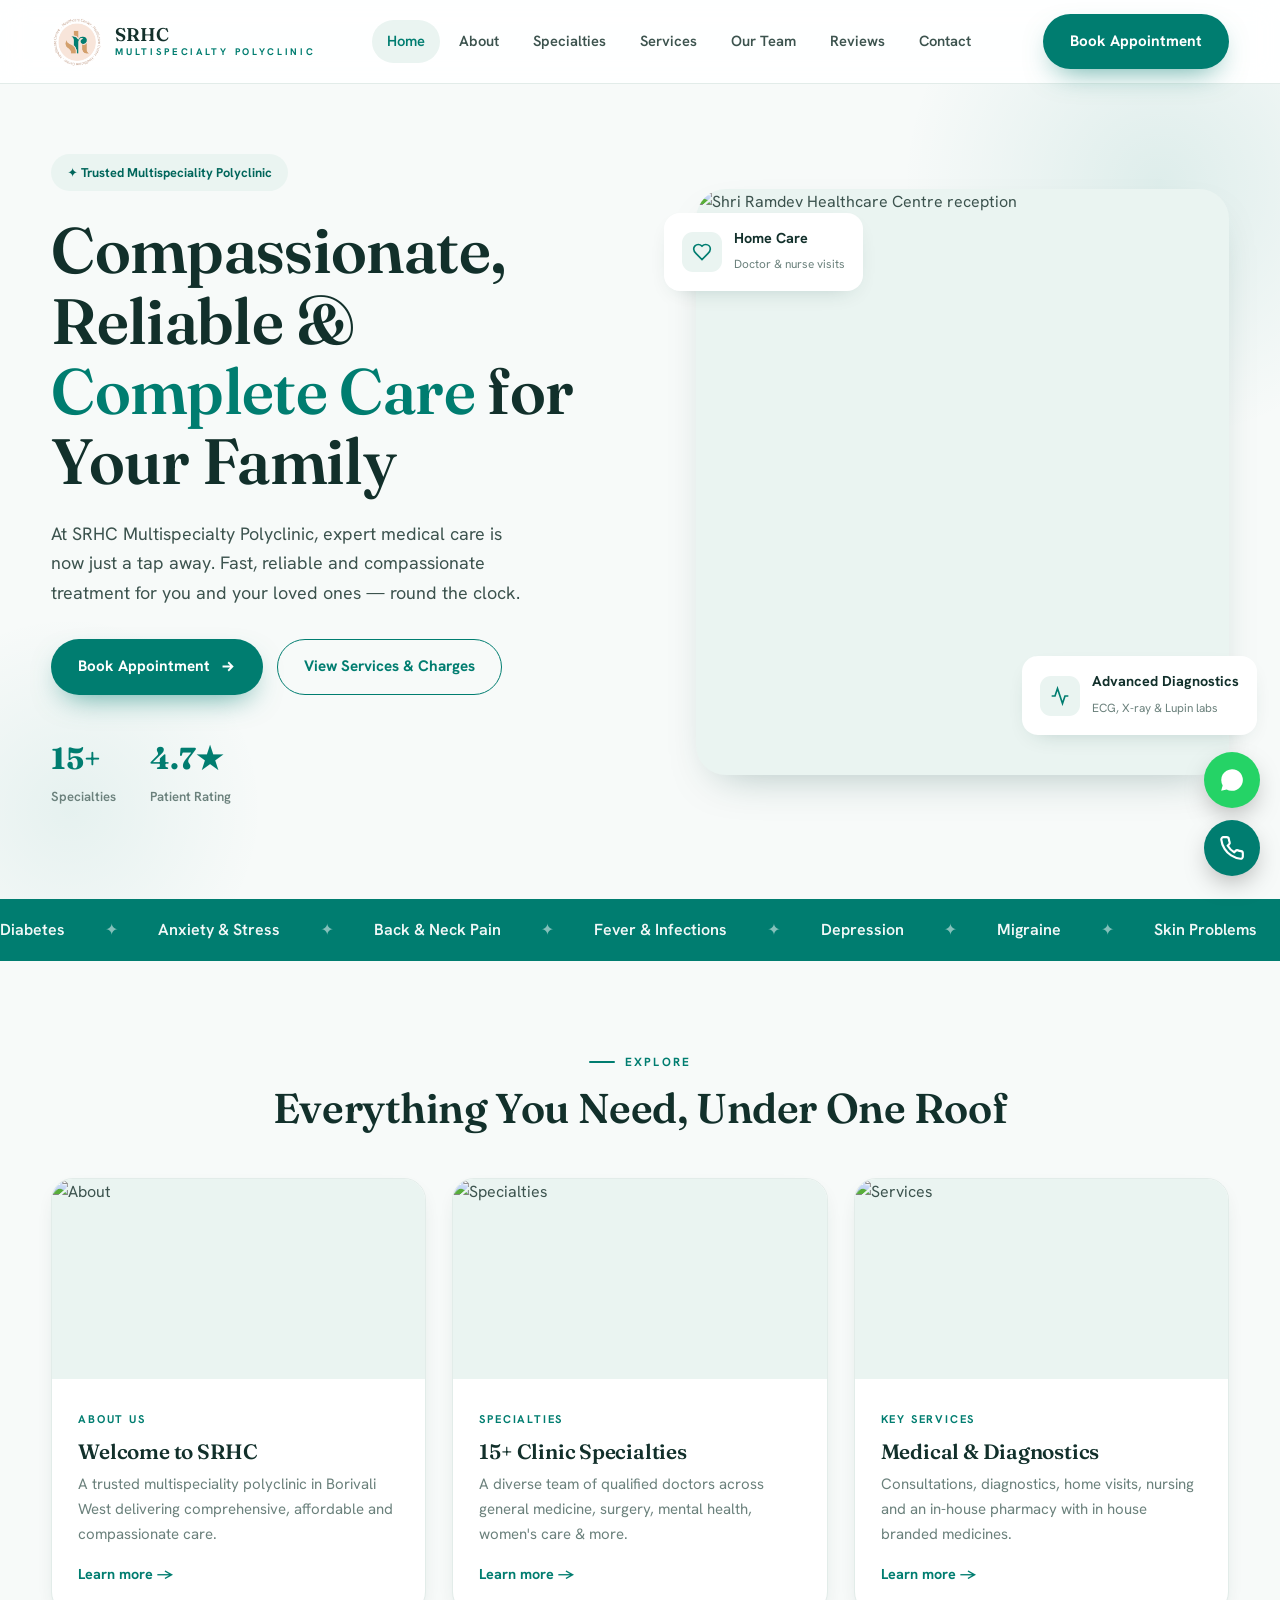
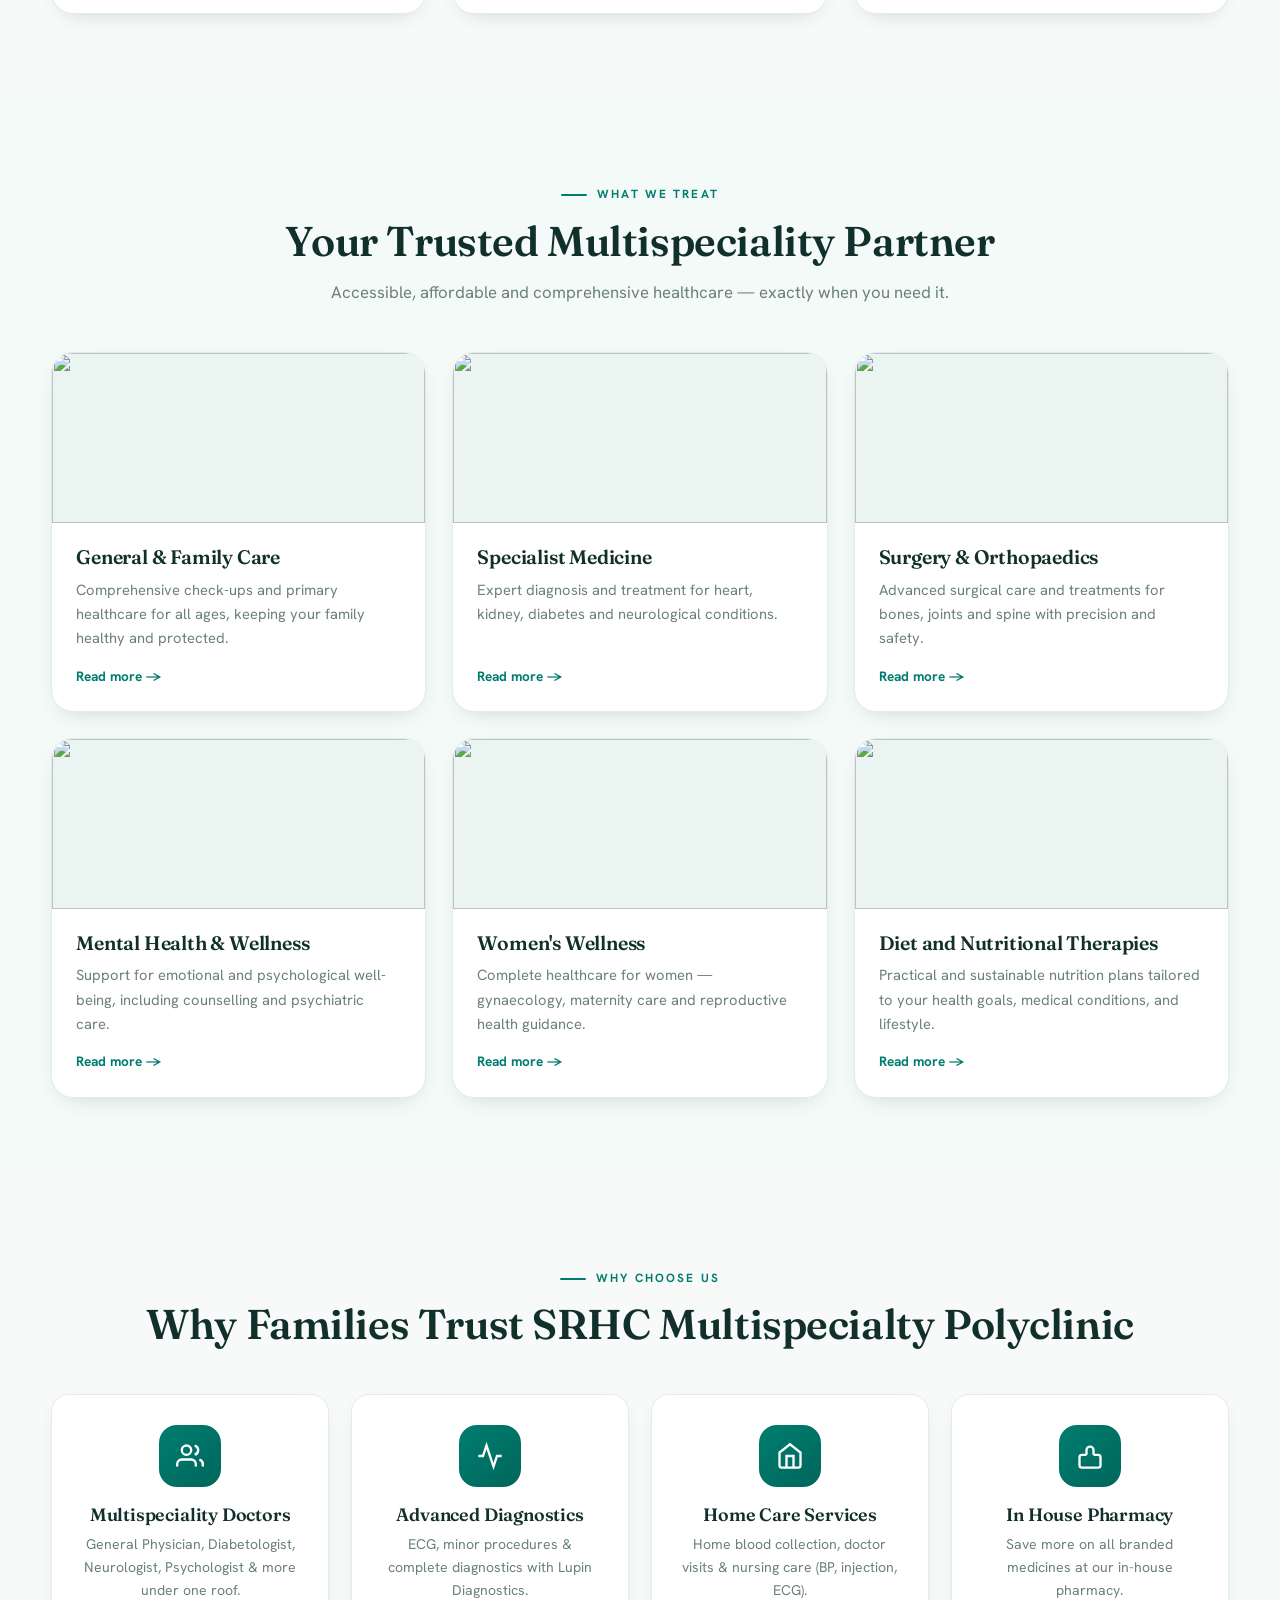
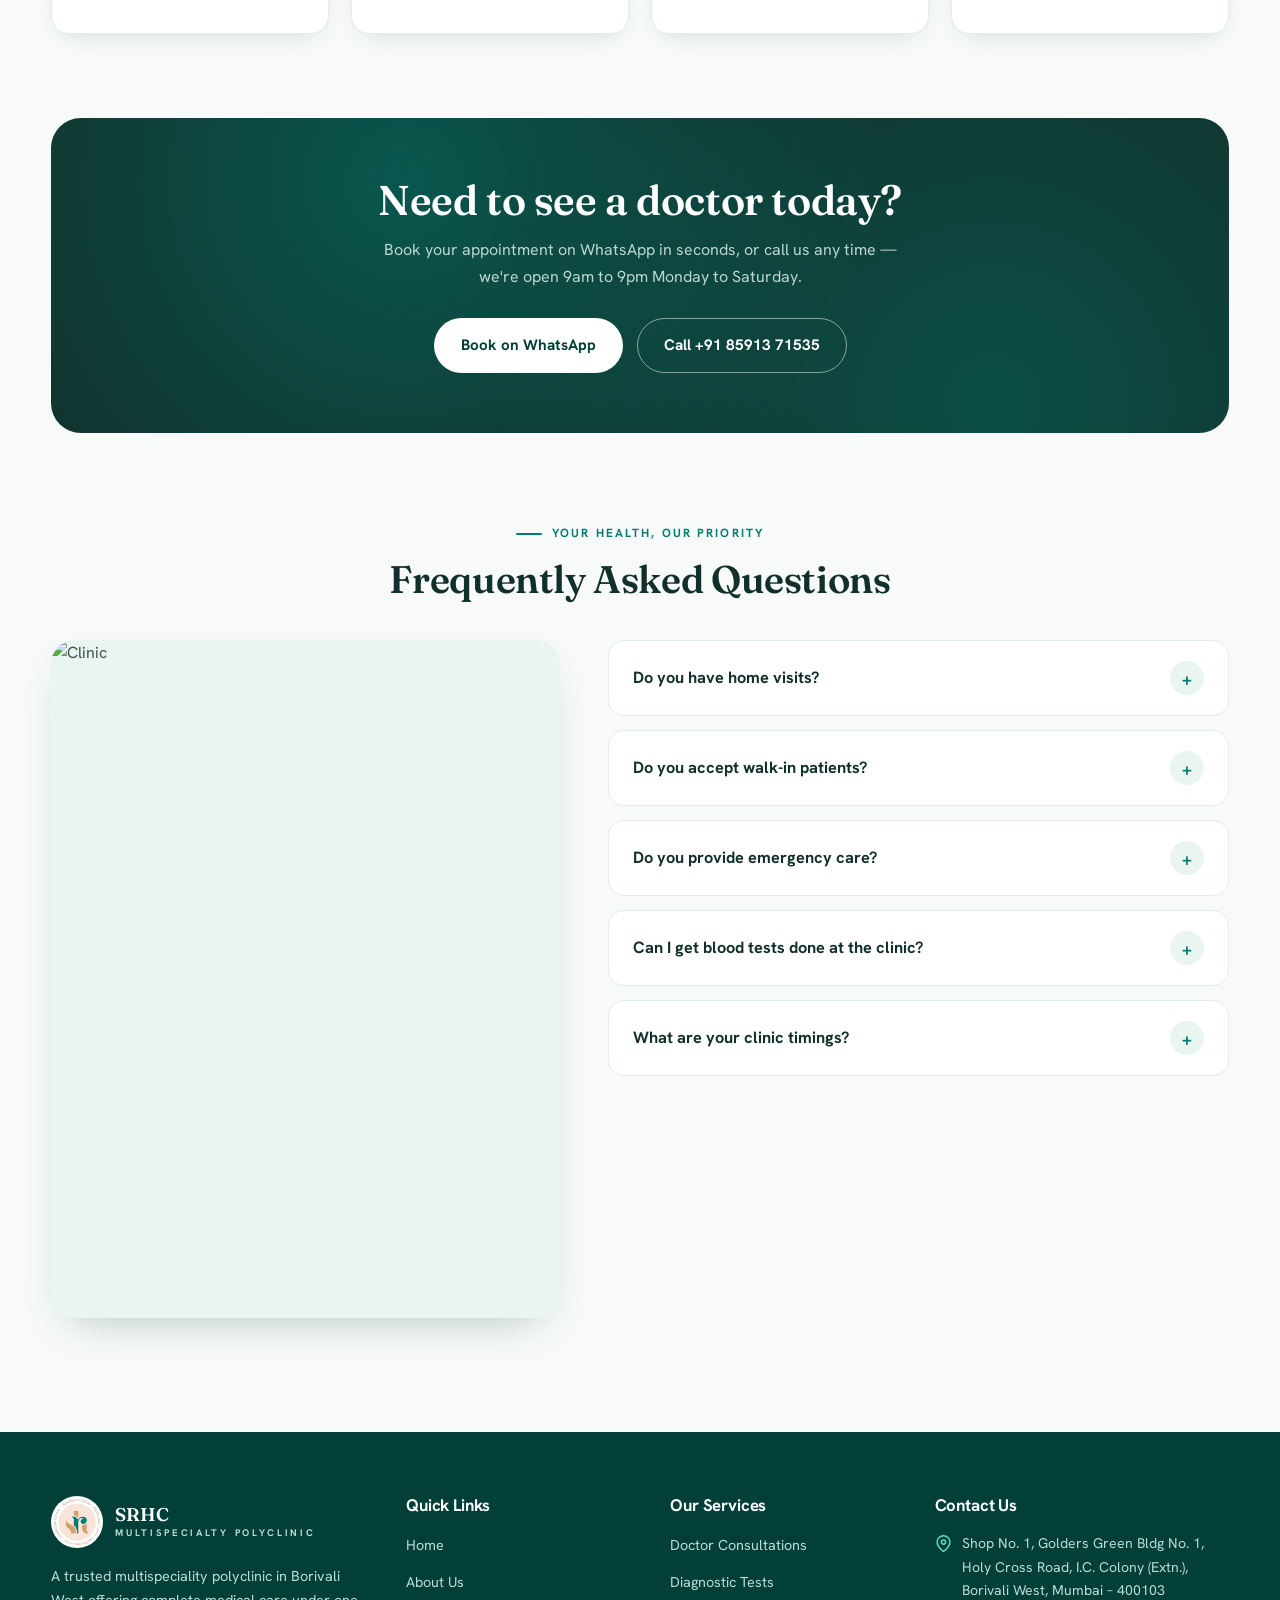
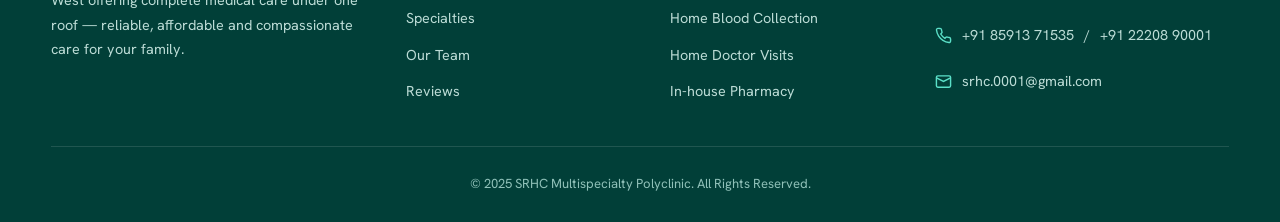
==== commit 021d5788: "updated Images URL" ====
--- a/srhc-website/index.html
+++ b/srhc-website/index.html
@@ -62,7 +62,7 @@
           </div>
           <div class="hero-visual reveal">
             <div class="frame"><img
-                src="https://raw.githubusercontent.com/bhaveshpatil21/SRHC-final/refs/heads/main/srhc-website/assets/Images/_MG_7971.JPG"
+                src="https://raw.githubusercontent.com/bhaveshpatil21/SRHC-final/refs/heads/main/srhc-website/assets/Images/_MG_7975.jpg"
                 alt="Shri Ramdev Healthcare Centre reception" loading="eager"></div>
             <div class="float-card fc1">
               <div class="ic"><svg viewBox="0 0 24 24" fill="none" stroke="currentColor" stroke-width="2">
@@ -114,7 +114,7 @@
             </a>
             <a href="specialties.html" class="intro-card reveal">
               <div class="ph"><img
-                  src="https://raw.githubusercontent.com/bhaveshpatil21/SRHC-final/refs/heads/main/srhc-website/assets/Images/_MG_8037.JPG"
+                  src="https://raw.githubusercontent.com/bhaveshpatil21/SRHC-final/refs/heads/main/srhc-website/assets/Images/_MG_8005.JPG"
                   alt="Specialties"></div>
               <div class="bd"><span class="tag">Specialties</span>
                 <h3>15+ Clinic Specialties</h3>
@@ -123,7 +123,9 @@
               </div>
             </a>
             <a href="services.html" class="intro-card reveal">
-              <div class="ph"><img src="http://srhc.life/wp-content/uploads/2025/12/MG_7965-scaled.jpg" alt="Services">
+              <div class="ph"><img
+                  src="https://raw.githubusercontent.com/bhaveshpatil21/SRHC-final/refs/heads/main/srhc-website/assets/Images/_MG_8026.jpg"
+                  alt="Services">
               </div>
               <div class="bd"><span class="tag">Key Services</span>
                 <h3>Medical &amp; Diagnostics</h3>
@@ -146,7 +148,9 @@
           </div>
           <div class="grid-3">
             <a href="specialties.html" class="care-card reveal">
-              <div class="ph"><img src="http://srhc.life/wp-content/uploads/2025/12/General-Physician-Blog.webp" alt="">
+              <div class="ph"><img
+                  src="https://raw.githubusercontent.com/bhaveshpatil21/SRHC-final/refs/heads/main/srhc-website/assets/Images/doctor-vaccinating-little-girl-that-s-supported-by-her-mother.jpg"
+                  alt="">
               </div>
               <div class="bd">
                 <h3>General &amp; Family Care</h3>
@@ -155,7 +159,9 @@
               </div>
             </a>
             <a href="specialties.html" class="care-card reveal">
-              <div class="ph"><img src="http://srhc.life/wp-content/uploads/2025/12/internal-medicine-1.jpg" alt="">
+              <div class="ph"><img
+                  src="https://raw.githubusercontent.com/bhaveshpatil21/SRHC-final/refs/heads/main/srhc-website/assets/Images/_MG_7965.JPG"
+                  alt="">
               </div>
               <div class="bd">
                 <h3>Specialist Medicine</h3>
@@ -165,7 +171,7 @@
             </a>
             <a href="specialties.html" class="care-card reveal">
               <div class="ph"><img
-                  src="http://srhc.life/wp-content/uploads/2025/12/orthopedic-surgery-covered-by-health-insurance-plan.webp"
+                  src="https://raw.githubusercontent.com/bhaveshpatil21/SRHC-final/refs/heads/main/srhc-website/assets/Images/close-up-man-s-leg-cast-blue-splint-after-bandaging-hospital.jpg"
                   alt=""></div>
               <div class="bd">
                 <h3>Surgery &amp; Orthopaedics</h3>
@@ -174,7 +180,9 @@
               </div>
             </a>
             <a href="specialties.html" class="care-card reveal">
-              <div class="ph"><img src="http://srhc.life/wp-content/uploads/2025/12/mentalwellness.webp" alt=""></div>
+              <div class="ph"><img
+                  src="https://raw.githubusercontent.com/bhaveshpatil21/SRHC-final/refs/heads/main/srhc-website/assets/Images/medium-shot-people-couple-s-therapy.jpg"
+                  alt=""></div>
               <div class="bd">
                 <h3>Mental Health &amp; Wellness</h3>
                 <p>Support for emotional and psychological well-being, including counselling and psychiatric care.</p>
@@ -182,7 +190,9 @@
               </div>
             </a>
             <a href="specialties.html" class="care-card reveal">
-              <div class="ph"><img src="http://srhc.life/wp-content/uploads/2025/12/images-1-1.jpg" alt=""></div>
+              <div class="ph"><img
+                  src="https://raw.githubusercontent.com/bhaveshpatil21/SRHC-final/refs/heads/main/srhc-website/assets/Images/gynecologist-talking-with-young-female-patient-medical-consultation-modern-clinic-patient-with-gynecologist-consultation-gynecological-office.jpg"
+                  alt=""></div>
               <div class="bd">
                 <h3>Women's Wellness</h3>
                 <p>Complete healthcare for women — gynaecology, maternity care and reproductive health guidance.</p>
@@ -190,7 +200,9 @@
               </div>
             </a>
             <a href="specialties.html" class="care-card reveal">
-              <div class="ph"><img src="http://srhc.life/wp-content/uploads/2025/12/images-2-1.jpg" alt=""></div>
+              <div class="ph"><img
+                  src="https://raw.githubusercontent.com/bhaveshpatil21/SRHC-final/refs/heads/main/srhc-website/assets/Images/medium-shot-doctor-showing-results-patient.jpg"
+                  alt=""></div>
               <div class="bd">
                 <h3>Diet and Nutritional Therapies</h3>
                 <p>Practical and sustainable nutrition plans tailored to your health goals, medical conditions, and
@@ -271,7 +283,8 @@
             <h2 style="font-size:clamp(1.9rem,3.6vw,2.4rem);margin-top:14px">Frequently Asked Questions</h2>
           </div>
           <div class="faq-wrap">
-            <div class="faq-img reveal"><img src="http://srhc.life/wp-content/uploads/2025/12/MG_8035-scaled.jpg"
+            <div class="faq-img reveal"><img
+                src="https://raw.githubusercontent.com/bhaveshpatil21/SRHC-final/refs/heads/main/srhc-website/assets/Images/pexels-leeloothefirst-5428825.jpg"
                 alt="Clinic"></div>
             <div class="reveal" id="faqList">
               <div class="faq-item">
--- a/srhc-website/assets/style.css
+++ b/srhc-website/assets/style.css
@@ -1346,14 +1346,14 @@
 }
 
 .faq-q .pm {
-  width: 26px;
-  height: 26px;
+  width: 34px;
+  height: 34px;
   border-radius: 50%;
   background: var(--green-tint);
   color: var(--green);
   display: grid;
   place-items: center;
-  font-size: 1.3rem;
+  font-size: 1.1rem;
   flex: none;
   transition: .3s
 }
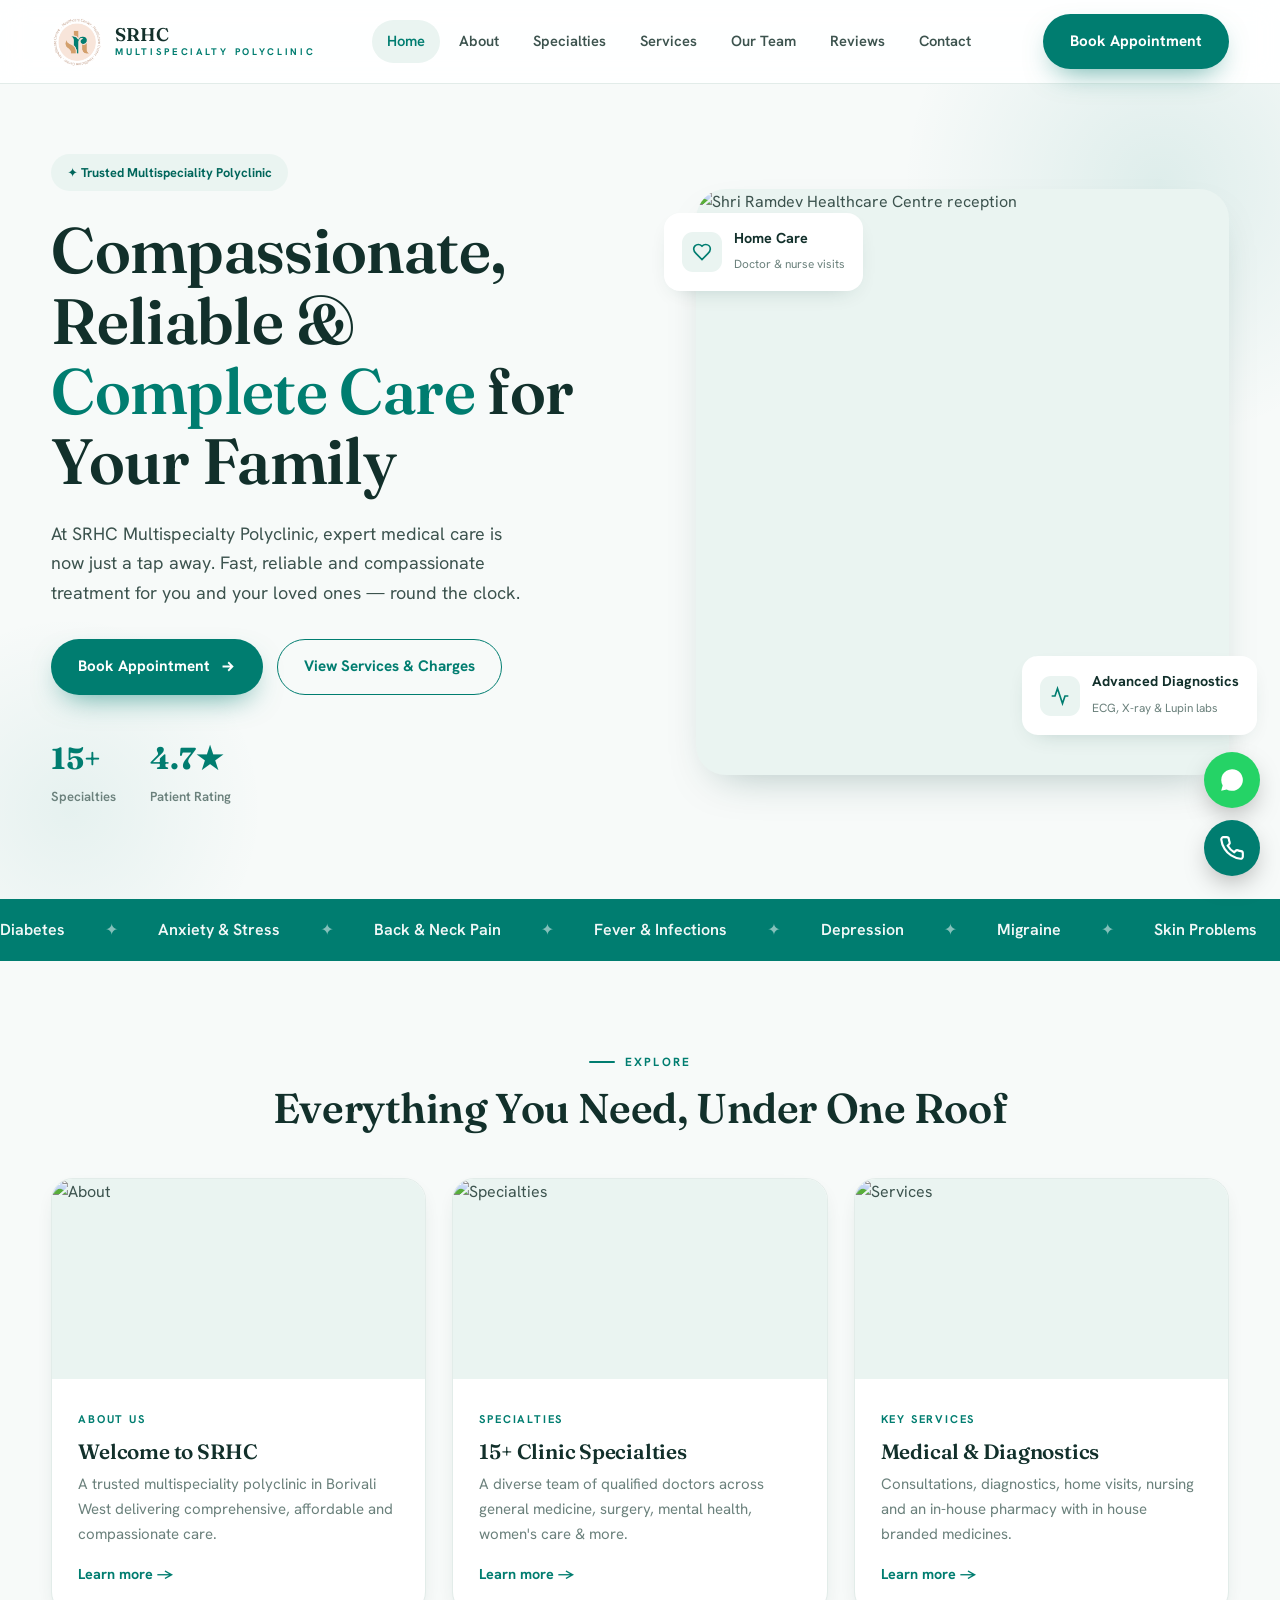
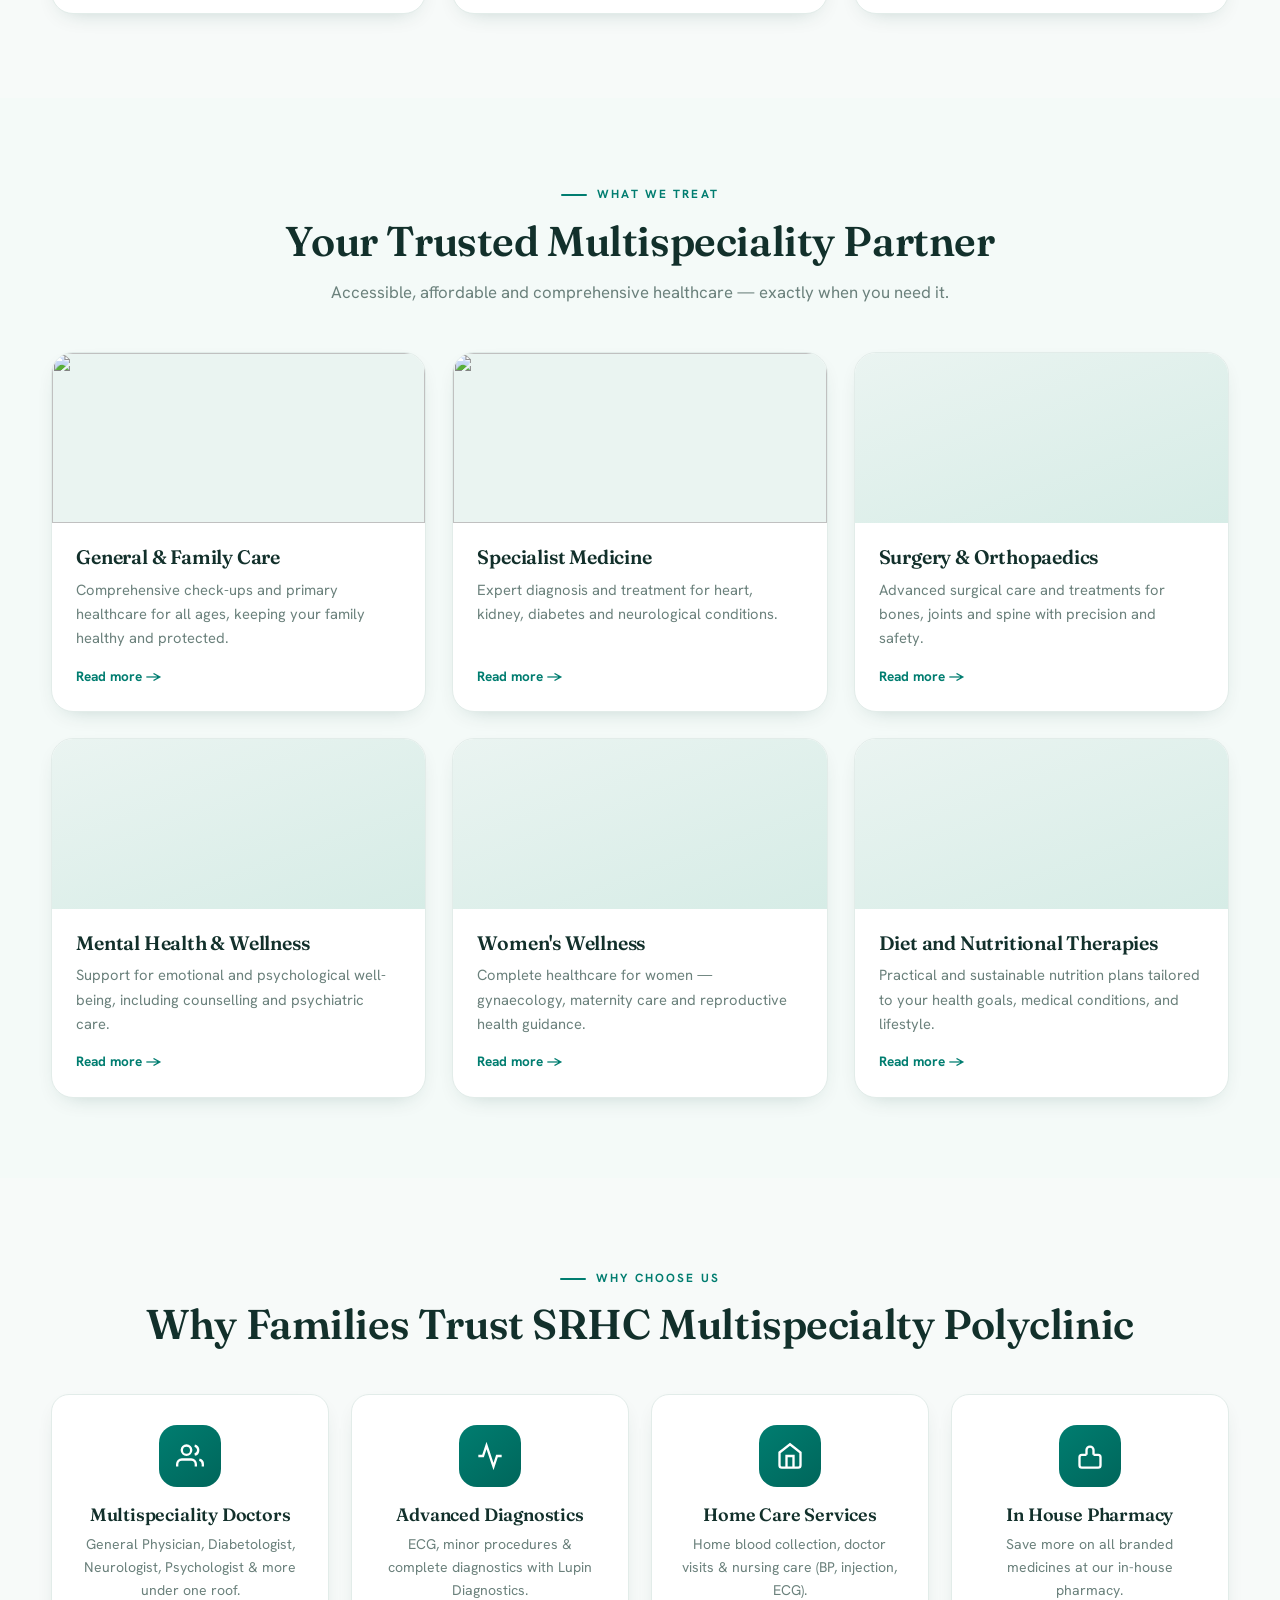
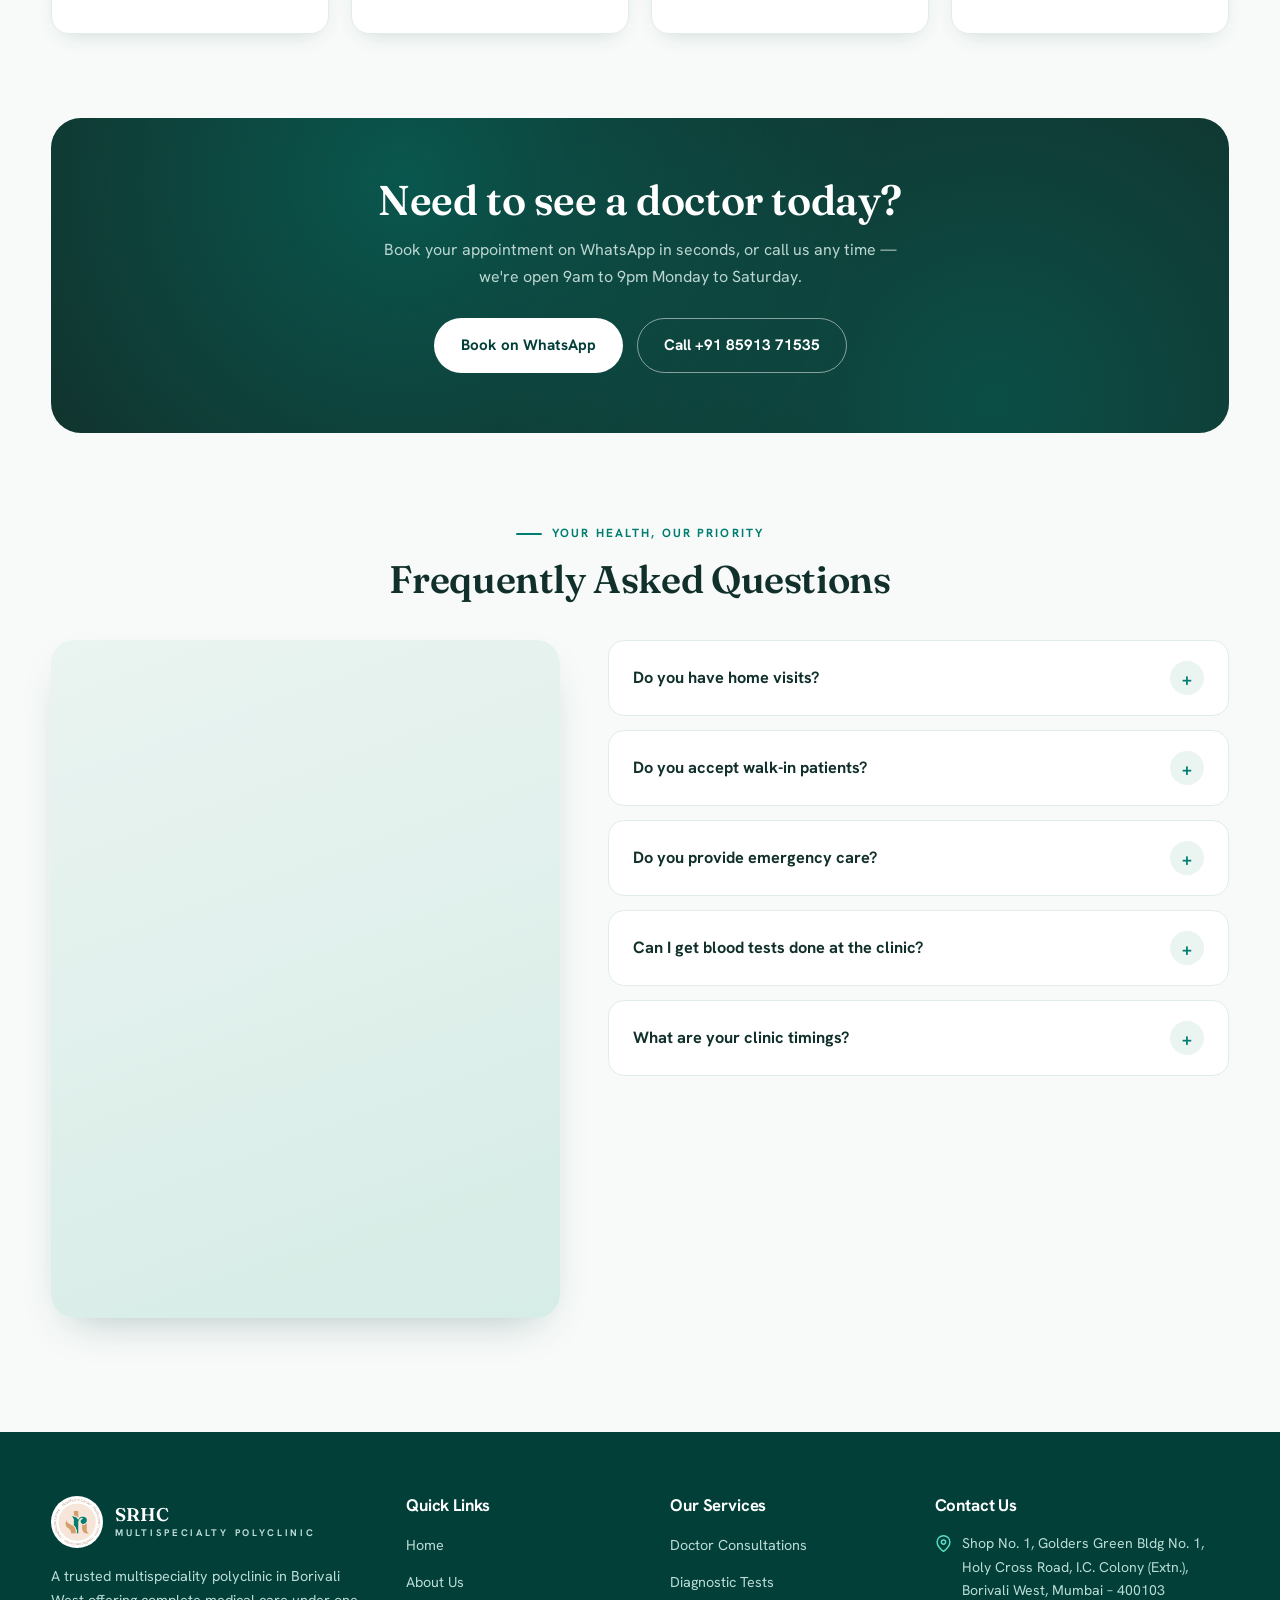
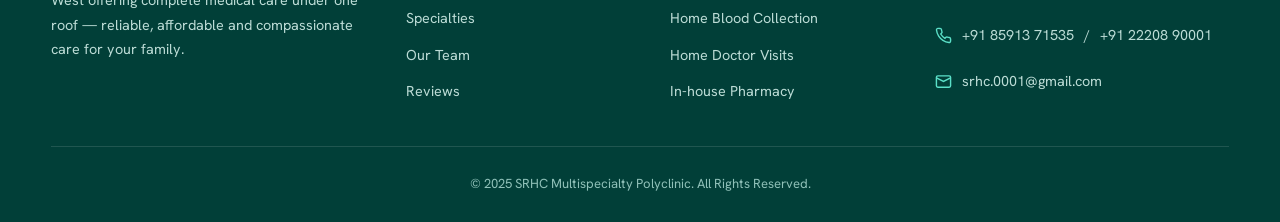
==== commit d271d23f: "updated meta tags" ====
--- a/srhc-website/index.html
+++ b/srhc-website/index.html
@@ -4,9 +4,10 @@
 <head>
   <meta charset="UTF-8" />
   <meta name="viewport" content="width=device-width, initial-scale=1.0" />
-  <title>Shri Ramdev Healthcare Centre — Multispeciality Polyclinic in Borivali West</title>
+  <title>Multispeciality Polyclinic in Borivali West - Diabetes Specialist, Neurologist, ECG & General Surgery - SRHC
+  </title>
   <meta name="description"
-    content="Shri Ramdev Healthcare Centre — a trusted 24/7 multispeciality polyclinic in Borivali West, Mumbai. Compassionate, reliable and complete care for your family." />
+    content="SRHC is a trusted multispeciality polyclinic in Borivali West with experienced specialist doctors offering diabetes care, neurology, orthopedics, gynaecology, ECG, endoscopy, general surgery, nutrition and more. Book the appointment now." />
   <link rel="preconnect" href="https://fonts.googleapis.com">
   <link rel="preconnect" href="https://fonts.gstatic.com" crossorigin>
   <link
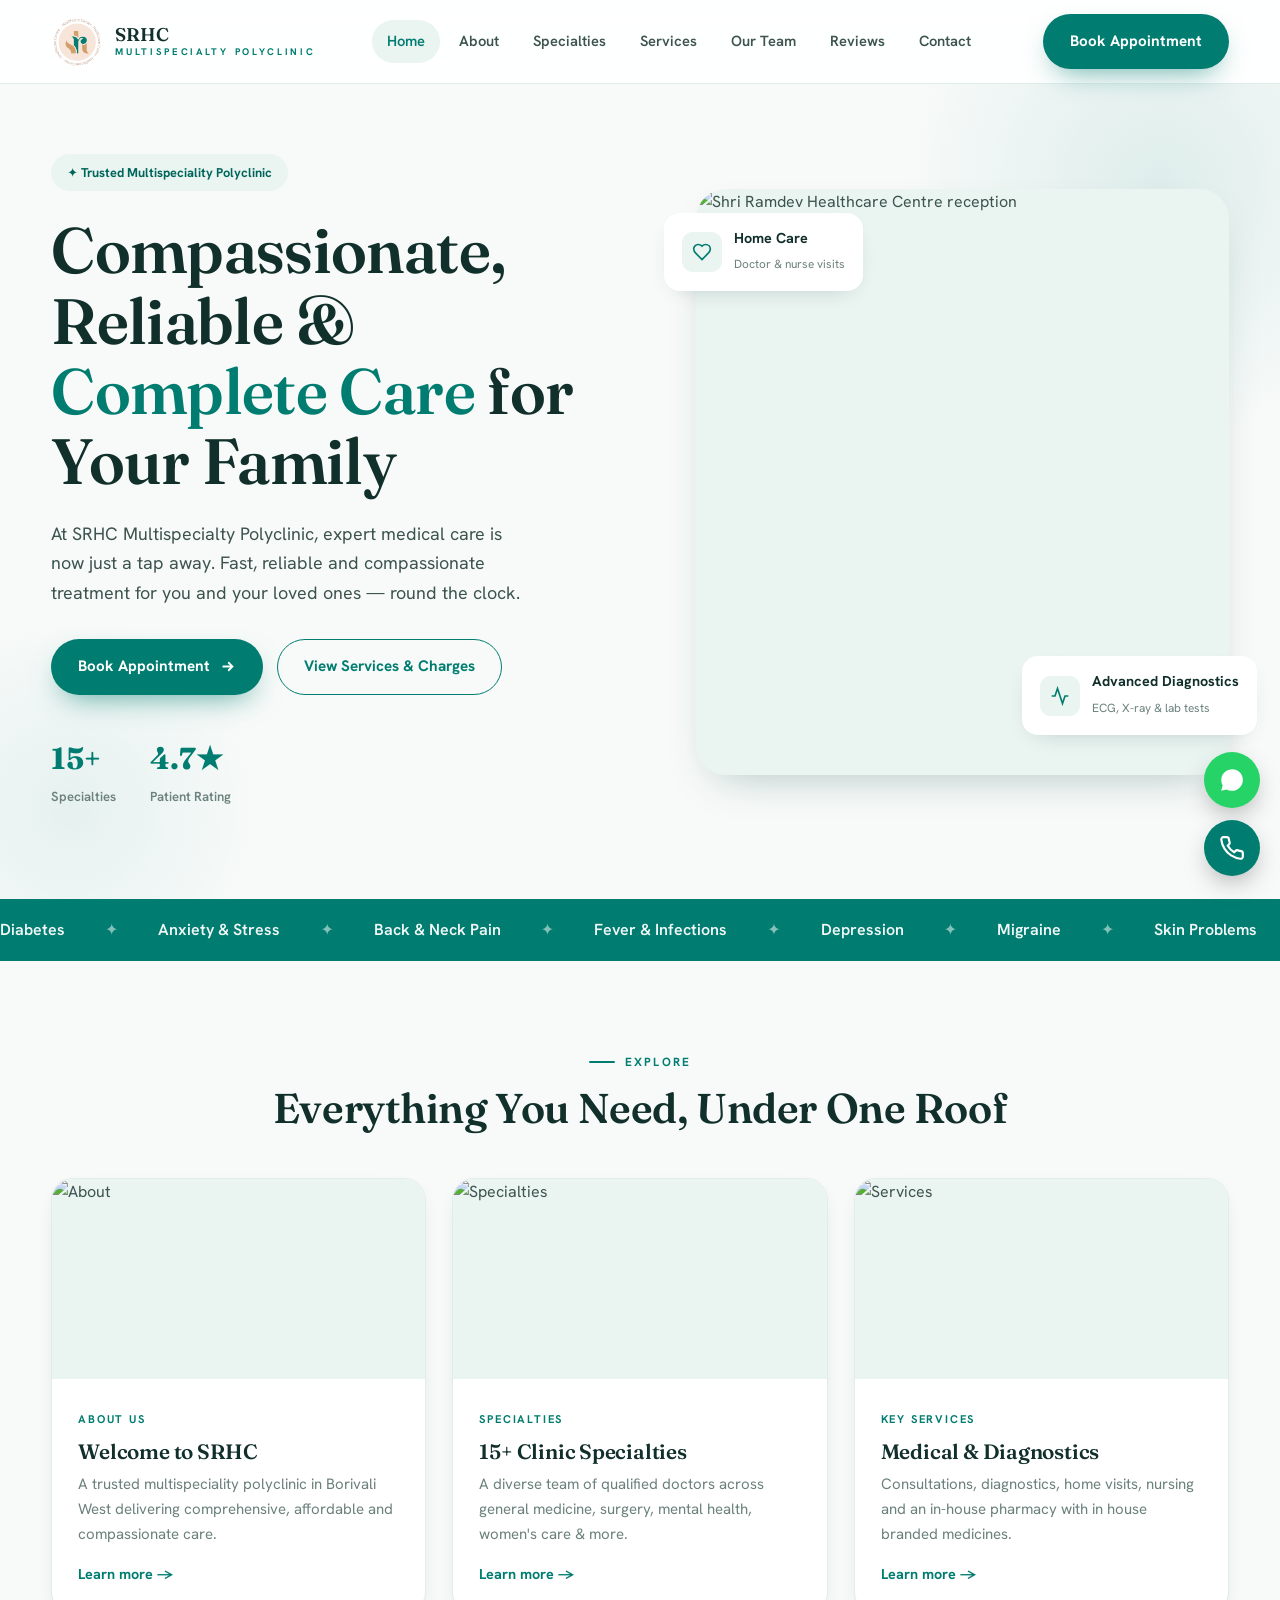
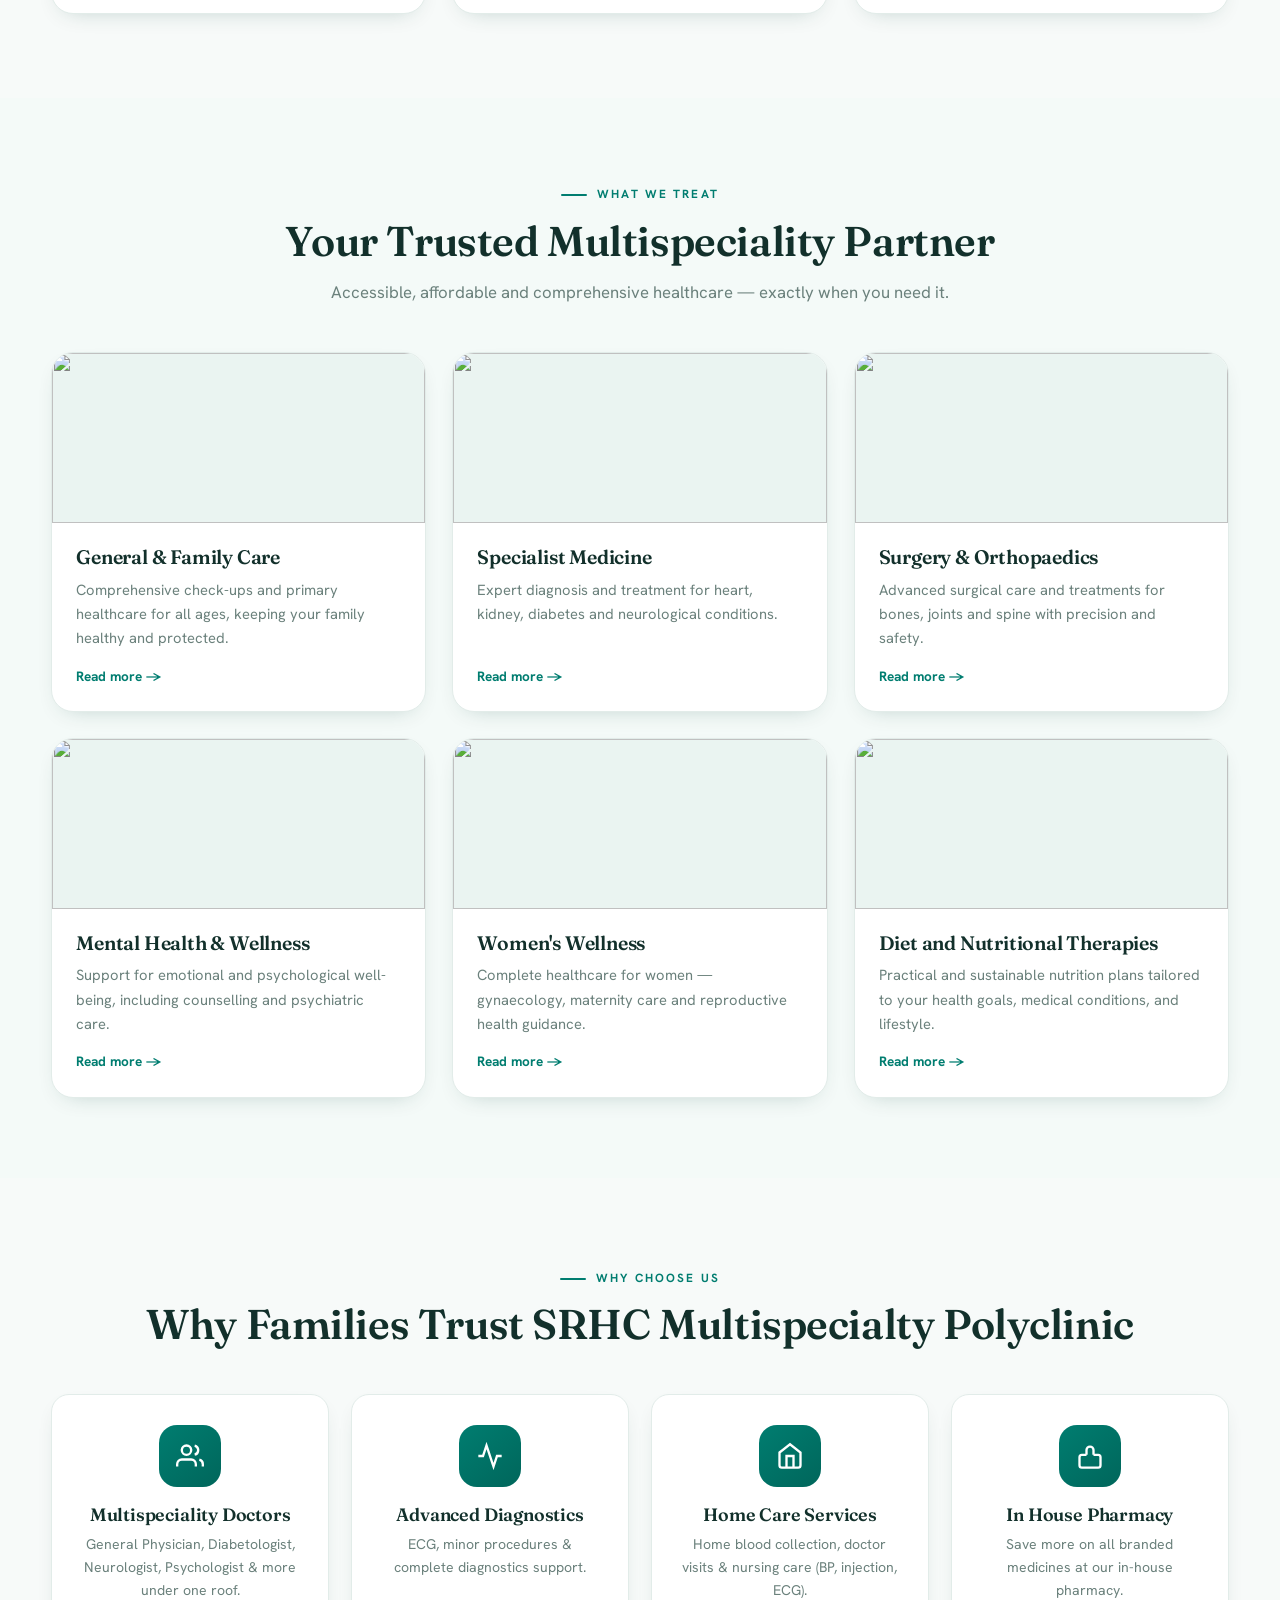
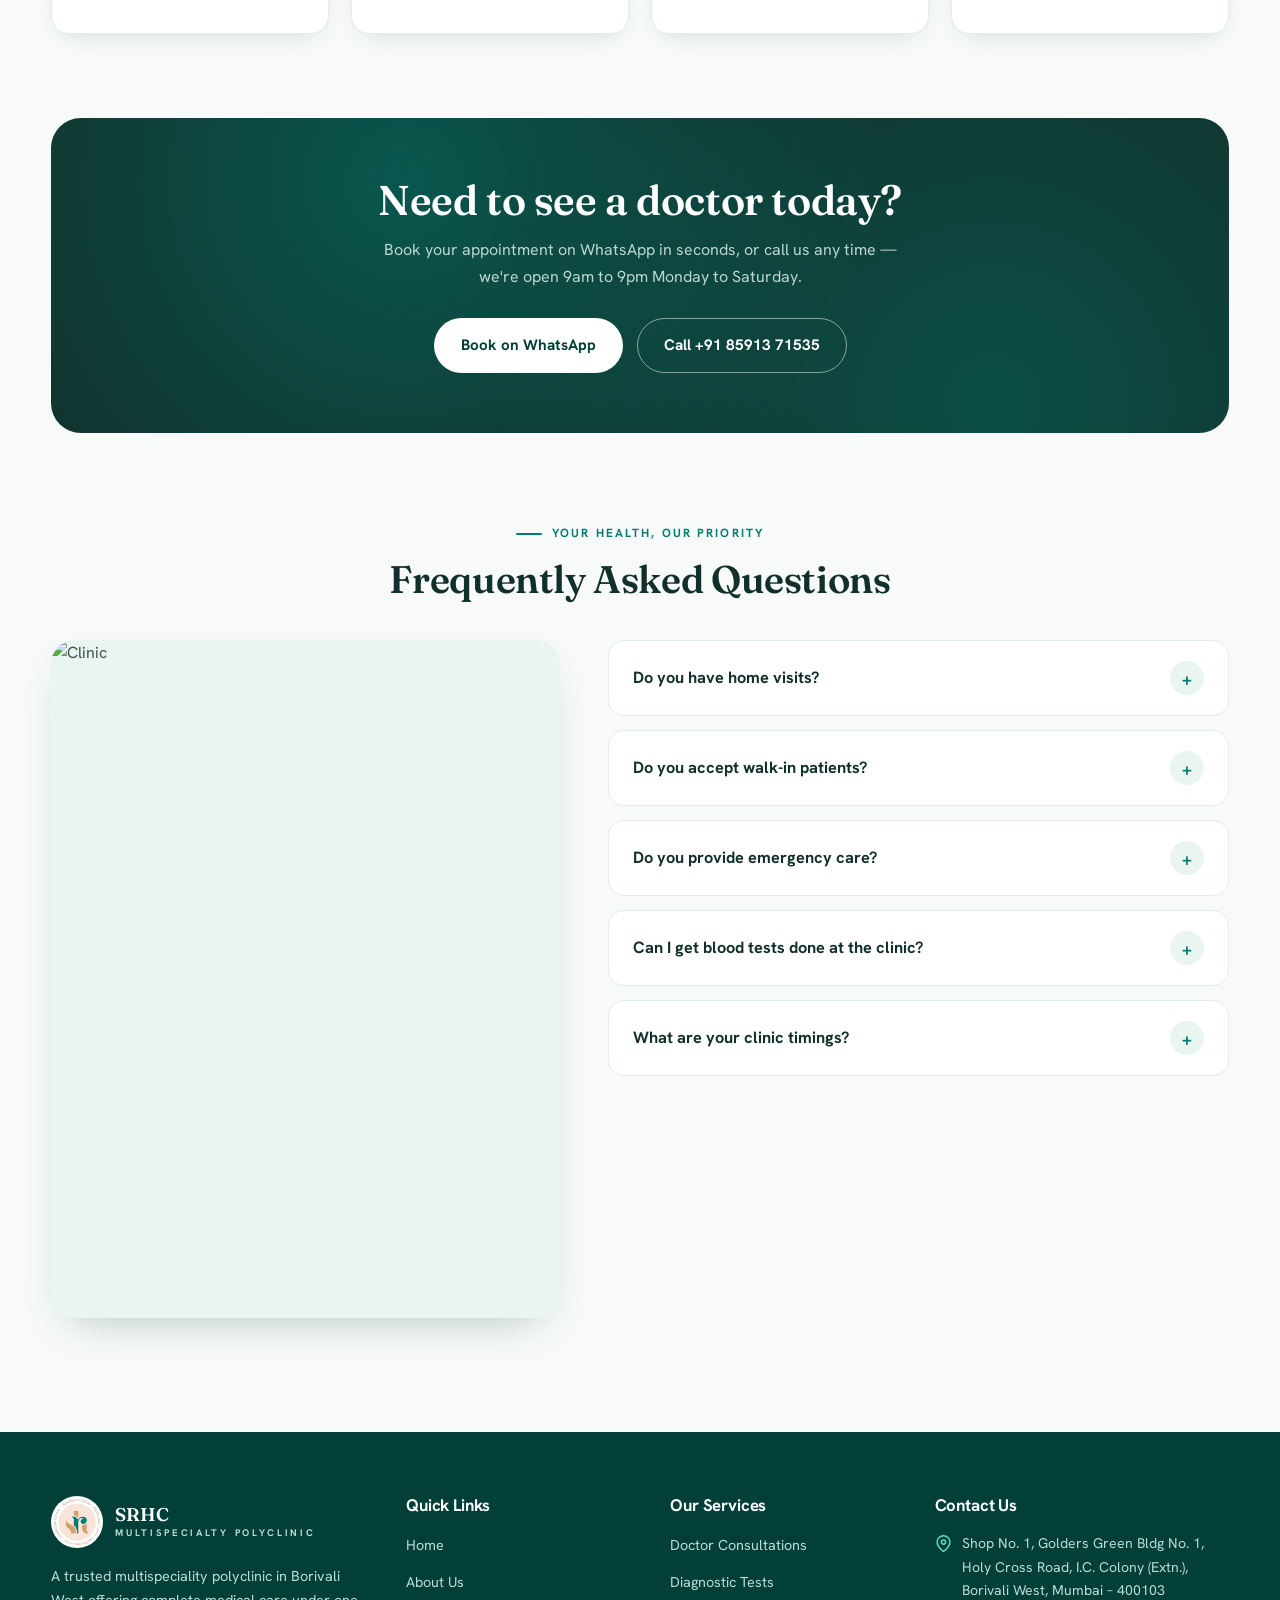
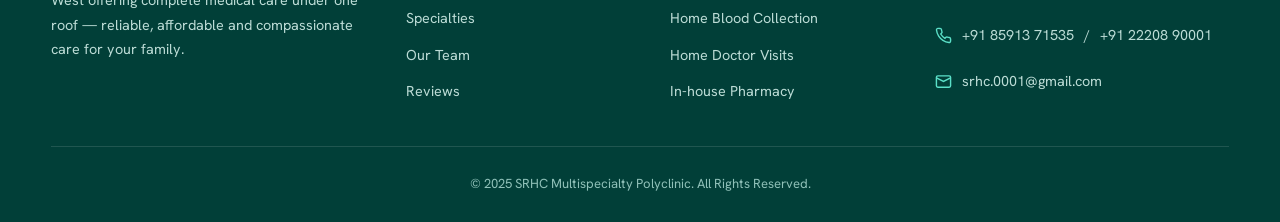
==== commit 4b23b50c: "Update index.html" ====
--- a/srhc-website/index.html
+++ b/srhc-website/index.html
@@ -76,7 +76,7 @@
               <div class="ic"><svg viewBox="0 0 24 24" fill="none" stroke="currentColor" stroke-width="2">
                   <path d="M22 12h-4l-3 9L9 3l-3 9H2" />
                 </svg></div>
-              <div><b>Advanced Diagnostics</b><span>ECG, X-ray &amp; Lupin labs</span></div>
+              <div><b>Advanced Diagnostics</b><span>ECG, X-ray &amp; lab tests</span></div>
             </div>
           </div>
         </div>
@@ -238,7 +238,7 @@
                   <path d="M22 12h-4l-3 9L9 3l-3 9H2" />
                 </svg></div>
               <h3>Advanced Diagnostics</h3>
-              <p>ECG, minor procedures &amp; complete diagnostics with Lupin Diagnostics.</p>
+              <p>ECG, minor procedures &amp; complete diagnostics support.</p>
             </div>
             <div class="feat reveal">
               <div class="ic"><svg viewBox="0 0 24 24" fill="none" stroke="currentColor" stroke-width="2">
@@ -312,7 +312,7 @@
               <div class="faq-item">
                 <div class="faq-q">Can I get blood tests done at the clinic?<span class="pm">+</span></div>
                 <div class="faq-a">
-                  <p>Absolutely. We offer comprehensive diagnostic testing in partnership with Lupin Diagnostics,
+                  <p>Absolutely. We offer comprehensive diagnostic testing in partnership with Diagnostic labs,
                     including routine tests, specialised profiles and customised health packages.</p>
                 </div>
               </div>
@@ -403,4 +403,4 @@
   <script src="assets/script.js"></script>
 </body>
 
-</html>+</html>
